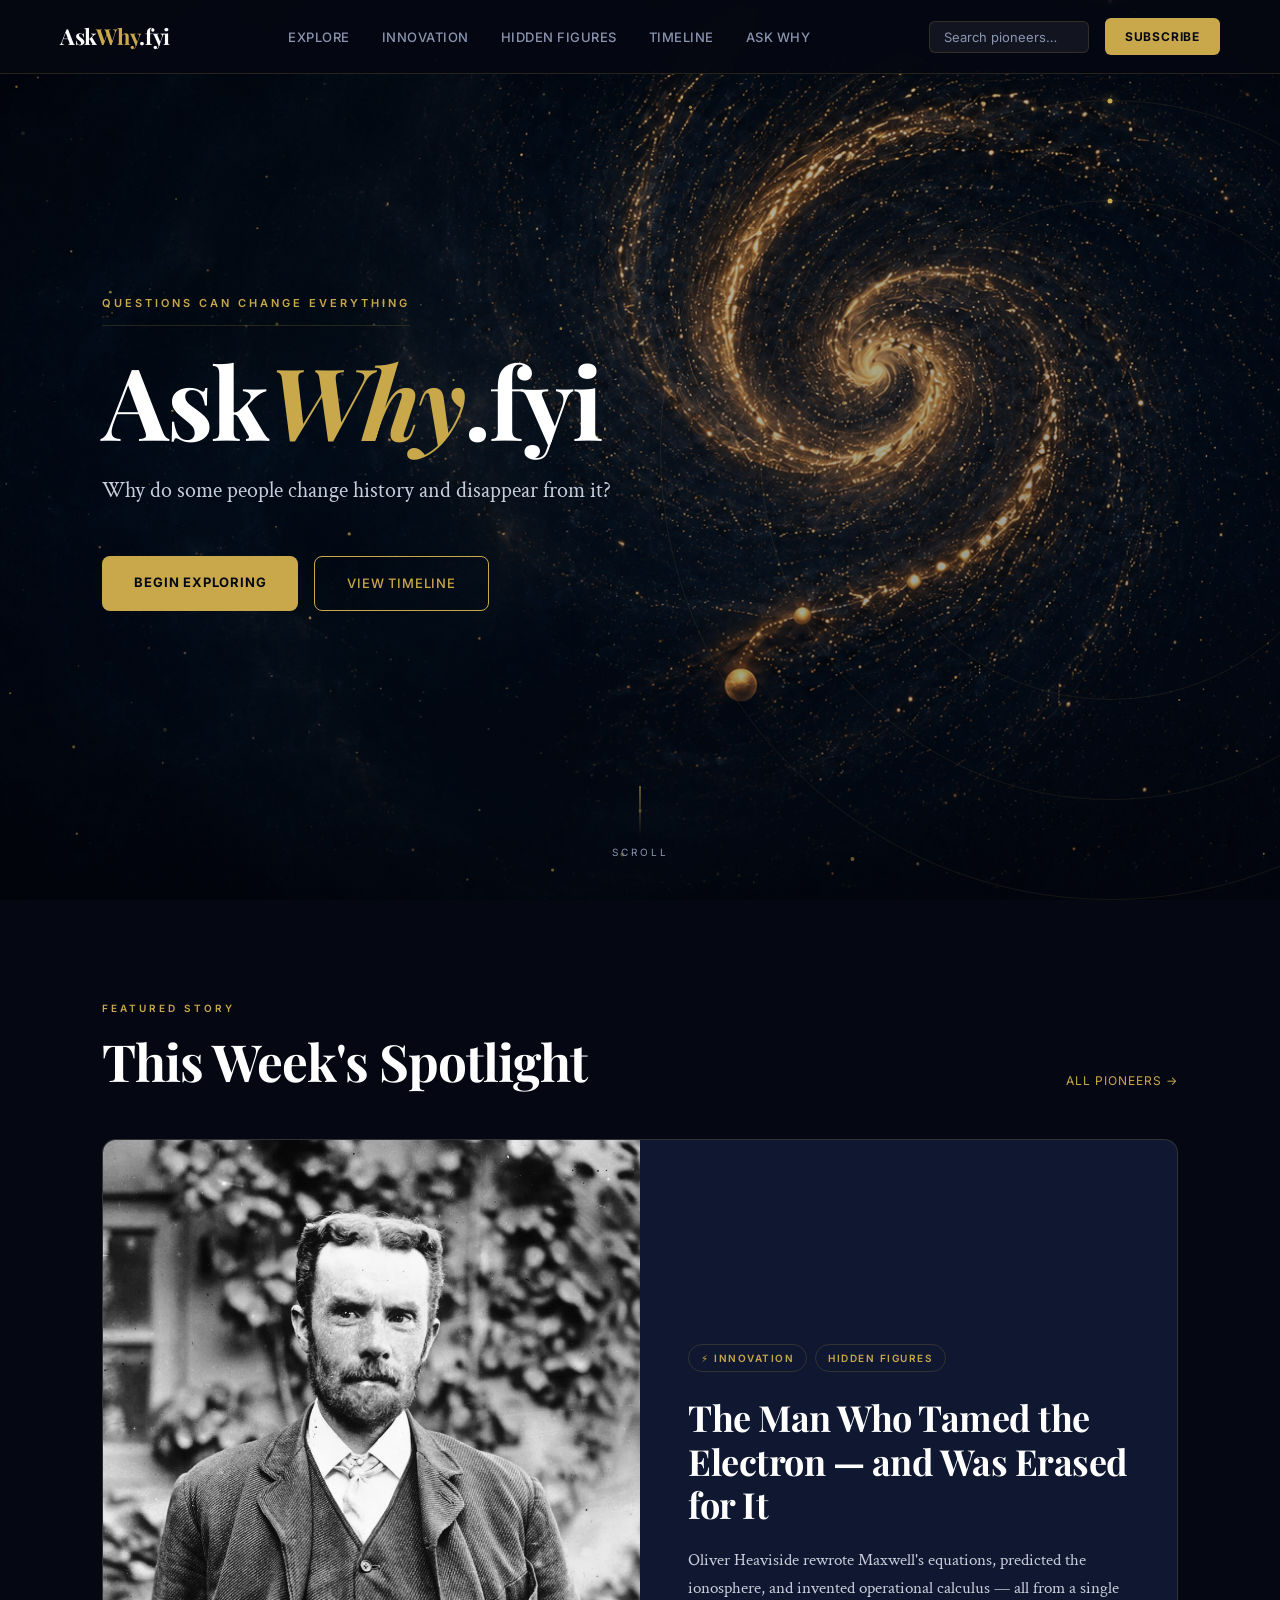
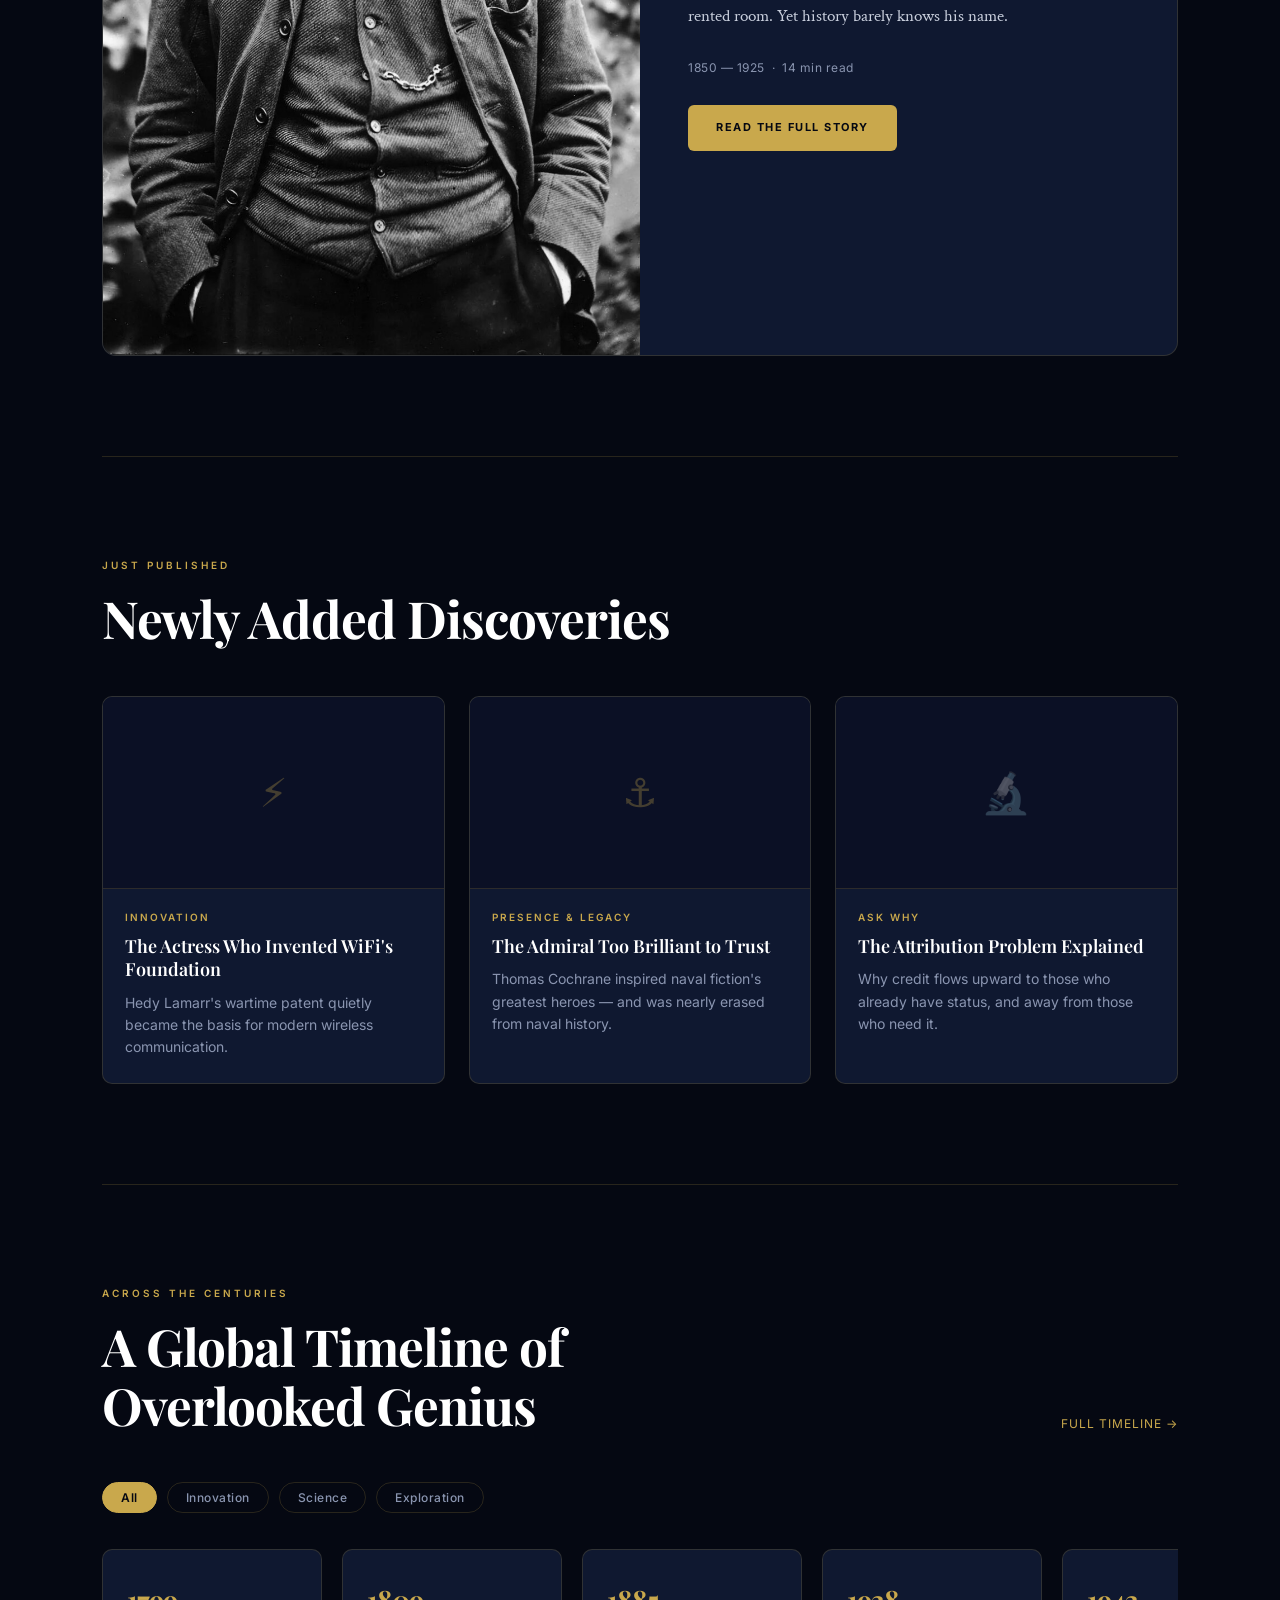
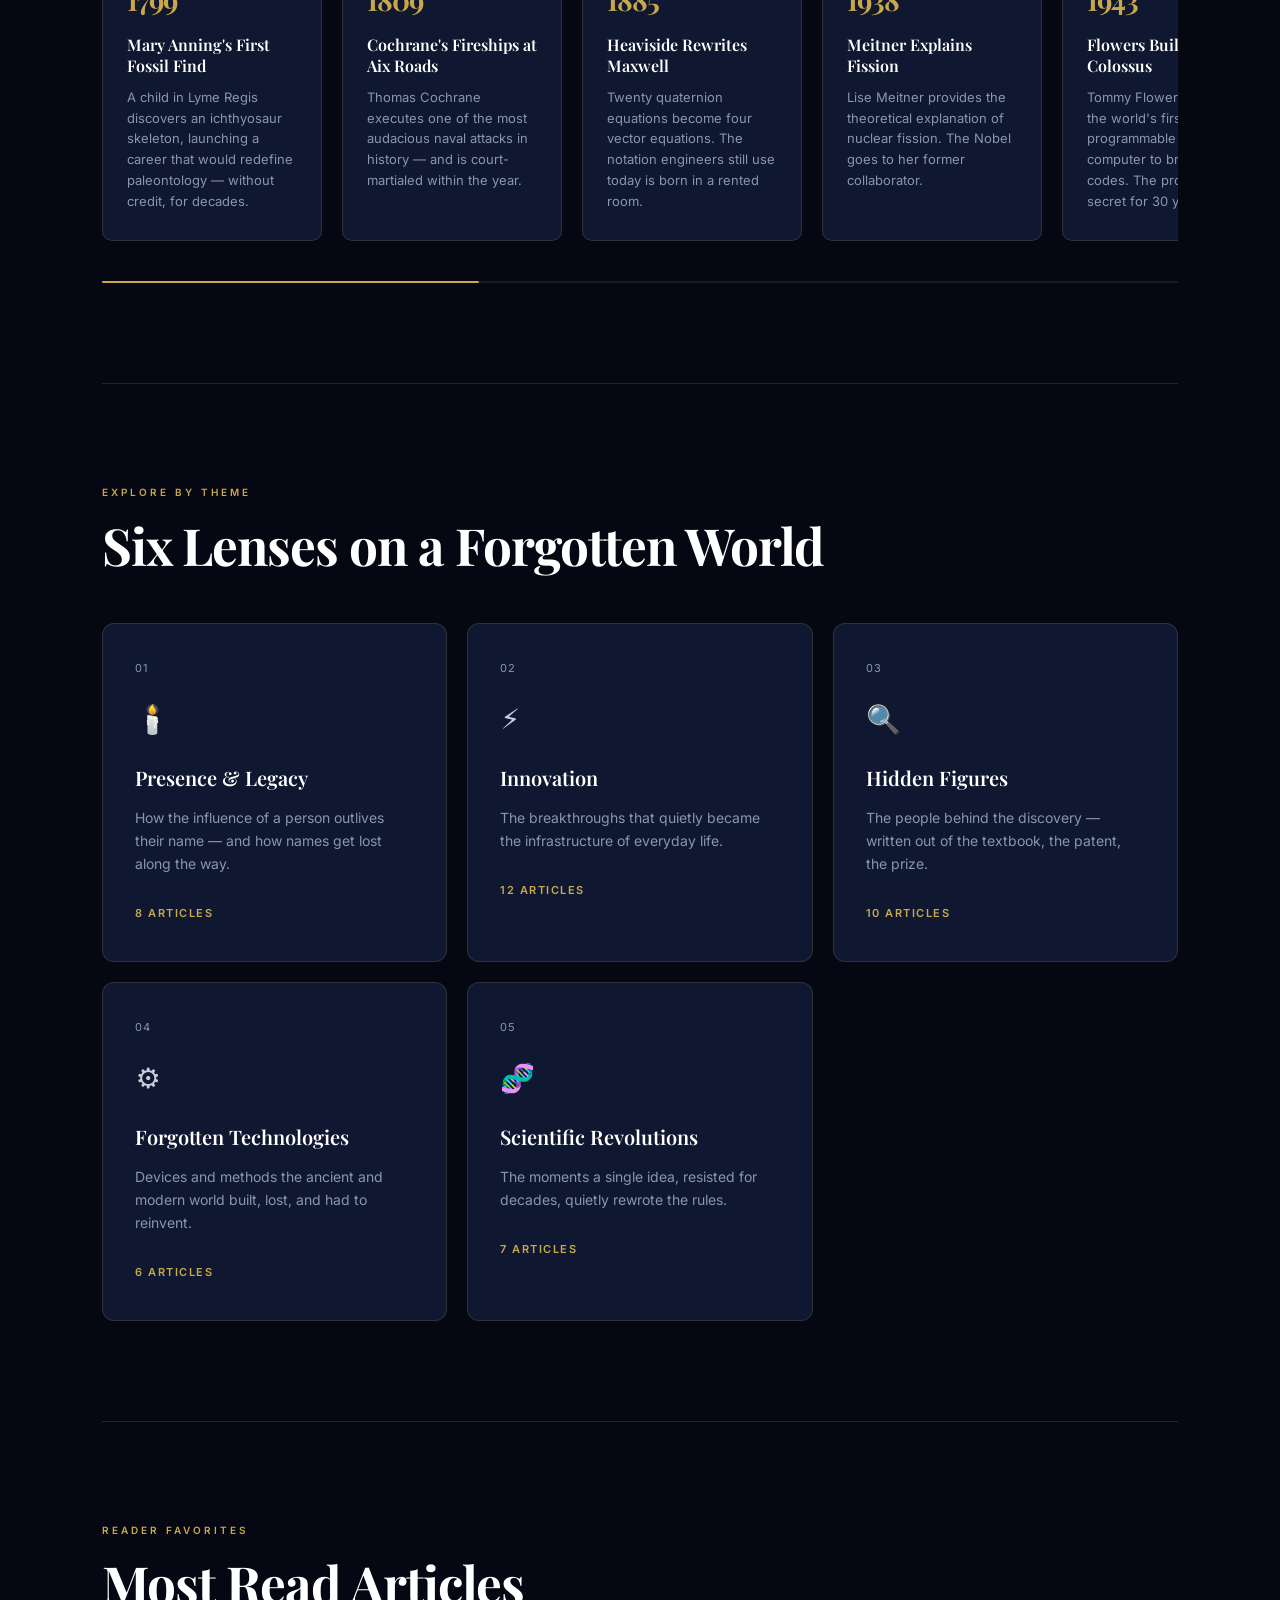
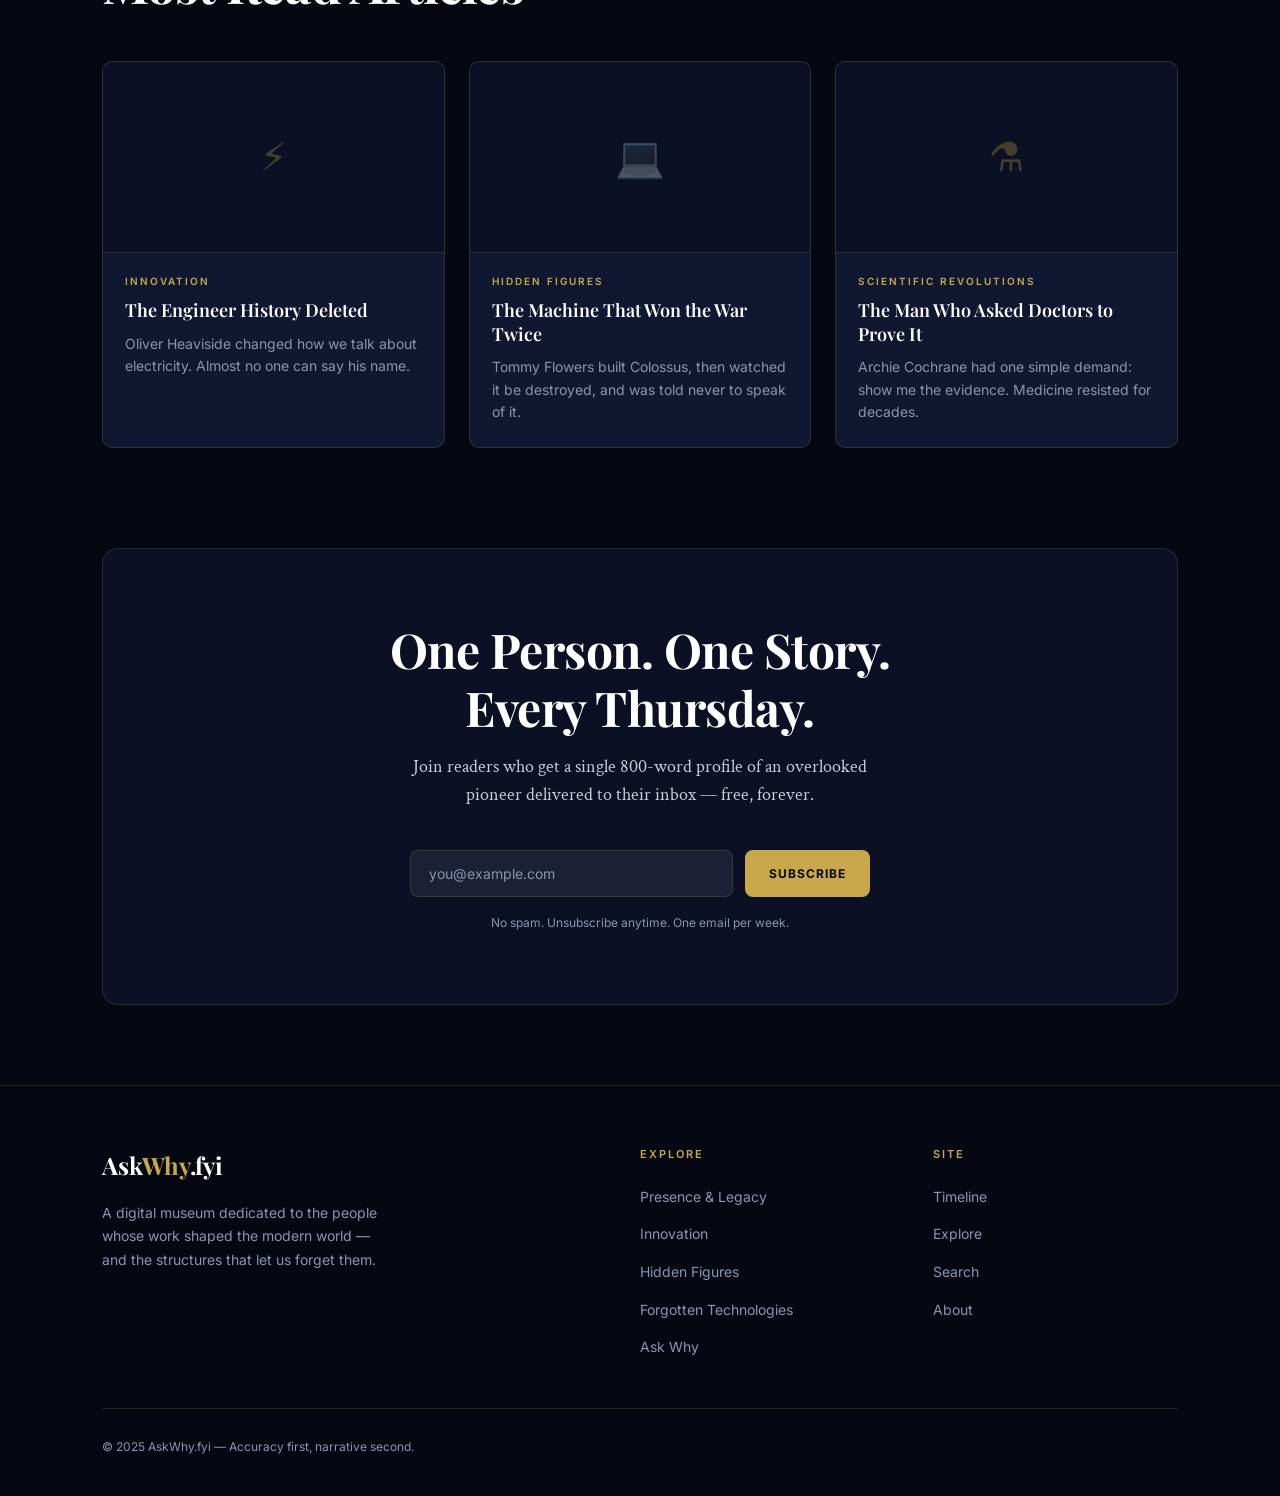
==== index.html @ a191e87a "Website update" ====
<!DOCTYPE html>
<html lang="en">
<head>
  <meta charset="UTF-8" />
  <meta name="viewport" content="width=device-width, initial-scale=1.0" />
  <title>AskWhy.fyi — A Museum of Forgotten Genius</title>
  <link rel="stylesheet" href="style.css" />
</head>
<body>

  <!-- ── Navigation ── -->
  <nav class="navbar">
    <a href="index.html" class="logo">Ask<span>Why</span>.fyi</a>
    <ul class="nav-links">
      <li><a href="hidden-figures.html">Explore</a></li>
      <li><a href="innovation.html">Innovation</a></li>
      <li><a href="hidden-figures.html">Hidden Figures</a></li>
      <li><a href="timeline.html">Timeline</a></li>
      <li><a href="ask-why.html">Ask Why</a></li>
    </ul>
    <div class="nav-right">
      <input class="nav-search" type="text" placeholder="Search pioneers…" />
      <a href="#newsletter" class="subscribe-btn">Subscribe</a>
    </div>
  </nav>

  <!-- ── Hero ── -->
  <section class="hero">
    <canvas id="heroCanvas" class="hero-canvas"></canvas>

    <div class="orbit orbit-1"><div class="orbit-dot"></div></div>
    <div class="orbit orbit-2"><div class="orbit-dot"></div></div>
    <div class="orbit orbit-3"><div class="orbit-dot"></div></div>

    <div class="hero-content">
      <span class="eyebrow">Questions Can Change Everything</span>
      <h1>Ask<em>Why</em>.fyi</h1>
      <p class="hero-sub">Why do some people change history and disappear from it?</p>
      <div class="hero-buttons">
        <a href="hidden-figures.html" class="btn-primary">Begin Exploring</a>
        <a href="timeline.html" class="btn-secondary">View Timeline</a>
      </div>
    </div>

    <div class="hero-scroll">
      <div class="scroll-line"></div>
      <span>Scroll</span>
    </div>
  </section>

  <!-- ── Featured Spotlight ── -->
  <section class="section">
    <div class="section-header">
      <div>
        <p class="section-eyebrow">Featured Story</p>
        <h2 class="section-title">This Week's Spotlight</h2>
      </div>
      <a href="hidden-figures.html" class="see-all">All Pioneers →</a>
    </div>

    <div class="spotlight">
      <div class="spotlight-img">
    <img src="images/heaviside.jpg" alt="Oliver Heaviside">
</div>
      <div class="spotlight-body">
        <div class="spotlight-tags">
          <span class="tag-pill">⚡ Innovation</span>
          <span class="tag-pill">Hidden Figures</span>
        </div>
        <h3 class="spotlight-title">The Man Who Tamed the Electron — and Was Erased for It</h3>
        <p class="spotlight-text">Oliver Heaviside rewrote Maxwell's equations, predicted the ionosphere, and invented operational calculus — all from a single rented room. Yet history barely knows his name.</p>
        <p class="spotlight-meta">1850 — 1925 &nbsp;·&nbsp; 14 min read</p>
        <a href="heaviside.html" class="btn-read">Read the Full Story</a>
      </div>
    </div>
  </section>

  <div class="divider"></div>

  <!-- ── Newly Added ── -->
  <section class="section">
    <div class="section-header">
      <div>
        <p class="section-eyebrow">Just Published</p>
        <h2 class="section-title">Newly Added Discoveries</h2>
      </div>
    </div>

    <div class="cards-grid">
      <a href="heaviside.html" class="card">
        <div class="card-thumb">⚡</div>
        <div class="card-body">
          <p class="card-tag">Innovation</p>
          <h3 class="card-title">The Actress Who Invented WiFi's Foundation</h3>
          <p class="card-excerpt">Hedy Lamarr's wartime patent quietly became the basis for modern wireless communication.</p>
        </div>
      </a>
      <a href="flowers.html" class="card">
        <div class="card-thumb">⚓</div>
        <div class="card-body">
          <p class="card-tag">Presence &amp; Legacy</p>
          <h3 class="card-title">The Admiral Too Brilliant to Trust</h3>
          <p class="card-excerpt">Thomas Cochrane inspired naval fiction's greatest heroes — and was nearly erased from naval history.</p>
        </div>
      </a>
      <a href="ask-why.html" class="card">
        <div class="card-thumb">🔬</div>
        <div class="card-body">
          <p class="card-tag">Ask Why</p>
          <h3 class="card-title">The Attribution Problem Explained</h3>
          <p class="card-excerpt">Why credit flows upward to those who already have status, and away from those who need it.</p>
        </div>
      </a>
    </div>
  </section>

  <div class="divider"></div>

  <!-- ── Timeline Strip ── -->
  <section class="section">
    <div class="section-header">
      <div>
        <p class="section-eyebrow">Across the Centuries</p>
        <h2 class="section-title">A Global Timeline of<br>Overlooked Genius</h2>
      </div>
      <a href="timeline.html" class="see-all">Full Timeline →</a>
    </div>

    <div class="filter-tabs">
      <button class="filter-tab active">All</button>
      <button class="filter-tab">Innovation</button>
      <button class="filter-tab">Science</button>
      <button class="filter-tab">Exploration</button>
    </div>

    <div class="timeline-strip">
      <div class="timeline-card">
        <div class="timeline-year">1799</div>
        <div class="timeline-card-title">Mary Anning's First Fossil Find</div>
        <p class="timeline-card-text">A child in Lyme Regis discovers an ichthyosaur skeleton, launching a career that would redefine paleontology — without credit, for decades.</p>
      </div>
      <div class="timeline-card">
        <div class="timeline-year">1809</div>
        <div class="timeline-card-title">Cochrane's Fireships at Aix Roads</div>
        <p class="timeline-card-text">Thomas Cochrane executes one of the most audacious naval attacks in history — and is court-martialed within the year.</p>
      </div>
      <div class="timeline-card">
        <div class="timeline-year">1885</div>
        <div class="timeline-card-title">Heaviside Rewrites Maxwell</div>
        <p class="timeline-card-text">Twenty quaternion equations become four vector equations. The notation engineers still use today is born in a rented room.</p>
      </div>
      <div class="timeline-card">
        <div class="timeline-year">1938</div>
        <div class="timeline-card-title">Meitner Explains Fission</div>
        <p class="timeline-card-text">Lise Meitner provides the theoretical explanation of nuclear fission. The Nobel goes to her former collaborator.</p>
      </div>
      <div class="timeline-card">
        <div class="timeline-year">1943</div>
        <div class="timeline-card-title">Flowers Builds Colossus</div>
        <p class="timeline-card-text">Tommy Flowers constructs the world's first programmable electronic computer to break Nazi codes. The project stays secret for 30 years.</p>
      </div>
      <div class="timeline-card">
        <div class="timeline-year">1972</div>
        <div class="timeline-card-title">Cochrane Founds EBM</div>
        <p class="timeline-card-text">Archie Cochrane publishes his landmark call for evidence-based medicine. The medical establishment is not pleased.</p>
      </div>
    </div>
    <div class="timeline-scroll-bar">
      <div class="timeline-scroll-progress"></div>
    </div>
  </section>

  <div class="divider"></div>

  <!-- ── Six Lenses ── -->
  <section class="section">
    <div class="section-header">
      <div>
        <p class="section-eyebrow">Explore by Theme</p>
        <h2 class="section-title">Six Lenses on a Forgotten World</h2>
      </div>
    </div>

    <div class="lenses-grid">
      <a href="hidden-figures.html" class="lens-card">
        <div class="lens-num">01</div>
        <div class="lens-icon">🕯️</div>
        <h3 class="lens-title">Presence &amp; Legacy</h3>
        <p class="lens-desc">How the influence of a person outlives their name — and how names get lost along the way.</p>
        <span class="lens-count">8 Articles</span>
      </a>
      <a href="innovation.html" class="lens-card">
        <div class="lens-num">02</div>
        <div class="lens-icon">⚡</div>
        <h3 class="lens-title">Innovation</h3>
        <p class="lens-desc">The breakthroughs that quietly became the infrastructure of everyday life.</p>
        <span class="lens-count">12 Articles</span>
      </a>
      <a href="hidden-figures.html" class="lens-card">
        <div class="lens-num">03</div>
        <div class="lens-icon">🔍</div>
        <h3 class="lens-title">Hidden Figures</h3>
        <p class="lens-desc">The people behind the discovery — written out of the textbook, the patent, the prize.</p>
        <span class="lens-count">10 Articles</span>
      </a>
      <a href="timeline.html" class="lens-card">
        <div class="lens-num">04</div>
        <div class="lens-icon">⚙️</div>
        <h3 class="lens-title">Forgotten Technologies</h3>
        <p class="lens-desc">Devices and methods the ancient and modern world built, lost, and had to reinvent.</p>
        <span class="lens-count">6 Articles</span>
      </a>
      <a href="ask-why.html" class="lens-card">
        <div class="lens-num">05</div>
        <div class="lens-icon">🧬</div>
        <h3 class="lens-title">Scientific Revolutions</h3>
        <p class="lens-desc">The moments a single idea, resisted for decades, quietly rewrote the rules.</p>
        <span class="lens-count">7 Articles</span>
      </a>
    </div>
  </section>

  <div class="divider"></div>

  <!-- ── Most Read ── -->
  <section class="section">
    <div class="section-header">
      <div>
        <p class="section-eyebrow">Reader Favorites</p>
        <h2 class="section-title">Most Read Articles</h2>
      </div>
    </div>
    <div class="cards-grid">
      <a href="heaviside.html" class="card">
        <div class="card-thumb">⚡</div>
        <div class="card-body">
          <p class="card-tag">Innovation</p>
          <h3 class="card-title">The Engineer History Deleted</h3>
          <p class="card-excerpt">Oliver Heaviside changed how we talk about electricity. Almost no one can say his name.</p>
        </div>
      </a>
      <a href="flowers.html" class="card">
        <div class="card-thumb">💻</div>
        <div class="card-body">
          <p class="card-tag">Hidden Figures</p>
          <h3 class="card-title">The Machine That Won the War Twice</h3>
          <p class="card-excerpt">Tommy Flowers built Colossus, then watched it be destroyed, and was told never to speak of it.</p>
        </div>
      </a>
      <a href="cochrane.html" class="card">
        <div class="card-thumb">⚗️</div>
        <div class="card-body">
          <p class="card-tag">Scientific Revolutions</p>
          <h3 class="card-title">The Man Who Asked Doctors to Prove It</h3>
          <p class="card-excerpt">Archie Cochrane had one simple demand: show me the evidence. Medicine resisted for decades.</p>
        </div>
      </a>
    </div>
  </section>

  <!-- ── Newsletter ── -->
  <div id="newsletter">
    <div class="newsletter">
      <h2 class="newsletter-title">One Person. One Story.<br>Every Thursday.</h2>
      <p class="newsletter-sub">Join readers who get a single 800-word profile of an overlooked pioneer delivered to their inbox — free, forever.</p>
      <form class="newsletter-form" onsubmit="return false;">
        <input class="newsletter-input" type="email" placeholder="you@example.com" />
        <button class="newsletter-btn" type="submit">Subscribe</button>
      </form>
      <p class="newsletter-fine">No spam. Unsubscribe anytime. One email per week.</p>
    </div>
  </div>

  <!-- ── Footer ── -->
  <footer>
    <div class="footer-grid">
      <div class="footer-brand">
        <a href="index.html" class="logo">Ask<span style="color:var(--gold)">Why</span>.fyi</a>
        <p class="footer-desc">A digital museum dedicated to the people whose work shaped the modern world — and the structures that let us forget them.</p>
      </div>
      <div>
        <h4 class="footer-col-title">Explore</h4>
        <ul class="footer-links">
          <li><a href="hidden-figures.html">Presence &amp; Legacy</a></li>
          <li><a href="innovation.html">Innovation</a></li>
          <li><a href="hidden-figures.html">Hidden Figures</a></li>
          <li><a href="timeline.html">Forgotten Technologies</a></li>
          <li><a href="ask-why.html">Ask Why</a></li>
        </ul>
      </div>
      <div>
        <h4 class="footer-col-title">Site</h4>
        <ul class="footer-links">
          <li><a href="timeline.html">Timeline</a></li>
          <li><a href="hidden-figures.html">Explore</a></li>
          <li><a href="#">Search</a></li>
          <li><a href="#">About</a></li>
        </ul>
      </div>
    </div>
    <div class="footer-bottom">
      © 2025 AskWhy.fyi — Accuracy first, narrative second.
    </div>
  </footer>

  <script src="script.js"></script>
</body>
</html>
---- style.css ----
/* ============================================
   AskWhy.fyi — Shared Stylesheet
   Dark navy museum aesthetic, gold accents
   ============================================ */

@import url('https://fonts.googleapis.com/css2?family=Playfair+Display:ital,wght@0,400;0,600;0,700;1,400;1,600&family=Inter:wght@300;400;500;600&family=Crimson+Text:ital,wght@0,400;0,600;1,400&display=swap');

/* ── Reset & Base ── */
*, *::before, *::after {
  margin: 0;
  padding: 0;
  box-sizing: border-box;
}

:root {
  --navy:       #050812;
  --navy-mid:   #0b1025;
  --navy-card:  #0f1830;
  --navy-hover: #141e38;
  --gold:       #c9a84c;
  --gold-dim:   #9e7d35;
  --gold-pale:  rgba(201,168,76,.15);
  --white:      #ffffff;
  --text-muted: #8a95b0;
  --text-body:  #c8cedc;
  --border:     rgba(201,168,76,.18);
  --font-display: 'Playfair Display', Georgia, serif;
  --font-body:    'Inter', system-ui, sans-serif;
  --font-serif:   'Crimson Text', Georgia, serif;
}

html { scroll-behavior: smooth; }

body {
  font-family: var(--font-body);
  background: var(--navy);
  color: var(--text-body);
  line-height: 1.6;
  -webkit-font-smoothing: antialiased;
}

a { color: inherit; text-decoration: none; }
img { display: block; max-width: 100%; }

/* ── Navbar ── */
.navbar {
  position: fixed;
  top: 0; left: 0;
  width: 100%;
  z-index: 200;
  display: flex;
  align-items: center;
  justify-content: space-between;
  padding: 18px 60px;
  background: rgba(5,8,18,.85);
  backdrop-filter: blur(16px);
  border-bottom: 1px solid var(--border);
  transition: padding .3s;
}

.navbar.scrolled { padding: 12px 60px; }

.logo {
  font-family: var(--font-display);
  font-size: 22px;
  font-weight: 700;
  color: var(--white);
  letter-spacing: -.3px;
}

.logo span { color: var(--gold); }

.nav-links {
  display: flex;
  gap: 32px;
  list-style: none;
}

.nav-links a {
  font-size: 13px;
  font-weight: 500;
  letter-spacing: .5px;
  text-transform: uppercase;
  color: var(--text-muted);
  transition: color .2s;
}

.nav-links a:hover,
.nav-links a.active { color: var(--gold); }

.nav-right {
  display: flex;
  align-items: center;
  gap: 16px;
}

.nav-search {
  background: rgba(255,255,255,.06);
  border: 1px solid var(--border);
  border-radius: 6px;
  padding: 7px 14px;
  color: var(--white);
  font-size: 13px;
  font-family: var(--font-body);
  width: 160px;
  outline: none;
  transition: border-color .2s, width .3s;
}

.nav-search::placeholder { color: var(--text-muted); }
.nav-search:focus { border-color: var(--gold); width: 200px; }

.subscribe-btn {
  background: var(--gold);
  color: var(--navy);
  font-size: 12px;
  font-weight: 700;
  letter-spacing: .8px;
  text-transform: uppercase;
  padding: 9px 20px;
  border-radius: 6px;
  white-space: nowrap;
  transition: background .2s, transform .15s;
}

.subscribe-btn:hover {
  background: #d9b85c;
  transform: translateY(-1px);
}

/* ── Hero ── */
.hero {
  min-height: 100vh;
  position: relative;
  display: flex;
  align-items: center;
  padding-left: 8%;
  overflow: hidden;
  background:
    linear-gradient(135deg, rgba(5,8,18,.20) 0%, rgba(5,8,18,.45) 100%),
    url('images/Background.png') center/cover no-repeat;
}

.hero-canvas {
  position: absolute;
  inset: 0;
  pointer-events: none;
}

/* Orbit decorations */
.orbit {
  position: absolute;
  border-radius: 50%;
  border: 1px solid rgba(201,168,76,.10);
  animation: spin linear infinite;
}

.orbit-1 { width: 500px; height: 500px; right: -80px; top: 50%; transform: translateY(-50%); animation-duration: 60s; }
.orbit-2 { width: 700px; height: 700px; right: -180px; top: 50%; transform: translateY(-50%); animation-duration: 90s; }
.orbit-3 { width: 900px; height: 900px; right: -280px; top: 50%; transform: translateY(-50%); animation-duration: 120s; }

@keyframes spin {
  from { transform: translateY(-50%) rotate(0deg); }
  to   { transform: translateY(-50%) rotate(360deg); }
}

.orbit-dot {
  position: absolute;
  width: 5px; height: 5px;
  background: var(--gold);
  border-radius: 50%;
  top: 0; left: 50%;
  transform: translate(-50%, -50%);
  box-shadow: 0 0 10px var(--gold);
}

.hero-content {
  position: relative;
  max-width: 680px;
  z-index: 2;
}

.eyebrow {
  display: inline-block;
  font-size: 11px;
  font-weight: 600;
  letter-spacing: 3px;
  text-transform: uppercase;
  color: var(--gold);
  margin-bottom: 24px;
  padding-bottom: 12px;
  border-bottom: 1px solid var(--border);
}

.hero h1 {
  font-family: var(--font-display);
  font-size: clamp(60px, 8vw, 100px);
  font-weight: 700;
  line-height: 1.0;
  color: var(--white);
  margin-bottom: 24px;
  letter-spacing: -2px;
}

.hero h1 em {
  font-style: italic;
  color: var(--gold);
}

.hero-sub {
  font-family: var(--font-serif);
  font-size: 22px;
  color: var(--text-body);
  line-height: 1.55;
  max-width: 520px;
  margin-bottom: 48px;
}

.hero-buttons {
  display: flex;
  gap: 16px;
  flex-wrap: wrap;
}

.btn-primary {
  background: var(--gold);
  color: var(--navy);
  font-size: 13px;
  font-weight: 700;
  letter-spacing: .8px;
  text-transform: uppercase;
  padding: 16px 32px;
  border-radius: 8px;
  transition: background .2s, transform .15s;
}

.btn-primary:hover { background: #d9b85c; transform: translateY(-2px); }

.btn-secondary {
  border: 1px solid var(--gold);
  color: var(--gold);
  font-size: 13px;
  font-weight: 500;
  letter-spacing: .8px;
  text-transform: uppercase;
  padding: 16px 32px;
  border-radius: 8px;
  transition: background .2s, transform .15s;
}

.btn-secondary:hover {
  background: var(--gold-pale);
  transform: translateY(-2px);
}

.hero-scroll {
  position: absolute;
  bottom: 40px;
  left: 50%;
  transform: translateX(-50%);
  display: flex;
  flex-direction: column;
  align-items: center;
  gap: 8px;
  font-size: 10px;
  letter-spacing: 3px;
  text-transform: uppercase;
  color: var(--text-muted);
}

.scroll-line {
  width: 1px;
  height: 50px;
  background: linear-gradient(to bottom, var(--gold), transparent);
  animation: scrollDrop 2s ease-in-out infinite;
}

@keyframes scrollDrop {
  0%, 100% { opacity: .4; transform: scaleY(1); }
  50% { opacity: 1; transform: scaleY(1.2); }
}

/* ── Section Shared ── */
.section {
  padding: 100px 8%;
}

.section-eyebrow {
  font-size: 10px;
  font-weight: 600;
  letter-spacing: 3px;
  text-transform: uppercase;
  color: var(--gold);
  margin-bottom: 16px;
}

.section-title {
  font-family: var(--font-display);
  font-size: clamp(32px, 4vw, 52px);
  font-weight: 700;
  color: var(--white);
  line-height: 1.15;
  letter-spacing: -1px;
}

.section-header {
  display: flex;
  align-items: flex-end;
  justify-content: space-between;
  margin-bottom: 48px;
  gap: 20px;
}

.see-all {
  font-size: 12px;
  letter-spacing: 1px;
  text-transform: uppercase;
  color: var(--gold);
  white-space: nowrap;
  border-bottom: 1px solid transparent;
  transition: border-color .2s;
}

.see-all:hover { border-color: var(--gold); }

/* ── Article Cards ── */
.cards-grid {
  display: grid;
  grid-template-columns: repeat(auto-fill, minmax(280px, 1fr));
  gap: 24px;
}

.card {
  background: var(--navy-card);
  border: 1px solid var(--border);
  border-radius: 10px;
  overflow: hidden;
  transition: transform .25s, border-color .25s, box-shadow .25s;
  cursor: pointer;
}

.card:hover {
  transform: translateY(-4px);
  border-color: rgba(201,168,76,.4);
  box-shadow: 0 20px 50px rgba(0,0,0,.5);
}

.card-thumb {
  aspect-ratio: 16/9;
  background: var(--navy-mid);
  display: flex;
  align-items: center;
  justify-content: center;
  font-size: 40px;
  color: rgba(201,168,76,.3);
  border-bottom: 1px solid var(--border);
}

.card-body { padding: 20px 22px 24px; }

.card-tag {
  font-size: 10px;
  font-weight: 600;
  letter-spacing: 2px;
  text-transform: uppercase;
  color: var(--gold);
  margin-bottom: 10px;
}

.card-title {
  font-family: var(--font-display);
  font-size: 18px;
  font-weight: 600;
  color: var(--white);
  line-height: 1.3;
  margin-bottom: 10px;
}

.card-excerpt {
  font-size: 14px;
  color: var(--text-muted);
  line-height: 1.6;
}

/* ── Featured Spotlight ── */
.spotlight {
  background: var(--navy-card);
  border: 1px solid var(--border);
  border-radius: 14px;
  overflow: hidden;
  display: grid;
  grid-template-columns: 1fr 1fr;
}

.spotlight-img {
  background: var(--navy-mid);
  display: flex;
  align-items: center;
  justify-content: center;
  font-size: 80px;
  color: rgba(201,168,76,.25);
  min-height: 380px;
}

.spotlight-body {
  padding: 48px;
  display: flex;
  flex-direction: column;
  justify-content: center;
}

.spotlight-tags {
  display: flex;
  gap: 8px;
  margin-bottom: 24px;
}

.tag-pill {
  font-size: 10px;
  font-weight: 600;
  letter-spacing: 1.5px;
  text-transform: uppercase;
  color: var(--gold);
  border: 1px solid var(--border);
  border-radius: 20px;
  padding: 5px 12px;
}

.spotlight-title {
  font-family: var(--font-display);
  font-size: clamp(24px, 3vw, 36px);
  font-weight: 700;
  color: var(--white);
  line-height: 1.2;
  margin-bottom: 20px;
  letter-spacing: -.5px;
}

.spotlight-text {
  font-family: var(--font-serif);
  font-size: 17px;
  color: var(--text-body);
  line-height: 1.65;
  margin-bottom: 28px;
}

.spotlight-meta {
  font-size: 12px;
  color: var(--text-muted);
  margin-bottom: 28px;
  letter-spacing: .5px;
}

.btn-read {
  display: inline-block;
  background: var(--gold);
  color: var(--navy);
  font-size: 11px;
  font-weight: 700;
  letter-spacing: 1.5px;
  text-transform: uppercase;
  padding: 14px 28px;
  border-radius: 6px;
  align-self: flex-start;
  transition: background .2s;
}

.btn-read:hover { background: #d9b85c; }

/* ── Timeline Strip ── */
.timeline-strip {
  display: flex;
  gap: 20px;
  overflow-x: auto;
  padding-bottom: 16px;
  scrollbar-width: thin;
  scrollbar-color: var(--gold-dim) transparent;
}

.timeline-strip::-webkit-scrollbar { height: 4px; }
.timeline-strip::-webkit-scrollbar-track { background: transparent; }
.timeline-strip::-webkit-scrollbar-thumb { background: var(--gold-dim); border-radius: 2px; }

.timeline-card {
  flex: 0 0 220px;
  background: var(--navy-card);
  border: 1px solid var(--border);
  border-radius: 10px;
  padding: 28px 24px;
  transition: transform .2s, border-color .2s;
  cursor: pointer;
}

.timeline-card:hover {
  transform: translateY(-3px);
  border-color: rgba(201,168,76,.4);
}

.timeline-year {
  font-family: var(--font-display);
  font-size: 28px;
  font-weight: 700;
  color: var(--gold);
  margin-bottom: 12px;
  letter-spacing: -1px;
}

.timeline-card-title {
  font-family: var(--font-display);
  font-size: 16px;
  font-weight: 600;
  color: var(--white);
  line-height: 1.3;
  margin-bottom: 10px;
}

.timeline-card-text {
  font-size: 13px;
  color: var(--text-muted);
  line-height: 1.6;
}

.timeline-scroll-bar {
  height: 2px;
  background: rgba(255,255,255,.07);
  border-radius: 2px;
  margin-top: 24px;
}

.timeline-scroll-progress {
  height: 100%;
  width: 35%;
  background: var(--gold);
  border-radius: 2px;
}

/* ── Filter Tabs ── */
.filter-tabs {
  display: flex;
  gap: 10px;
  margin-bottom: 36px;
  flex-wrap: wrap;
}

.filter-tab {
  font-size: 12px;
  font-weight: 500;
  letter-spacing: .5px;
  padding: 7px 18px;
  border-radius: 20px;
  border: 1px solid var(--border);
  background: transparent;
  color: var(--text-muted);
  cursor: pointer;
  transition: all .2s;
  font-family: var(--font-body);
}

.filter-tab:hover,
.filter-tab.active {
  background: var(--gold);
  color: var(--navy);
  border-color: var(--gold);
  font-weight: 600;
}

/* ── Lenses Grid ── */
.lenses-grid {
  display: grid;
  grid-template-columns: repeat(3, 1fr);
  gap: 20px;
}

.lens-card {
  background: var(--navy-card);
  border: 1px solid var(--border);
  border-radius: 12px;
  padding: 36px 32px;
  transition: transform .25s, border-color .25s, box-shadow .25s;
  cursor: pointer;
}

.lens-card:hover {
  transform: translateY(-4px);
  border-color: rgba(201,168,76,.35);
  box-shadow: 0 16px 40px rgba(0,0,0,.4);
}

.lens-num {
  font-size: 11px;
  color: var(--text-muted);
  margin-bottom: 20px;
  letter-spacing: 1px;
}

.lens-icon { font-size: 28px; margin-bottom: 20px; }

.lens-title {
  font-family: var(--font-display);
  font-size: 20px;
  font-weight: 600;
  color: var(--white);
  margin-bottom: 12px;
}

.lens-desc {
  font-size: 14px;
  color: var(--text-muted);
  line-height: 1.65;
  margin-bottom: 24px;
}

.lens-count {
  font-size: 11px;
  font-weight: 600;
  letter-spacing: 1.5px;
  text-transform: uppercase;
  color: var(--gold);
}

/* ── Newsletter ── */
.newsletter {
  background: var(--navy-mid);
  border: 1px solid var(--border);
  border-radius: 16px;
  padding: 72px 8%;
  text-align: center;
  margin: 0 8% 80px;
}

.newsletter-title {
  font-family: var(--font-display);
  font-size: clamp(28px, 4vw, 48px);
  font-weight: 700;
  color: var(--white);
  line-height: 1.2;
  margin-bottom: 16px;
  letter-spacing: -.5px;
}

.newsletter-sub {
  font-family: var(--font-serif);
  font-size: 18px;
  color: var(--text-body);
  margin-bottom: 40px;
  max-width: 500px;
  margin-left: auto;
  margin-right: auto;
}

.newsletter-form {
  display: flex;
  gap: 12px;
  max-width: 460px;
  margin: 0 auto 16px;
}

.newsletter-input {
  flex: 1;
  background: rgba(255,255,255,.07);
  border: 1px solid var(--border);
  border-radius: 8px;
  padding: 14px 18px;
  color: var(--white);
  font-size: 14px;
  font-family: var(--font-body);
  outline: none;
  transition: border-color .2s;
}

.newsletter-input::placeholder { color: var(--text-muted); }
.newsletter-input:focus { border-color: var(--gold); }

.newsletter-btn {
  background: var(--gold);
  color: var(--navy);
  border: none;
  cursor: pointer;
  font-size: 12px;
  font-weight: 700;
  letter-spacing: 1px;
  text-transform: uppercase;
  padding: 14px 24px;
  border-radius: 8px;
  white-space: nowrap;
  font-family: var(--font-body);
  transition: background .2s;
}

.newsletter-btn:hover { background: #d9b85c; }
.newsletter-fine { font-size: 12px; color: var(--text-muted); }

/* ── Footer ── */
footer {
  border-top: 1px solid var(--border);
  padding: 60px 8% 40px;
}

.footer-grid {
  display: grid;
  grid-template-columns: 2fr 1fr 1fr;
  gap: 48px;
  margin-bottom: 48px;
}

.footer-brand .logo { font-size: 24px; margin-bottom: 16px; display: block; }

.footer-desc {
  font-size: 14px;
  color: var(--text-muted);
  line-height: 1.7;
  max-width: 280px;
}

.footer-col-title {
  font-size: 11px;
  font-weight: 600;
  letter-spacing: 2px;
  text-transform: uppercase;
  color: var(--gold);
  margin-bottom: 20px;
}

.footer-links { list-style: none; display: flex; flex-direction: column; gap: 12px; }

.footer-links a {
  font-size: 14px;
  color: var(--text-muted);
  transition: color .2s;
}

.footer-links a:hover { color: var(--white); }

.footer-bottom {
  border-top: 1px solid var(--border);
  padding-top: 28px;
  font-size: 12px;
  color: var(--text-muted);
}

/* ── Page Hero (inner pages) ── */
.page-hero {
  padding: 160px 8% 80px;
  border-bottom: 1px solid var(--border);
}

.page-hero .eyebrow { margin-bottom: 20px; }

.page-hero h1 {
  font-family: var(--font-display);
  font-size: clamp(40px, 6vw, 72px);
  font-weight: 700;
  color: var(--white);
  line-height: 1.1;
  letter-spacing: -2px;
  margin-bottom: 24px;
}

.page-hero p {
  font-family: var(--font-serif);
  font-size: 20px;
  color: var(--text-body);
  max-width: 560px;
  line-height: 1.6;
}

/* ── Biography Page ── */
.bio-header {
  display: grid;
  grid-template-columns: 1fr 1.5fr;
  gap: 64px;
  padding: 140px 8% 80px;
  border-bottom: 1px solid var(--border);
}

.bio-portrait {
  background: var(--navy-mid);
  border: 1px solid var(--border);
  border-radius: 12px;
  aspect-ratio: 3/4;
  display: flex;
  align-items: center;
  justify-content: center;
  font-size: 80px;
  color: rgba(201,168,76,.25);
}

.bio-meta { padding-top: 20px; }

.bio-dates {
  font-size: 13px;
  color: var(--text-muted);
  letter-spacing: 1px;
  margin-bottom: 8px;
}

.bio-name {
  font-family: var(--font-display);
  font-size: clamp(36px, 5vw, 64px);
  font-weight: 700;
  color: var(--white);
  line-height: 1.1;
  letter-spacing: -2px;
  margin-bottom: 8px;
}

.bio-tagline {
  font-family: var(--font-display);
  font-size: 20px;
  font-style: italic;
  color: var(--gold);
  margin-bottom: 28px;
}

.bio-intro {
  font-family: var(--font-serif);
  font-size: 18px;
  color: var(--text-body);
  line-height: 1.7;
  margin-bottom: 36px;
}

.bio-tags { display: flex; flex-wrap: wrap; gap: 8px; }

.bio-body {
  padding: 80px 8%;
  max-width: 800px;
}

.bio-body h2 {
  font-family: var(--font-display);
  font-size: 28px;
  font-weight: 600;
  color: var(--white);
  margin-bottom: 20px;
  margin-top: 48px;
  letter-spacing: -.5px;
}

.bio-body h2:first-child { margin-top: 0; }

.bio-body p {
  font-family: var(--font-serif);
  font-size: 18px;
  color: var(--text-body);
  line-height: 1.75;
  margin-bottom: 20px;
}

.bio-pullquote {
  border-left: 3px solid var(--gold);
  padding: 20px 32px;
  margin: 48px 0;
  background: var(--navy-card);
  border-radius: 0 8px 8px 0;
}

.bio-pullquote p {
  font-family: var(--font-display);
  font-size: 22px;
  font-style: italic;
  color: var(--white);
  line-height: 1.4;
  margin: 0;
}

.bio-nav {
  display: flex;
  justify-content: space-between;
  align-items: center;
  padding: 40px 8%;
  border-top: 1px solid var(--border);
  margin-top: 40px;
  gap: 16px;
}

.bio-nav a {
  font-size: 13px;
  font-weight: 500;
  letter-spacing: .5px;
  text-transform: uppercase;
  color: var(--gold);
  border-bottom: 1px solid transparent;
  padding-bottom: 2px;
  transition: border-color .2s;
}

.bio-nav a:hover { border-color: var(--gold); }

.bio-nav-center {
  font-size: 12px;
  color: var(--text-muted);
  letter-spacing: 1px;
  text-transform: uppercase;
}

/* ── Hidden Figures Grid ── */
.figures-grid {
  display: grid;
  grid-template-columns: repeat(auto-fill, minmax(300px, 1fr));
  gap: 24px;
}

.figure-card {
  background: var(--navy-card);
  border: 1px solid var(--border);
  border-radius: 12px;
  overflow: hidden;
  transition: transform .25s, border-color .25s, box-shadow .25s;
  cursor: pointer;
}

.figure-card:hover {
  transform: translateY(-5px);
  border-color: rgba(201,168,76,.35);
  box-shadow: 0 20px 50px rgba(0,0,0,.5);
}

.figure-img {
  aspect-ratio: 4/3;
  background: var(--navy-mid);
  display: flex;
  align-items: center;
  justify-content: center;
  font-size: 52px;
  color: rgba(201,168,76,.2);
  border-bottom: 1px solid var(--border);
}

.figure-body { padding: 24px; }

.figure-dates { font-size: 12px; color: var(--text-muted); letter-spacing: .5px; margin-bottom: 8px; }

.figure-name {
  font-family: var(--font-display);
  font-size: 22px;
  font-weight: 700;
  color: var(--white);
  margin-bottom: 6px;
}

.figure-title {
  font-size: 13px;
  color: var(--gold);
  margin-bottom: 12px;
  font-style: italic;
}

.figure-excerpt {
  font-size: 14px;
  color: var(--text-muted);
  line-height: 1.6;
}

/* ── Timeline Page ── */
.timeline-page { padding: 40px 8% 100px; }

.timeline-item {
  display: grid;
  grid-template-columns: 140px 1fr;
  gap: 48px;
  position: relative;
  padding-bottom: 60px;
}

.timeline-item::before {
  content: '';
  position: absolute;
  left: 140px;
  top: 0; bottom: 0;
  width: 1px;
  background: var(--border);
  transform: translateX(24px);
}

.timeline-item:last-child::before { bottom: 60px; }

.timeline-date {
  font-family: var(--font-display);
  font-size: 32px;
  font-weight: 700;
  color: var(--gold);
  text-align: right;
  padding-top: 4px;
  letter-spacing: -1px;
}

.timeline-dot {
  position: absolute;
  left: 140px;
  top: 8px;
  width: 10px; height: 10px;
  background: var(--gold);
  border-radius: 50%;
  transform: translateX(20px);
  box-shadow: 0 0 12px rgba(201,168,76,.5);
}

.timeline-content {
  padding-left: 48px;
}

.timeline-content h3 {
  font-family: var(--font-display);
  font-size: 22px;
  font-weight: 600;
  color: var(--white);
  margin-bottom: 12px;
}

.timeline-content p {
  font-size: 15px;
  color: var(--text-muted);
  line-height: 1.7;
}

/* ── Ask Why page ── */
.questions-list { display: flex; flex-direction: column; gap: 24px; }

.question-item {
  background: var(--navy-card);
  border: 1px solid var(--border);
  border-radius: 10px;
  padding: 32px 36px;
  transition: border-color .2s, transform .2s;
  cursor: pointer;
}

.question-item:hover {
  border-color: rgba(201,168,76,.35);
  transform: translateX(4px);
}

.question-tag {
  font-size: 10px;
  font-weight: 600;
  letter-spacing: 2px;
  text-transform: uppercase;
  color: var(--gold);
  margin-bottom: 12px;
}

.question-text {
  font-family: var(--font-display);
  font-size: 22px;
  font-weight: 600;
  color: var(--white);
  margin-bottom: 12px;
  line-height: 1.3;
}

.question-excerpt {
  font-size: 15px;
  color: var(--text-muted);
  line-height: 1.65;
}

/* ── Divider ── */
.divider {
  height: 1px;
  background: var(--border);
  margin: 0 8%;
}

/* ── Utility ── */
.text-gold { color: var(--gold); }
.text-muted { color: var(--text-muted); }

/* ── Responsive ── */
@media (max-width: 1024px) {
  .lenses-grid { grid-template-columns: repeat(2, 1fr); }
  .spotlight { grid-template-columns: 1fr; }
  .spotlight-img { min-height: 240px; }
  .bio-header { grid-template-columns: 1fr; }
  .bio-portrait { aspect-ratio: 16/9; }
  .footer-grid { grid-template-columns: 1fr 1fr; }
}

@media (max-width: 768px) {
  .navbar { padding: 14px 24px; }
  .nav-links { display: none; }
  .nav-search { display: none; }
  .hero { padding-left: 6%; padding-right: 6%; }
  .section { padding: 72px 6%; }
  .page-hero { padding: 120px 6% 60px; }
  .bio-header { padding: 120px 6% 60px; }
  .bio-body { padding: 60px 6%; }
  .bio-nav { padding: 32px 6%; }
  .newsletter { margin: 0 4% 60px; padding: 48px 6%; }
  .newsletter-form { flex-direction: column; }
  .footer-grid { grid-template-columns: 1fr; gap: 32px; }
  footer { padding: 48px 6% 32px; }
  .lenses-grid { grid-template-columns: 1fr; }
  .timeline-item { grid-template-columns: 80px 1fr; gap: 24px; }
  .timeline-item::before { left: 80px; }
  .timeline-dot { left: 80px; }
  .timeline-content { padding-left: 32px; }
}

@media (prefers-reduced-motion: reduce) {
  *, *::before, *::after { animation-duration: .01ms !important; transition-duration: .01ms !important; }
}
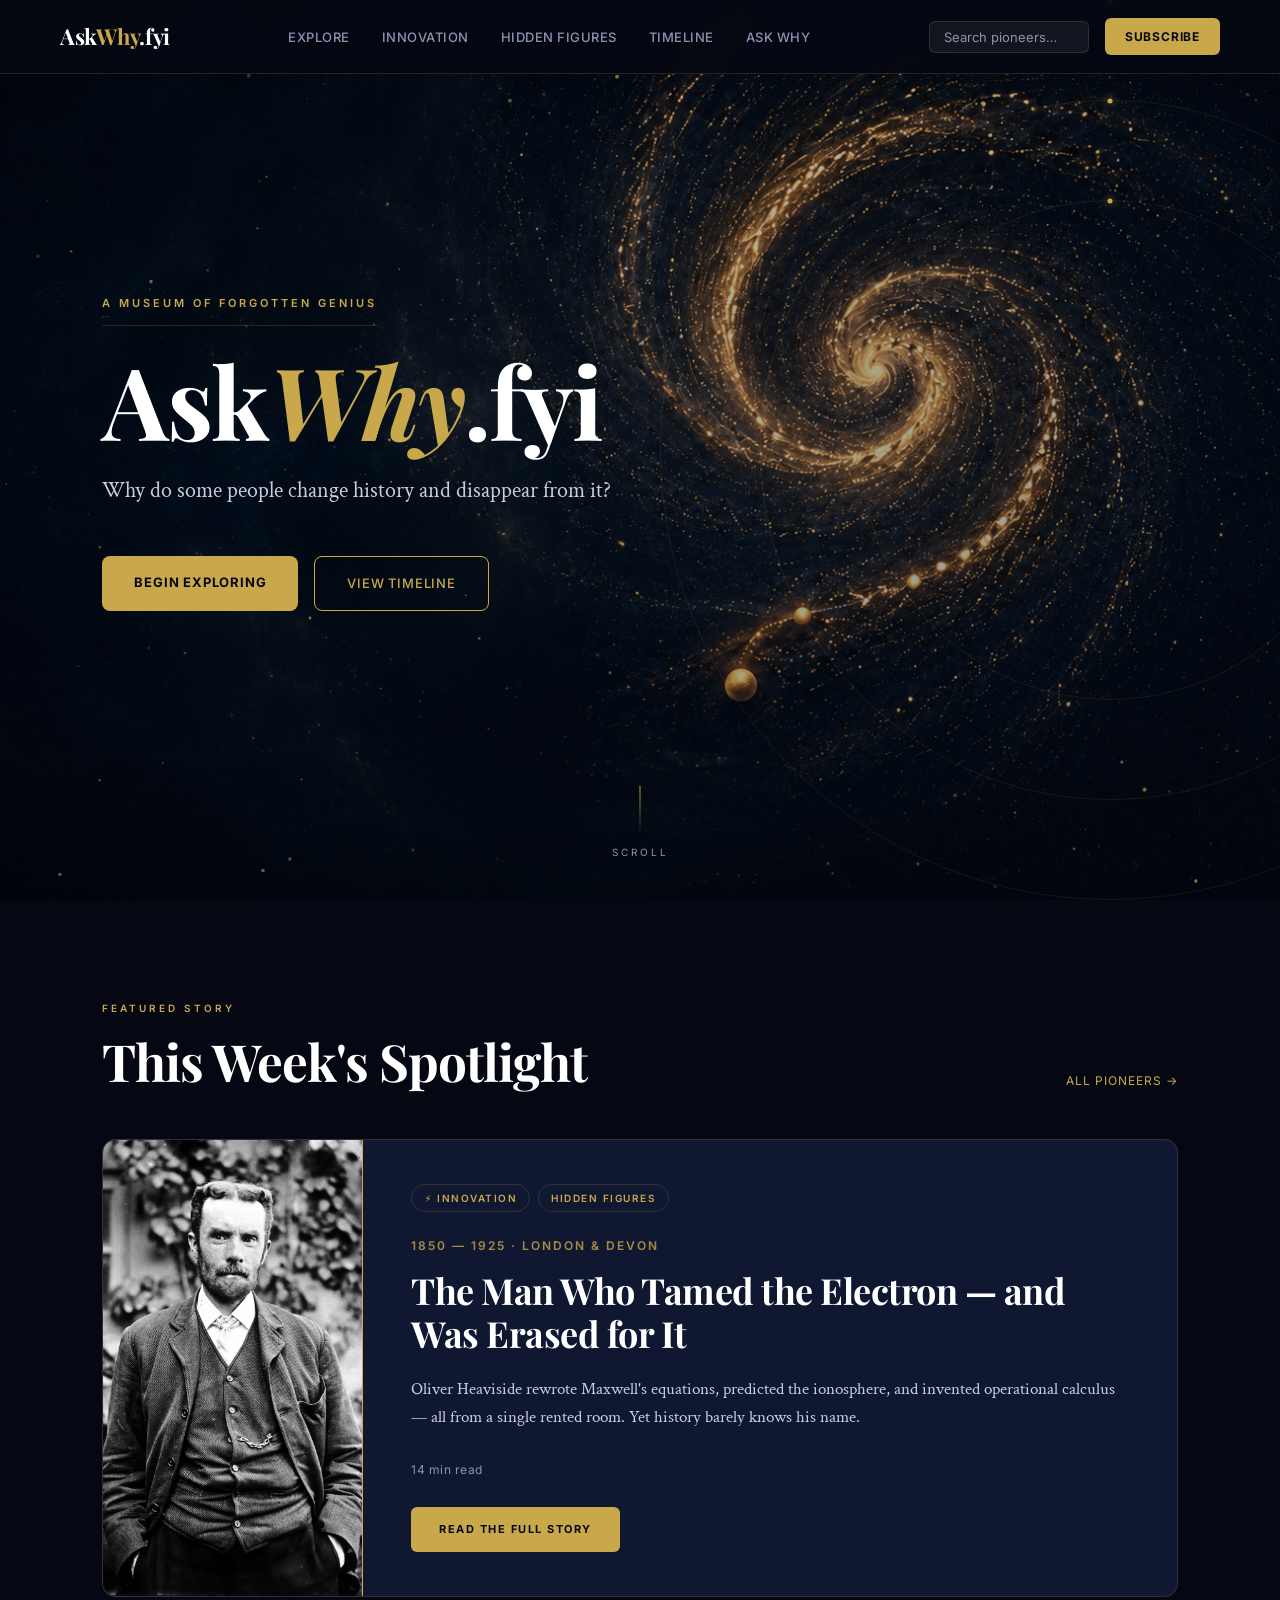
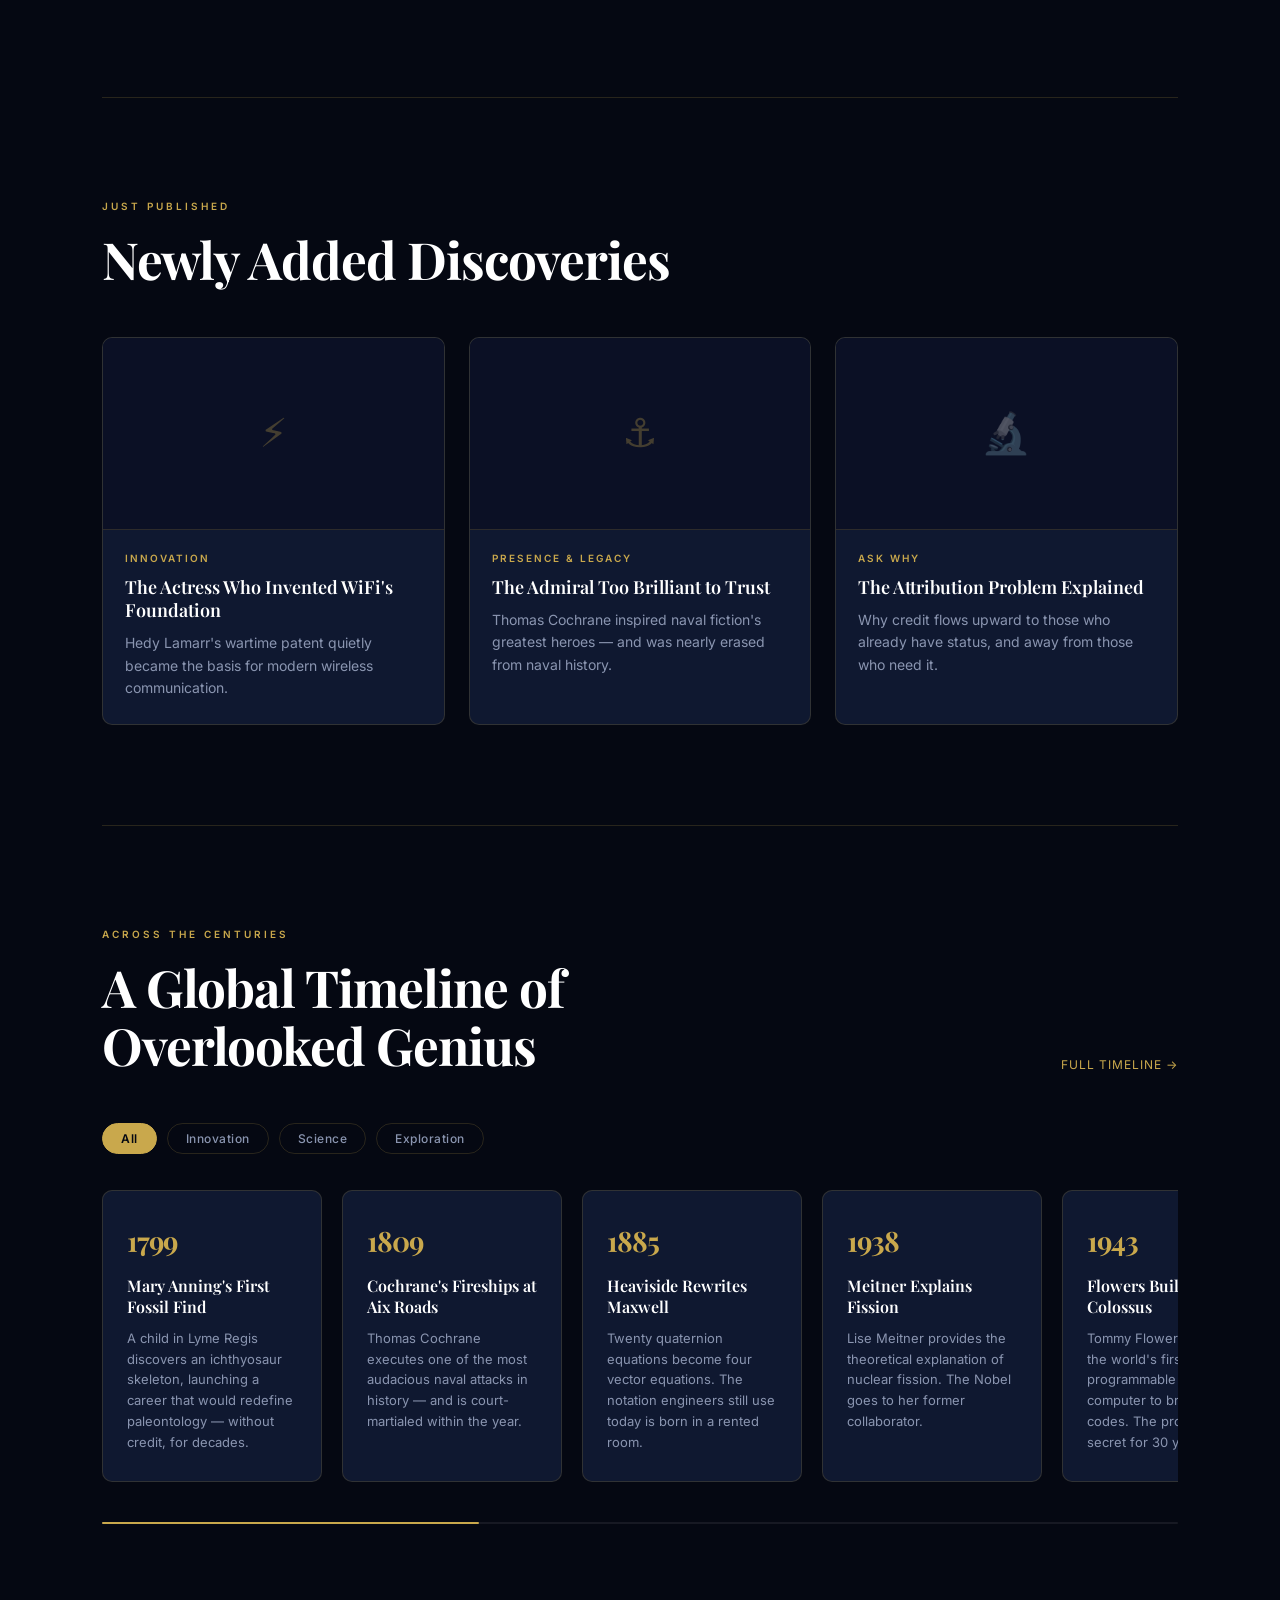
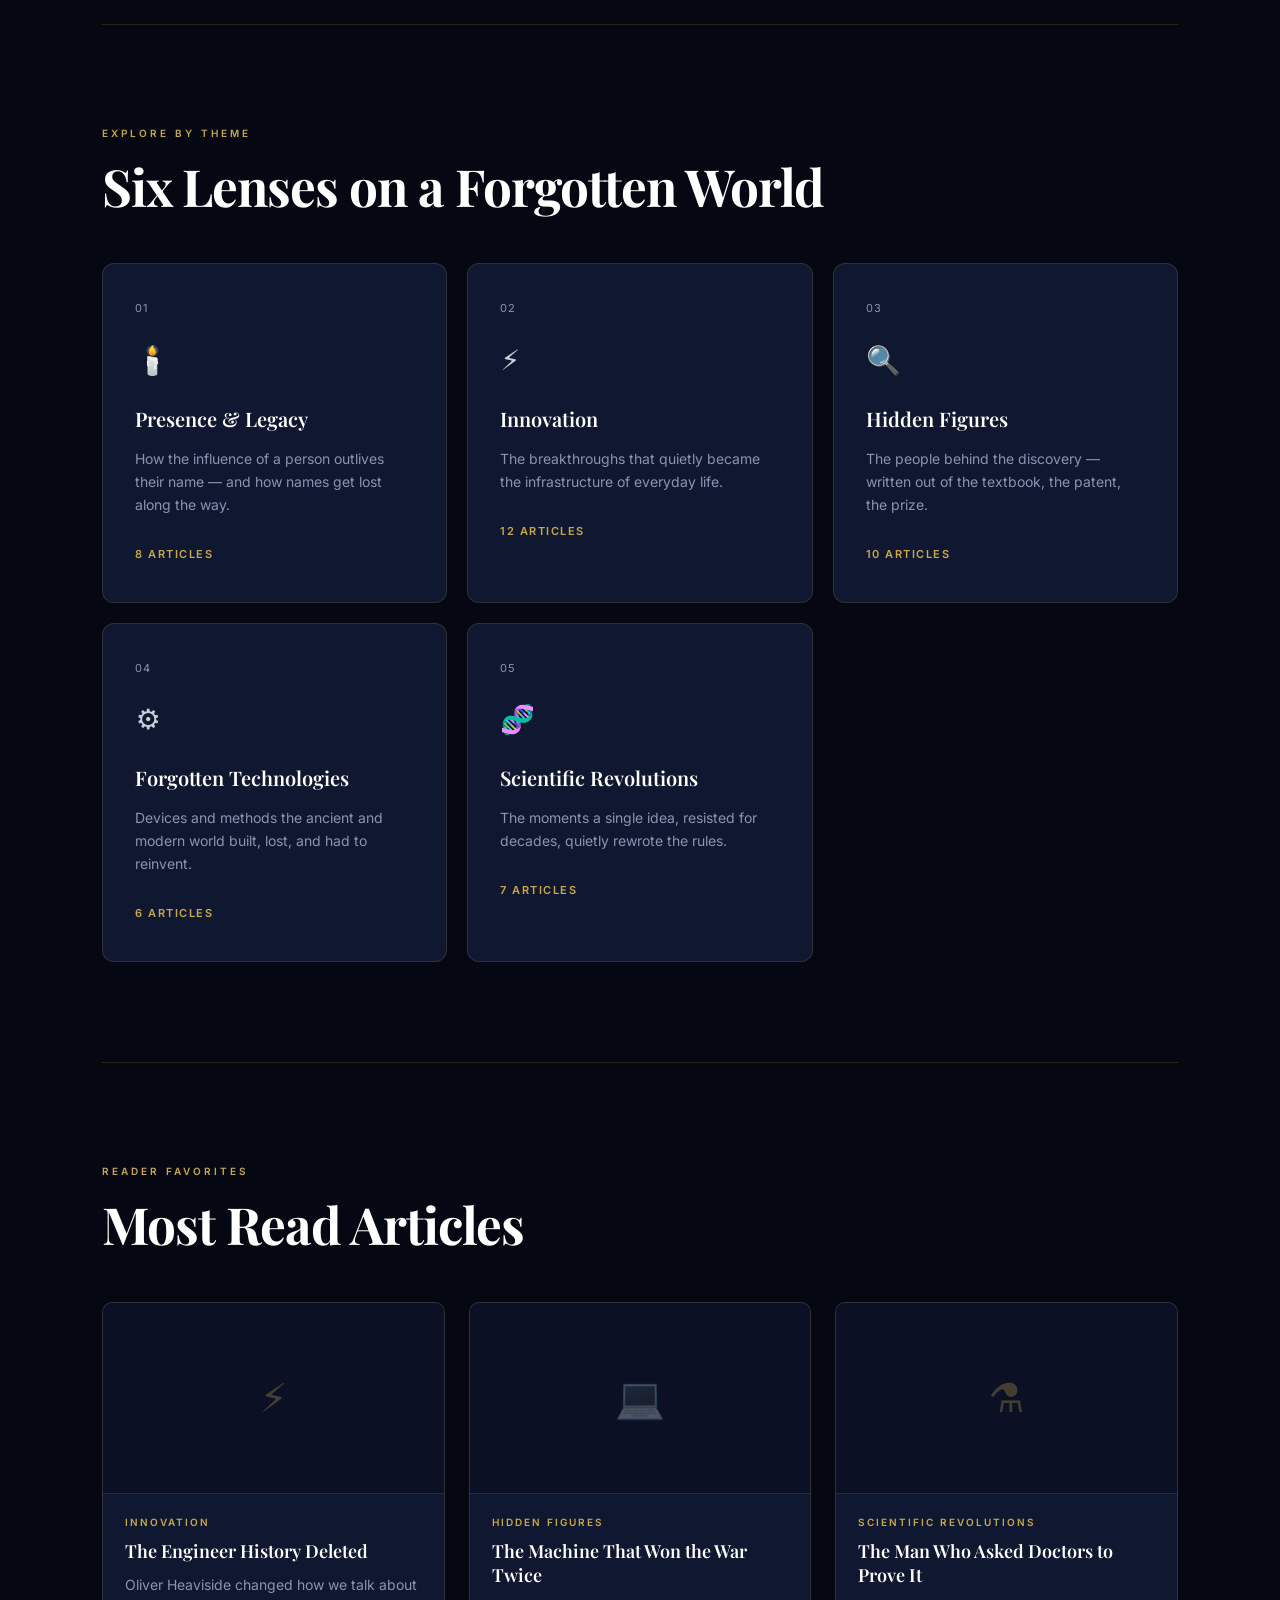
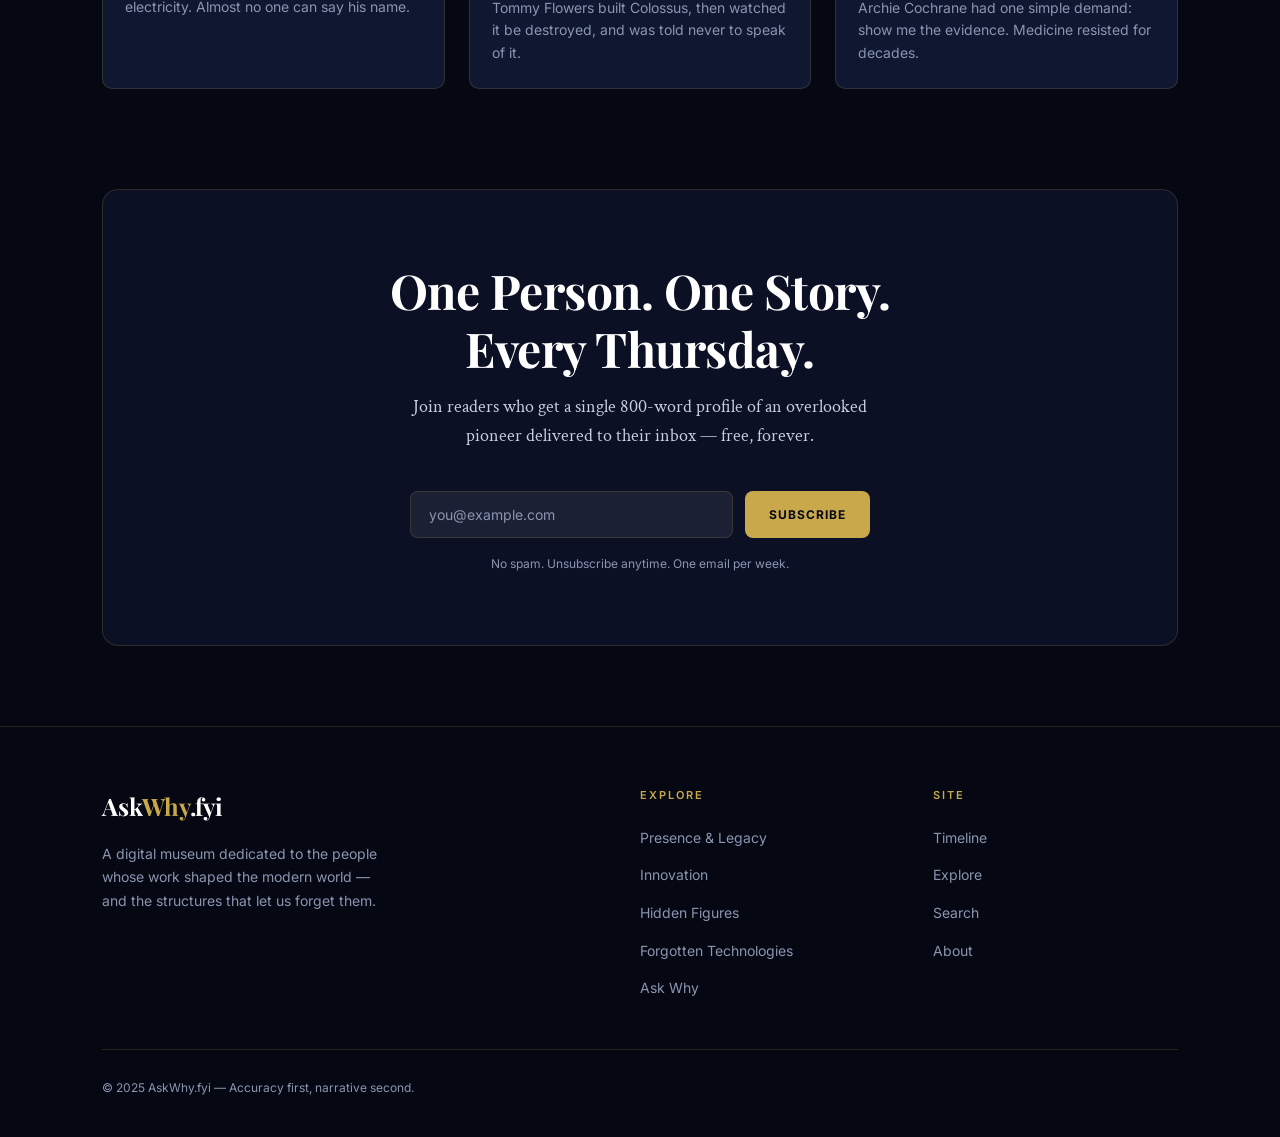
==== commit f816d349: "Updated homepage design" ====
--- a/index.html
+++ b/index.html
@@ -33,7 +33,7 @@
     <div class="orbit orbit-3"><div class="orbit-dot"></div></div>
 
     <div class="hero-content">
-      <span class="eyebrow">Questions Can Change Everything</span>
+      <span class="eyebrow">A Museum of Forgotten Genius</span>
       <h1>Ask<em>Why</em>.fyi</h1>
       <p class="hero-sub">Why do some people change history and disappear from it?</p>
       <div class="hero-buttons">
@@ -59,17 +59,18 @@
     </div>
 
     <div class="spotlight">
-      <div class="spotlight-img">
-    <img src="images/heaviside.jpg" alt="Oliver Heaviside">
-</div>
+      <div class="spotlight-portrait">
+        <img src="images/heaviside.jpg" alt="Oliver Heaviside" />
+      </div>
       <div class="spotlight-body">
         <div class="spotlight-tags">
           <span class="tag-pill">⚡ Innovation</span>
           <span class="tag-pill">Hidden Figures</span>
         </div>
+        <p class="spotlight-dates">1850 — 1925 · London &amp; Devon</p>
         <h3 class="spotlight-title">The Man Who Tamed the Electron — and Was Erased for It</h3>
         <p class="spotlight-text">Oliver Heaviside rewrote Maxwell's equations, predicted the ionosphere, and invented operational calculus — all from a single rented room. Yet history barely knows his name.</p>
-        <p class="spotlight-meta">1850 — 1925 &nbsp;·&nbsp; 14 min read</p>
+        <p class="spotlight-meta">14 min read</p>
         <a href="heaviside.html" class="btn-read">Read the Full Story</a>
       </div>
     </div>
--- a/style.css
+++ b/style.css
@@ -1099,4 +1099,58 @@
 
 @media (prefers-reduced-motion: reduce) {
   *, *::before, *::after { animation-duration: .01ms !important; transition-duration: .01ms !important; }
+}
+
+/* ── Spotlight redesign: portrait-left text-right ── */
+.spotlight {
+  background: var(--navy-card);
+  border: 1px solid var(--border);
+  border-radius: 14px;
+  overflow: hidden;
+  display: flex;
+  align-items: flex-start;
+  gap: 0;
+}
+
+.spotlight-portrait {
+  flex-shrink: 0;
+  width: 260px;
+  align-self: stretch;
+  position: relative;
+  overflow: hidden;
+}
+
+.spotlight-portrait img {
+  width: 100%;
+  height: 100%;
+  object-fit: cover;
+  object-position: center top;
+  display: block;
+  filter: grayscale(15%) contrast(1.05);
+  border-right: 1px solid var(--gold);
+}
+
+.spotlight-body {
+  flex: 1;
+  padding: 44px 48px;
+  display: flex;
+  flex-direction: column;
+  justify-content: center;
+}
+
+.spotlight-dates {
+  font-size: 12px;
+  font-weight: 600;
+  letter-spacing: 2px;
+  text-transform: uppercase;
+  color: var(--gold);
+  margin-bottom: 14px;
+  opacity: .8;
+}
+
+@media (max-width: 860px) {
+  .spotlight { flex-direction: column; }
+  .spotlight-portrait { width: 100%; height: 260px; }
+  .spotlight-portrait img { border-right: none; border-bottom: 1px solid var(--gold); }
+  .spotlight-body { padding: 32px; }
 }
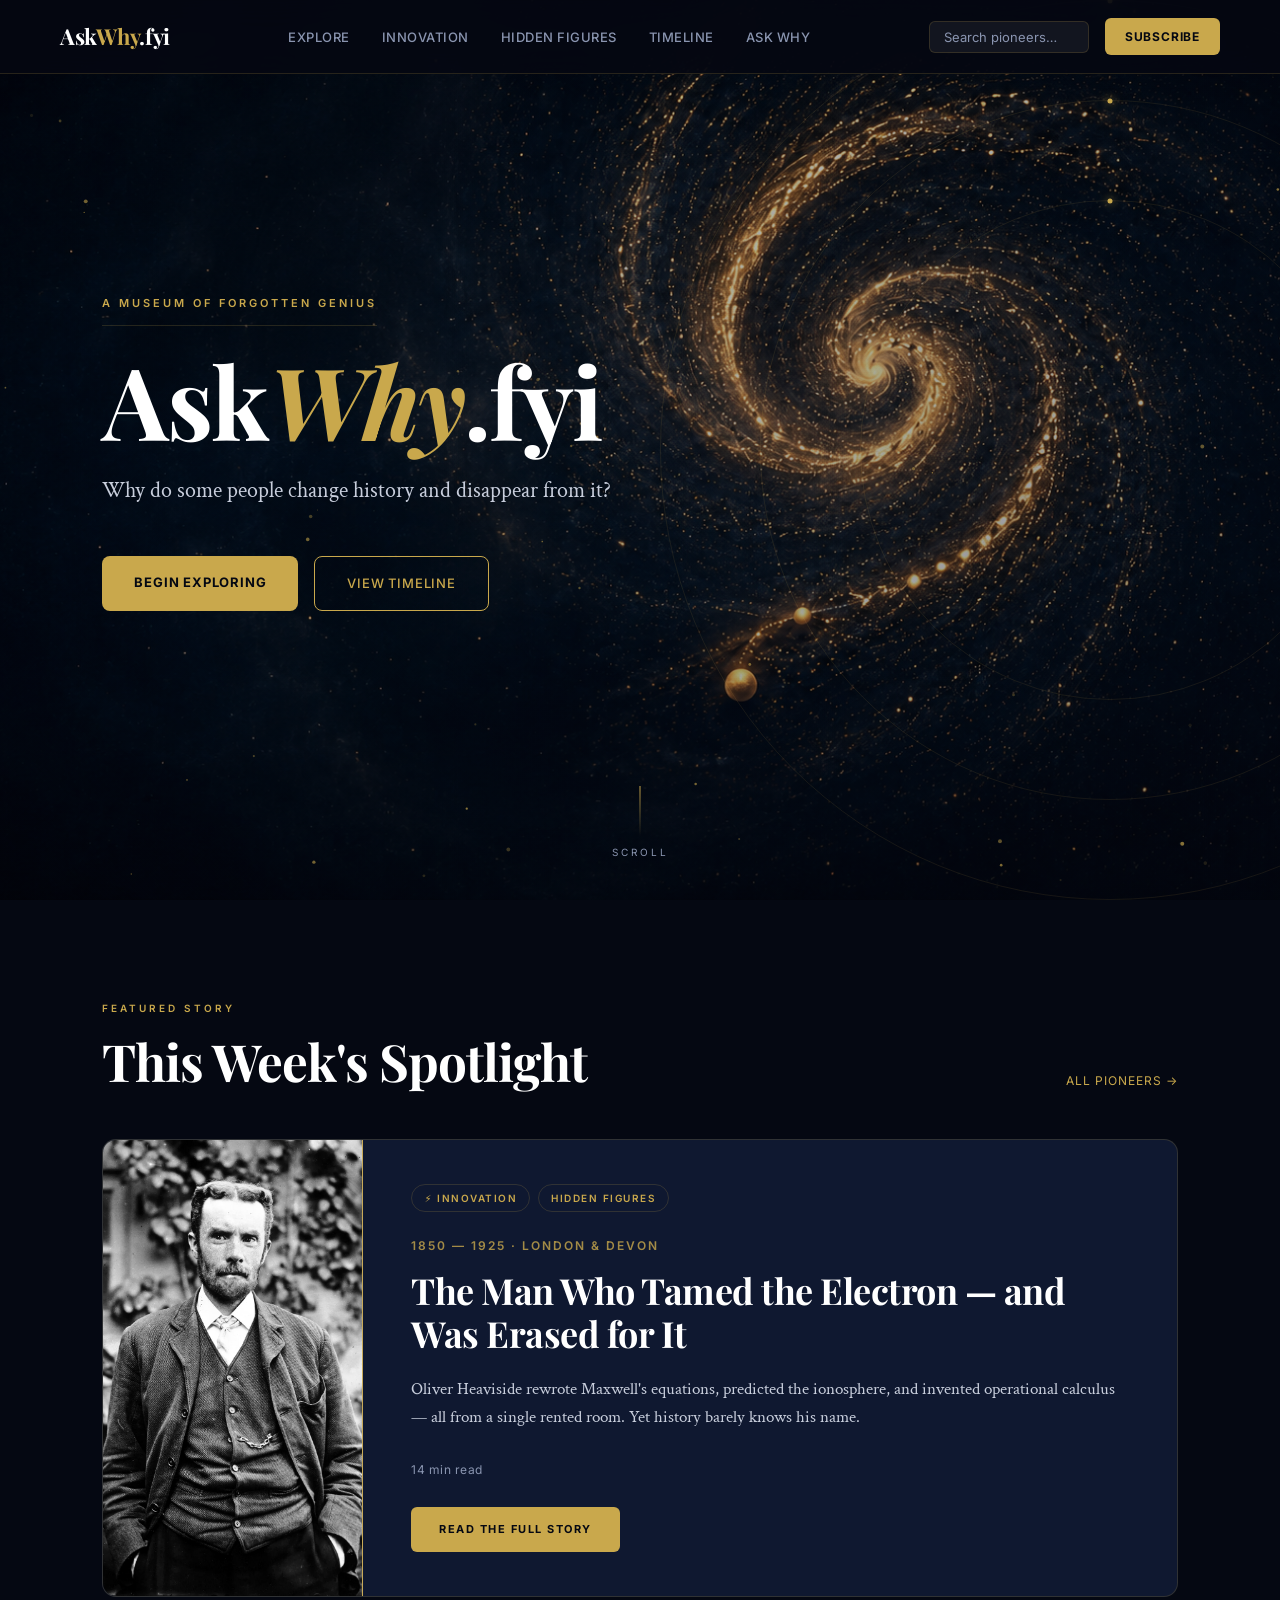
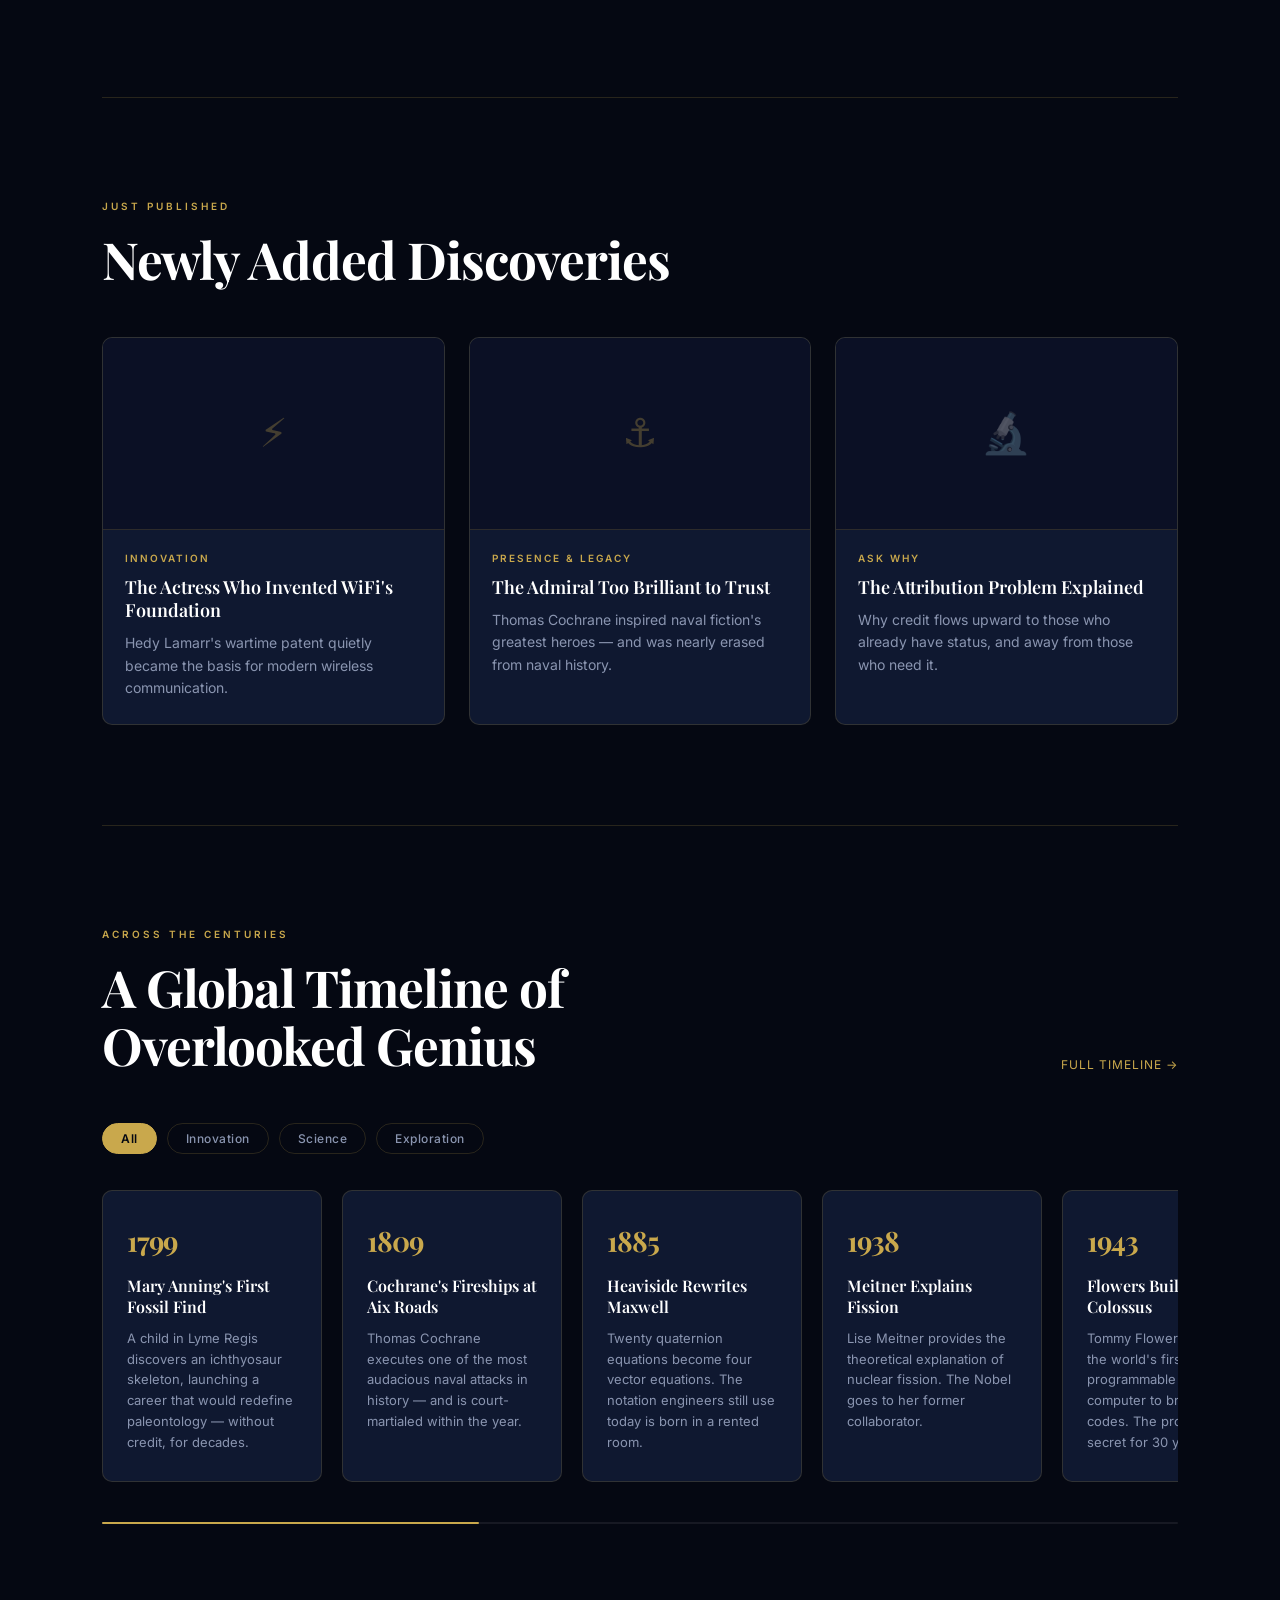
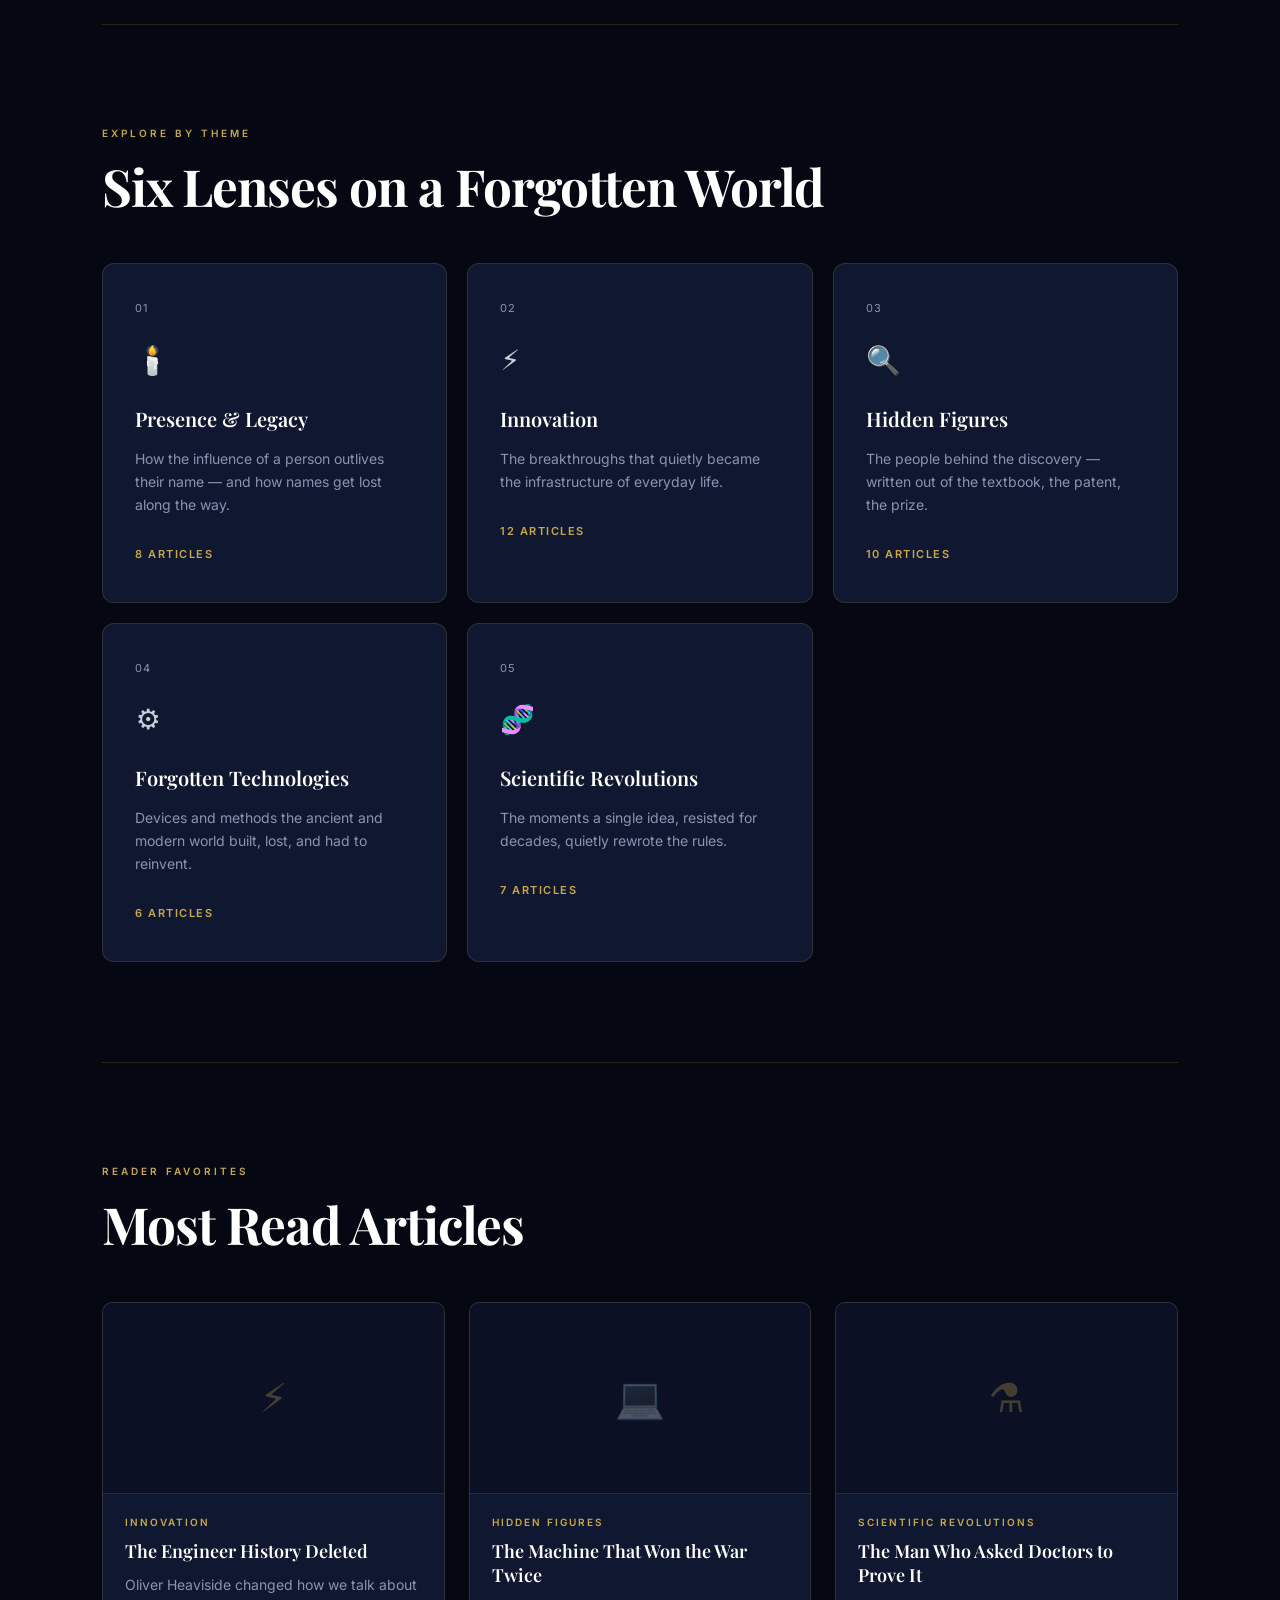
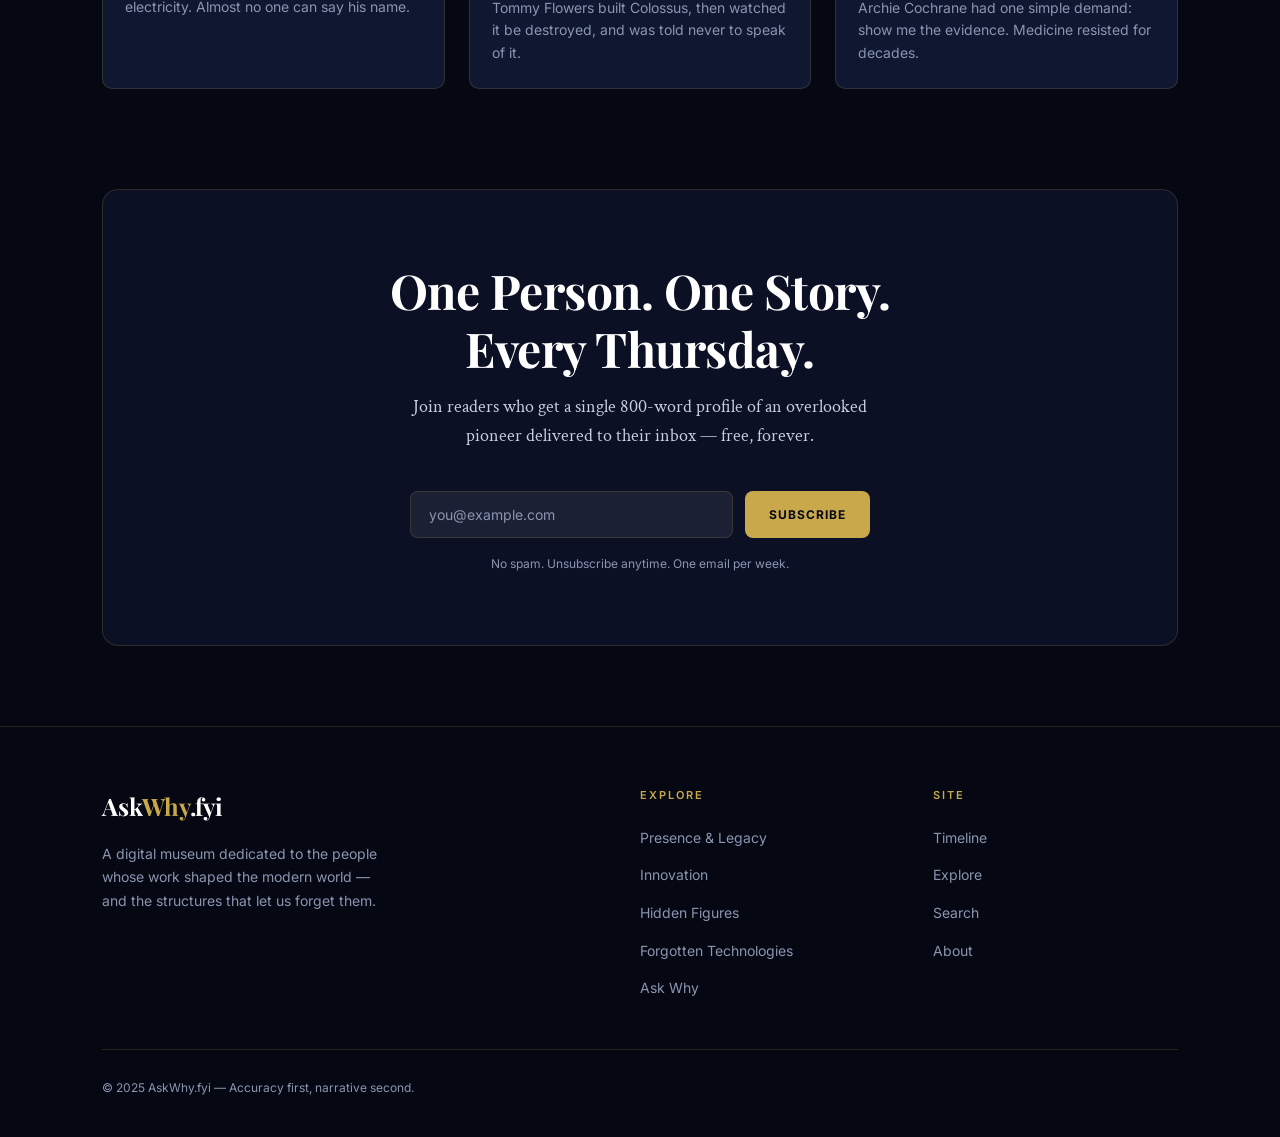
==== commit 8d31701c: "Added new hidden figures and updated pages" ====
--- a/index.html
+++ b/index.html
@@ -88,7 +88,7 @@
     </div>
 
     <div class="cards-grid">
-      <a href="heaviside.html" class="card">
+      <a href="hedy-lamarr.html" class="card">
         <div class="card-thumb">⚡</div>
         <div class="card-body">
           <p class="card-tag">Innovation</p>
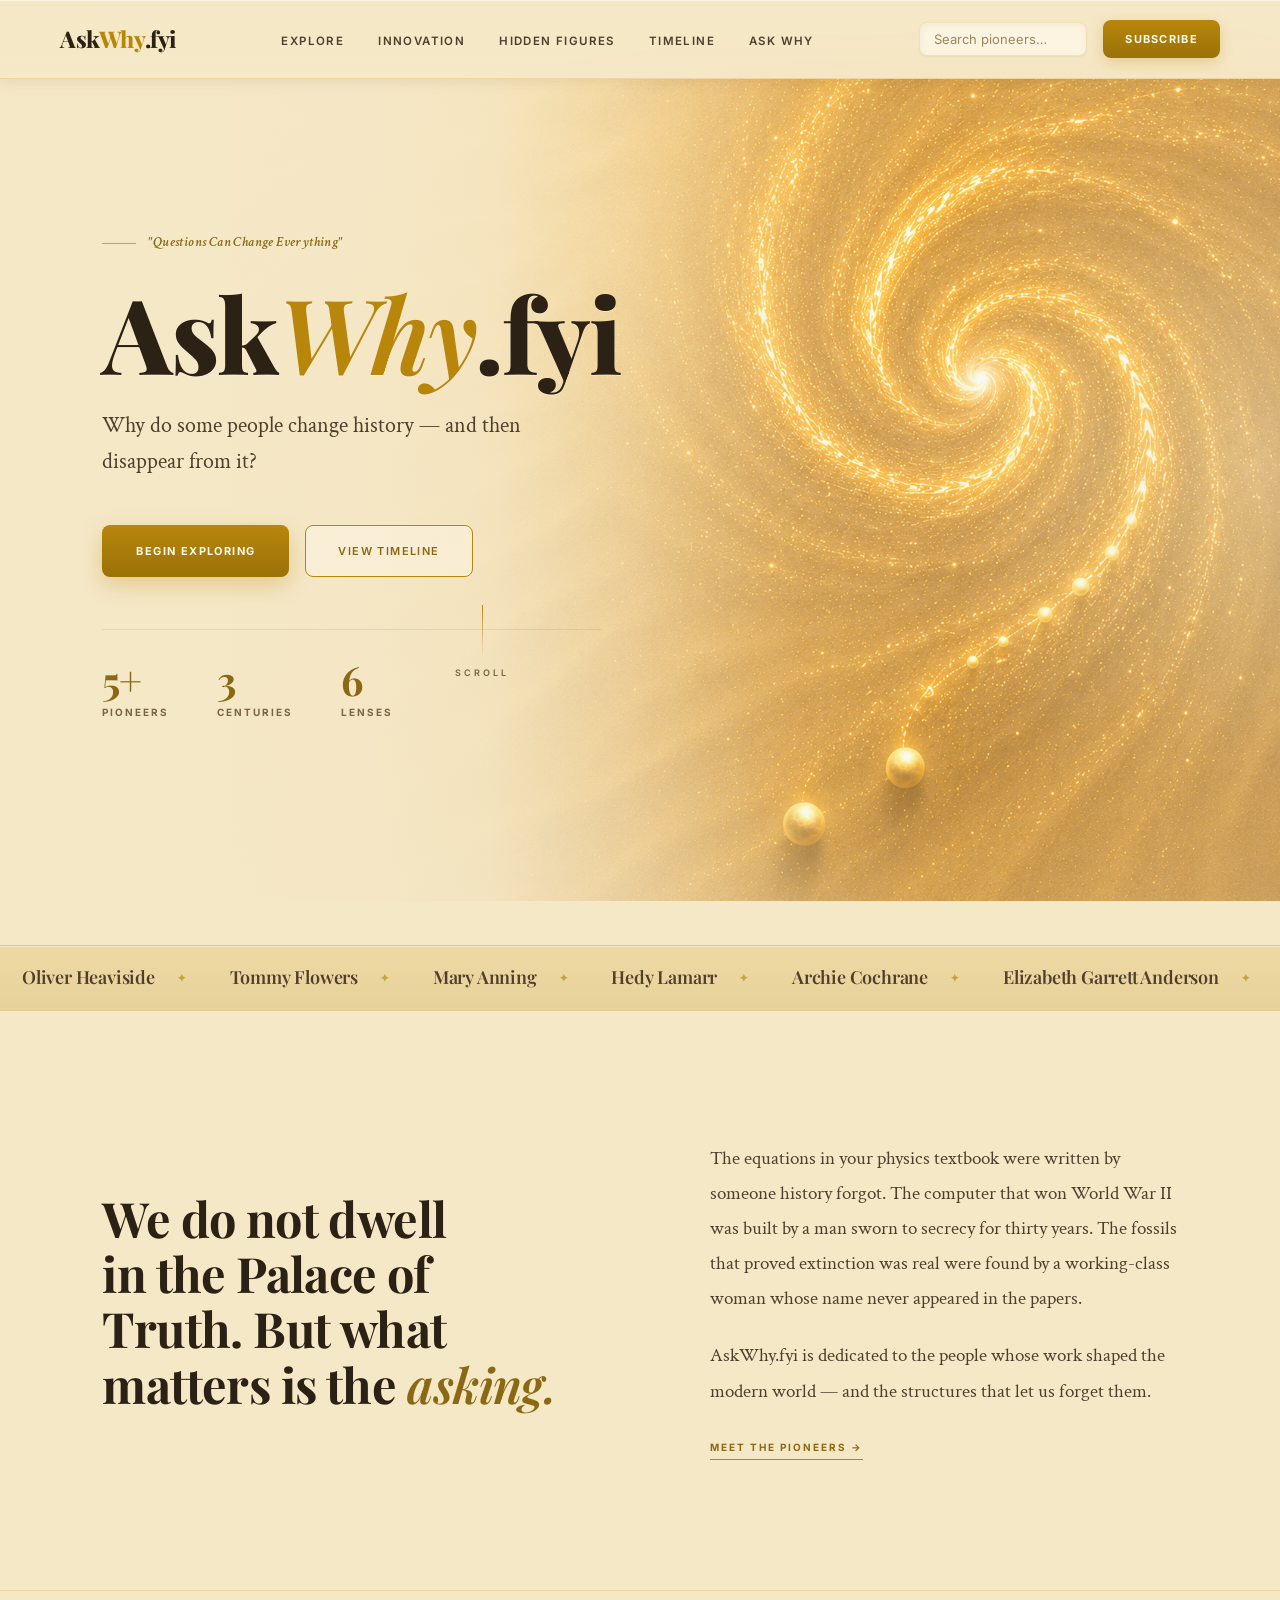
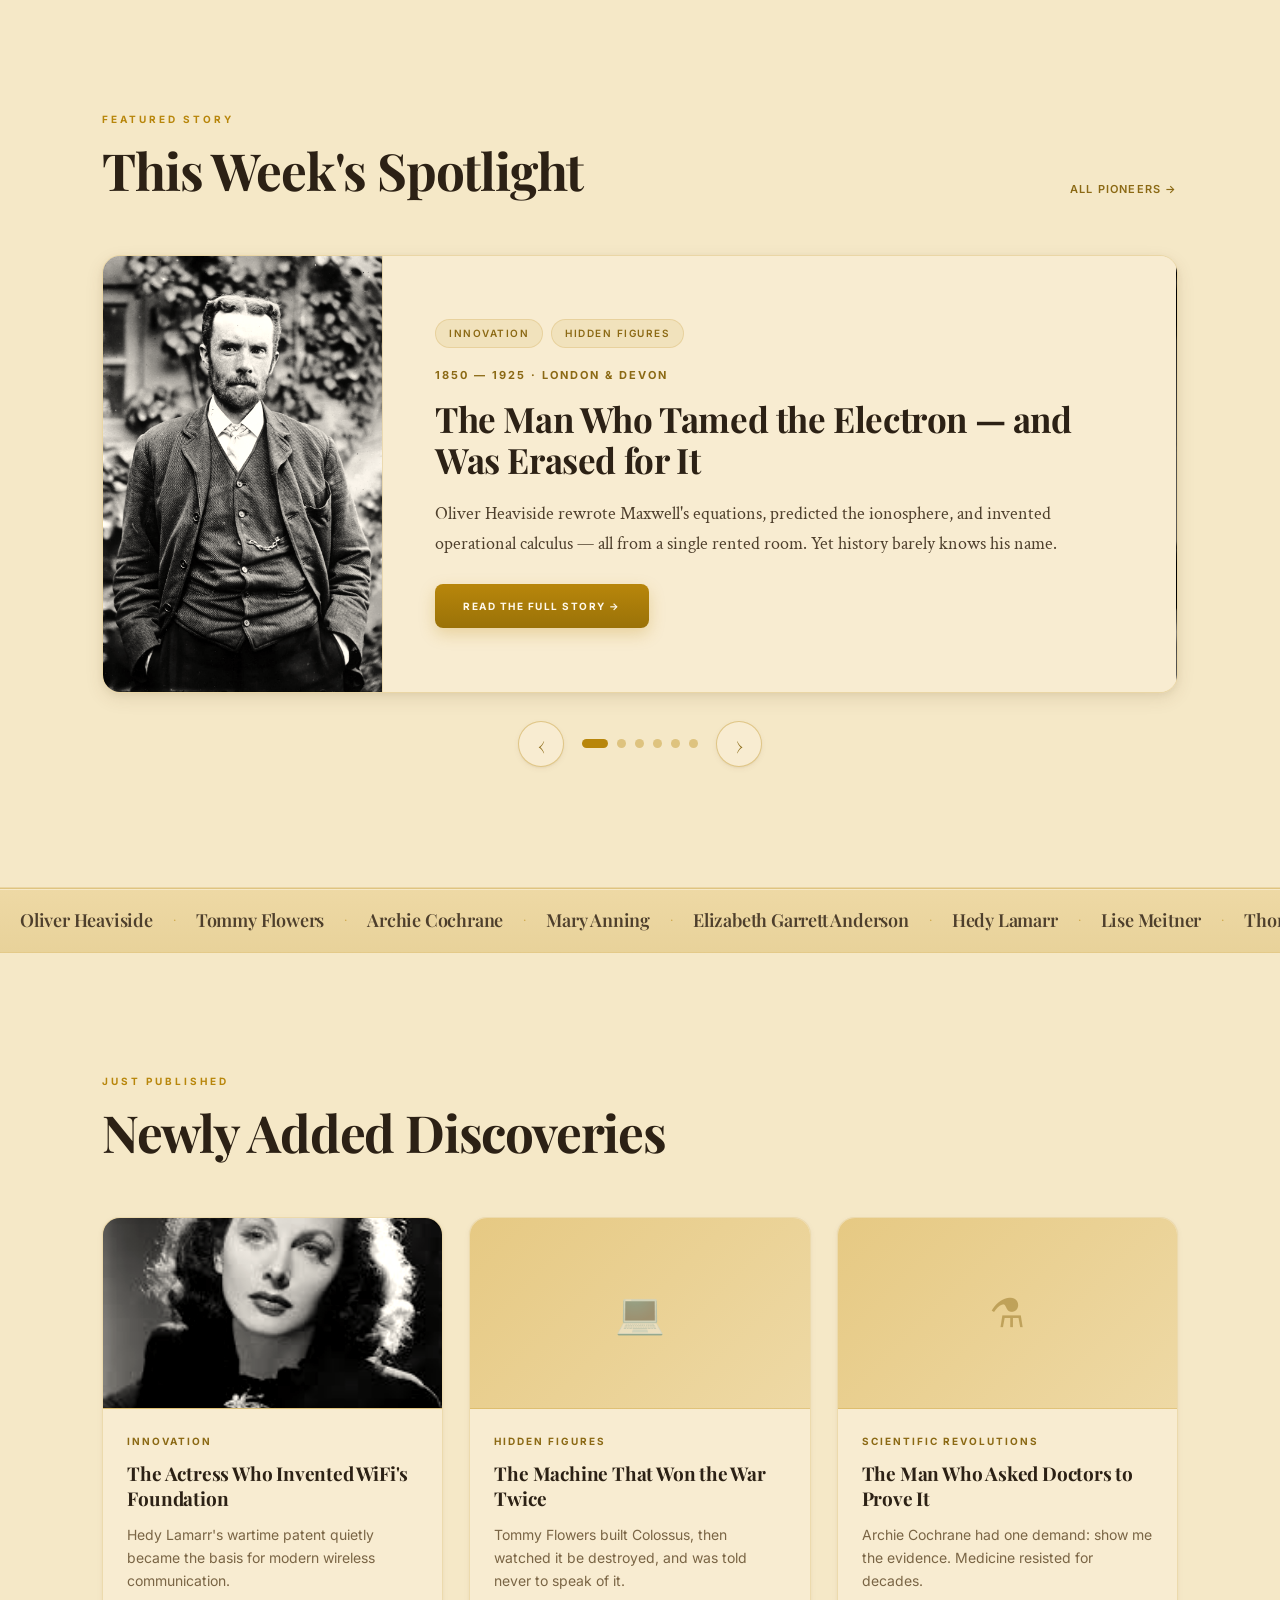
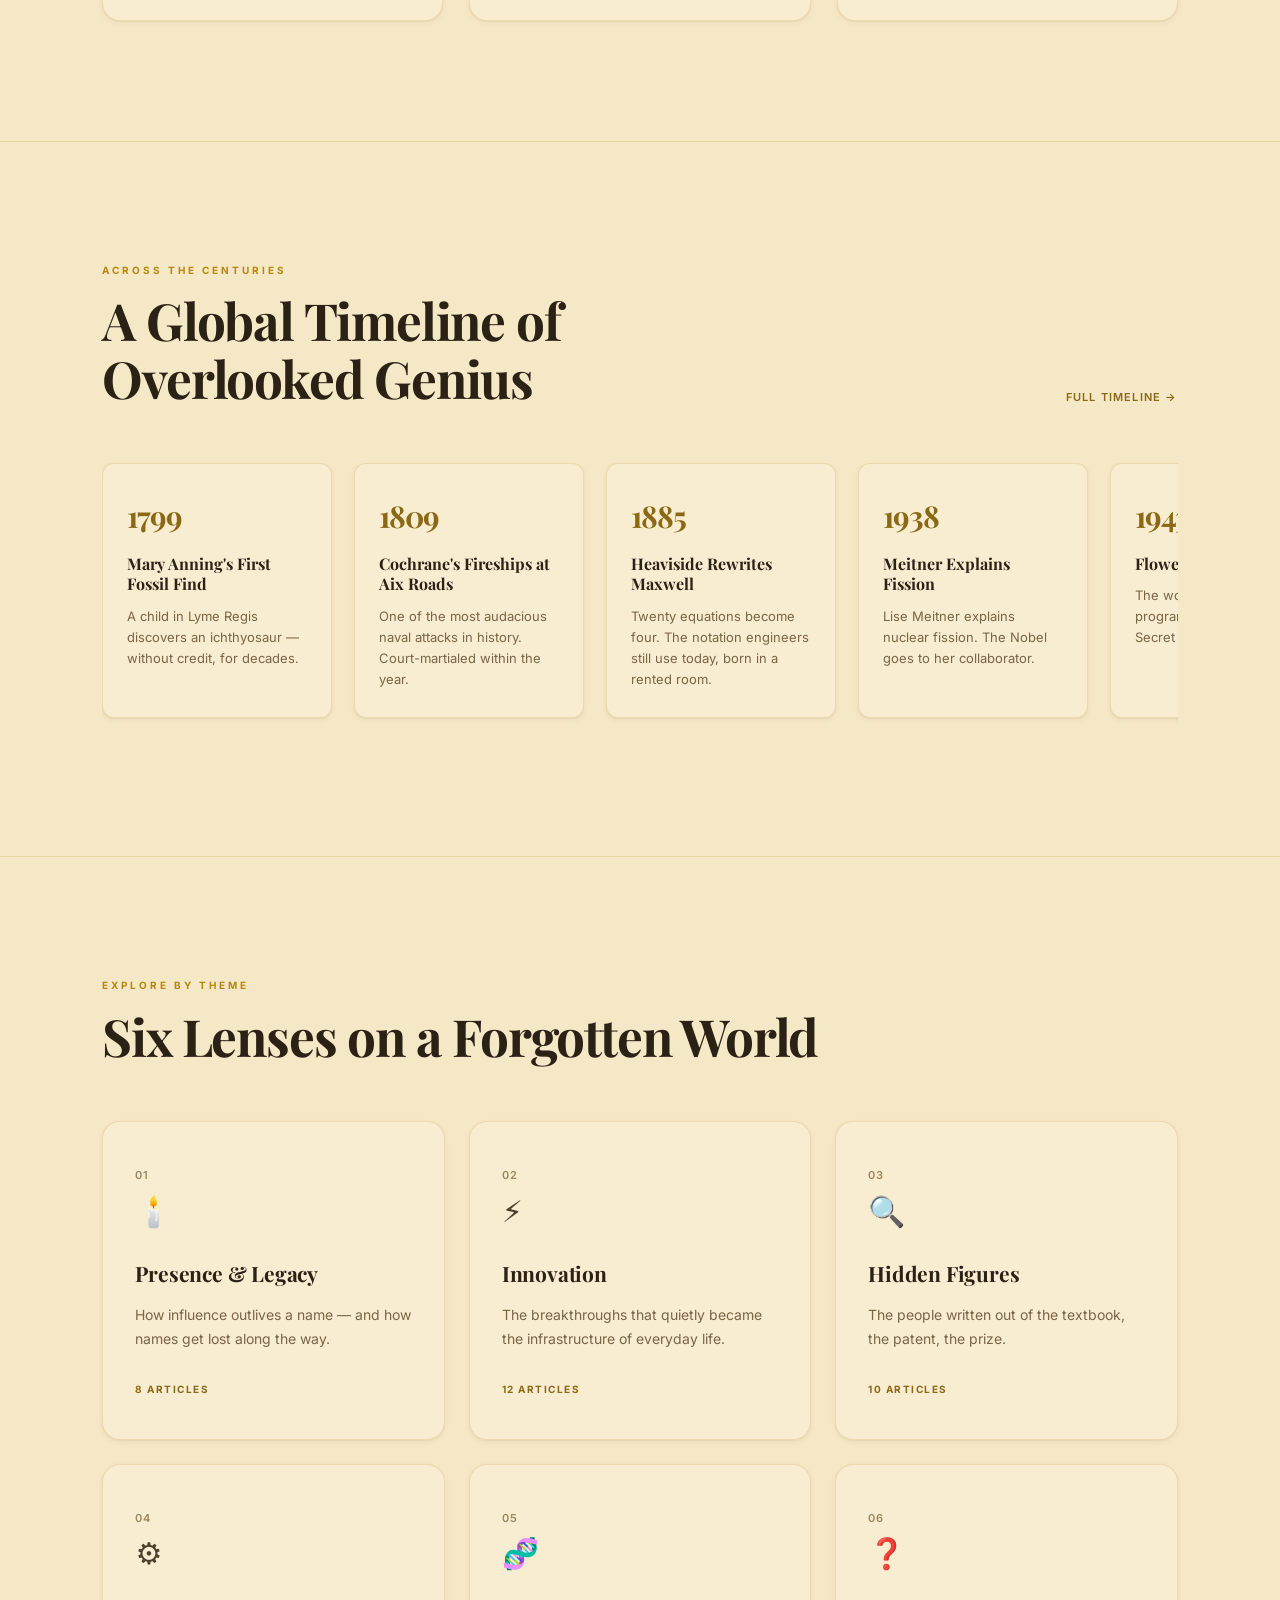
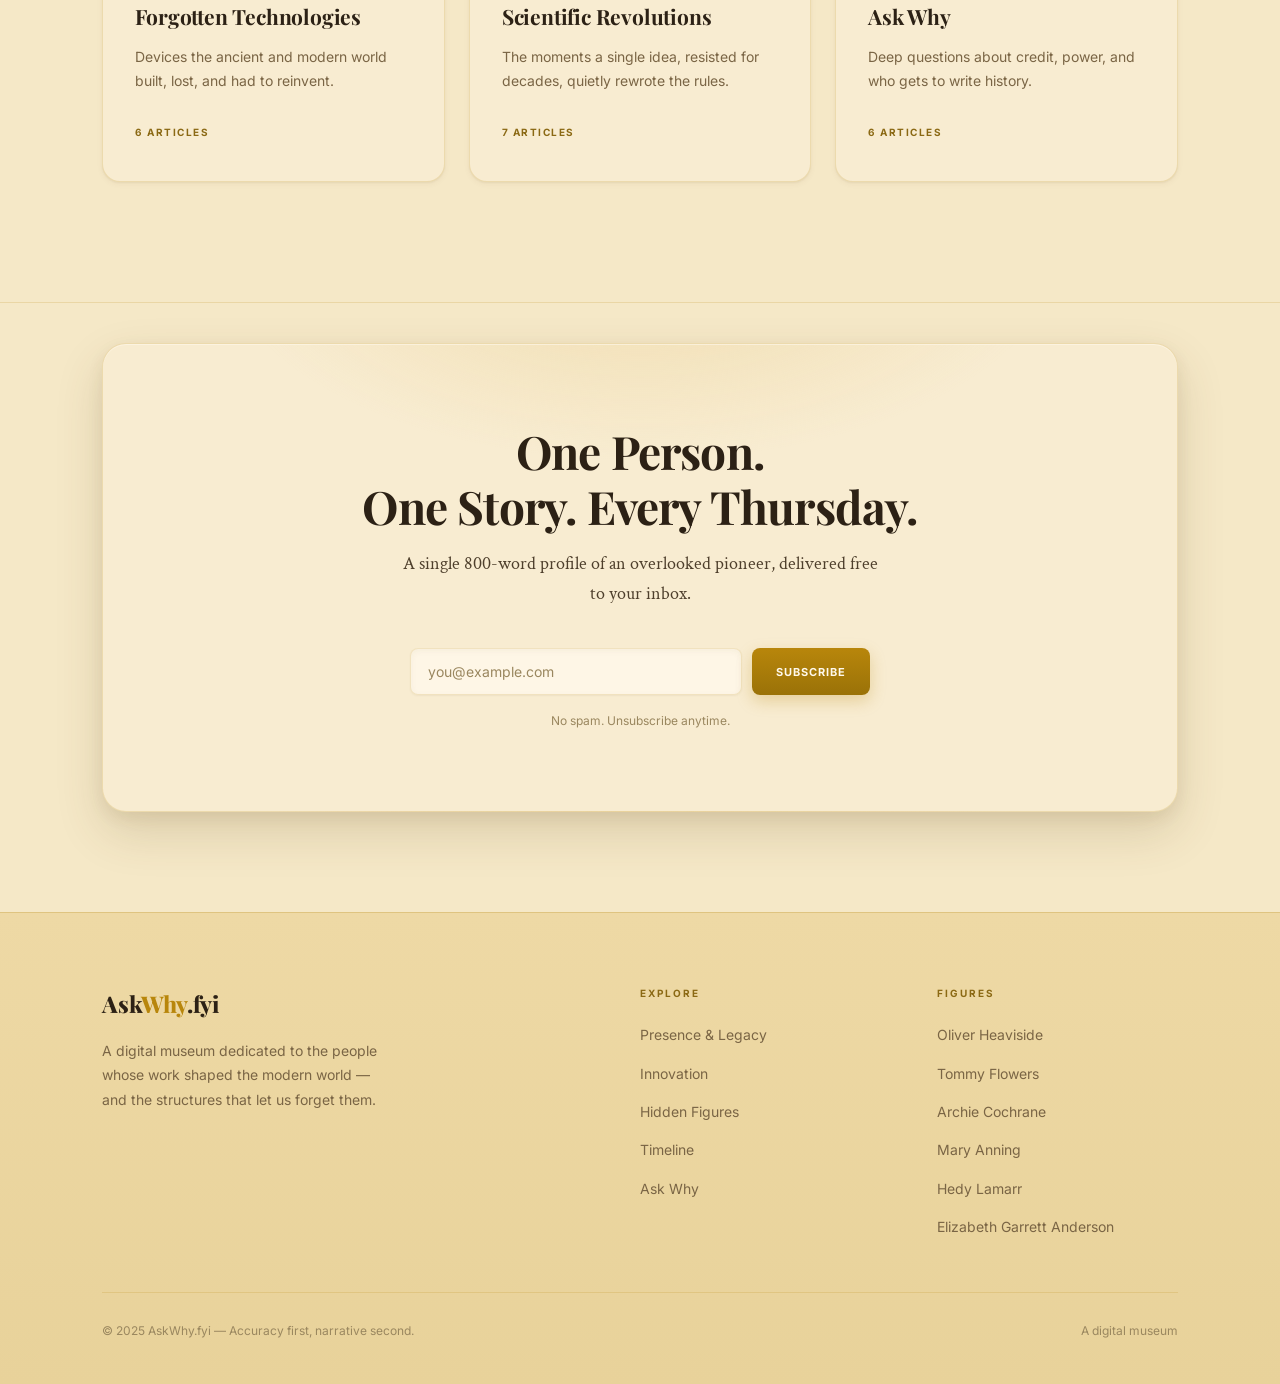
==== commit 0b37cc13: "Update AskWhy website" ====
--- a/index.html
+++ b/index.html
@@ -3,10 +3,92 @@
 <head>
   <meta charset="UTF-8" />
   <meta name="viewport" content="width=device-width, initial-scale=1.0" />
-  <title>AskWhy.fyi — A Museum of Forgotten Genius</title>
+  <title>AskWhy.fyi</title>
   <link rel="stylesheet" href="style.css" />
+  <style>
+    /* ───────────────────────────────────────────
+       index-page structural overrides + polish
+       NOTE: no background-colour changes anywhere —
+       only layout, focus, motion and accent tweaks.
+    ─────────────────────────────────────────── */
+
+    #heroCanvas {
+      position: absolute;
+      inset: 0;
+      pointer-events: none;
+      z-index: 0;
+    }
+    .hero-left {
+      position: relative;
+      flex: 1;
+      max-width: 760px;
+    }
+    .hero-content { position: relative; z-index: 2; max-width: 720px; }
+
+    /* Anchor jumps (e.g. #newsletter) clear the fixed navbar */
+    html { scroll-padding-top: 92px; }
+    #newsletter { scroll-margin-top: 92px; }
+
+    /* Accessibility: visible keyboard focus */
+    a:focus-visible,
+    button:focus-visible,
+    input:focus-visible {
+      outline: 2px solid var(--gold);
+      outline-offset: 3px;
+      border-radius: 6px;
+    }
+
+    /* Gentle hero entrance (respects reduced-motion) */
+    @media (prefers-reduced-motion: no-preference) {
+      .hero-eyebrow { animation: heroRise .7s ease both; }
+      .hero h1      { animation: heroRise .7s ease .06s both; }
+      .hero-sub     { animation: heroRise .7s ease .14s both; }
+      .hero-buttons { animation: heroRise .7s ease .22s both; }
+      .hero-stats   { animation: heroRise .7s ease .30s both; }
+      @keyframes heroRise {
+        from { opacity: 0; transform: translateY(16px); }
+        to   { opacity: 1; transform: none; }
+      }
+    }
+
+    /* Balanced hero stats */
+    .hero-stats { gap: 48px; }
+
+    /* Lens cards: gold accent line that draws in on hover/focus */
+    .lens-card { position: relative; }
+    .lens-card::after {
+      content: '';
+      position: absolute;
+      left: 32px; right: 32px; bottom: 0;
+      height: 2px;
+      background: linear-gradient(90deg, var(--gold), transparent);
+      transform: scaleX(0);
+      transform-origin: left;
+      transition: transform .35s ease;
+    }
+    .lens-card:hover::after,
+    .lens-card:focus-visible::after { transform: scaleX(1); }
+
+    /* Spotlight responds to keyboard focus the same as hover */
+    .spotlight:focus-visible {
+      transform: translateY(-4px);
+      box-shadow: var(--shadow-xl);
+      border-color: var(--gold-border-strong);
+    }
+
+    /* Optical balance for headlines */
+    .section-title,
+    .intro-statement { text-wrap: balance; }
+  </style>
 </head>
 <body>
+
+  <div class="landscape-nudge" id="landscapeNudge">
+    <div class="landscape-nudge-icon">📱</div>
+    <h2 class="landscape-nudge-title">Better in Landscape</h2>
+    <p class="landscape-nudge-sub">Rotate your device for the full museum experience.</p>
+    <button class="landscape-nudge-skip" id="nudgeSkip">Continue anyway</button>
+  </div>
 
   <!-- ── Navigation ── -->
   <nav class="navbar">
@@ -19,37 +101,87 @@
       <li><a href="ask-why.html">Ask Why</a></li>
     </ul>
     <div class="nav-right">
-      <input class="nav-search" type="text" placeholder="Search pioneers…" />
+      <input class="nav-search" type="text" placeholder="Search pioneers…" aria-label="Search pioneers" />
       <a href="#newsletter" class="subscribe-btn">Subscribe</a>
     </div>
   </nav>
 
-  <!-- ── Hero ── -->
+  <!-- ── Hero — split: text left / image right ── -->
   <section class="hero">
-    <canvas id="heroCanvas" class="hero-canvas"></canvas>
-
-    <div class="orbit orbit-1"><div class="orbit-dot"></div></div>
-    <div class="orbit orbit-2"><div class="orbit-dot"></div></div>
-    <div class="orbit orbit-3"><div class="orbit-dot"></div></div>
-
-    <div class="hero-content">
-      <span class="eyebrow">A Museum of Forgotten Genius</span>
-      <h1>Ask<em>Why</em>.fyi</h1>
-      <p class="hero-sub">Why do some people change history and disappear from it?</p>
-      <div class="hero-buttons">
-        <a href="hidden-figures.html" class="btn-primary">Begin Exploring</a>
-        <a href="timeline.html" class="btn-secondary">View Timeline</a>
-      </div>
-    </div>
-
-    <div class="hero-scroll">
-      <div class="scroll-line"></div>
-      <span>Scroll</span>
-    </div>
+
+    <!-- Left: content -->
+    <div class="hero-left">
+      <canvas id="heroCanvas" aria-hidden="true"></canvas>
+
+      <div class="hero-content">
+        <div class="hero-eyebrow">"Questions Can Change Everything"</div>
+        <h1>Ask<em>Why</em>.fyi</h1>
+        <p class="hero-sub">Why do some people change history — and then disappear from it?</p>
+        <div class="hero-buttons">
+          <a href="hidden-figures.html" class="btn-primary">Begin Exploring</a>
+          <a href="timeline.html" class="btn-secondary">View Timeline</a>
+        </div>
+      </div>
+
+      <div class="hero-scroll" aria-hidden="true">
+        <div class="scroll-line"></div>
+        <span class="scroll-label">Scroll</span>
+      </div>
+
+      <div class="hero-stats">
+        <div class="hero-stat">
+          <span class="hero-stat-num">5+</span>
+          <span class="hero-stat-label">Pioneers</span>
+        </div>
+        <div class="hero-stat">
+          <span class="hero-stat-num">3</span>
+          <span class="hero-stat-label">Centuries</span>
+        </div>
+        <div class="hero-stat">
+          <span class="hero-stat-num">6</span>
+          <span class="hero-stat-label">Lenses</span>
+        </div>
+      </div>
+    </div>
+
+    <!-- Right: background galaxy is painted by the .hero CSS background -->
+
   </section>
 
-  <!-- ── Featured Spotlight ── -->
-  <section class="section">
+  <!-- ── Ticker ── -->
+  <div class="ticker" aria-hidden="true">
+    <div class="ticker-inner">
+      <span class="ticker-item">Oliver Heaviside <span class="ticker-sep">✦</span></span>
+      <span class="ticker-item">Tommy Flowers <span class="ticker-sep">✦</span></span>
+      <span class="ticker-item">Mary Anning <span class="ticker-sep">✦</span></span>
+      <span class="ticker-item">Hedy Lamarr <span class="ticker-sep">✦</span></span>
+      <span class="ticker-item">Archie Cochrane <span class="ticker-sep">✦</span></span>
+      <span class="ticker-item">Elizabeth Garrett Anderson <span class="ticker-sep">✦</span></span>
+      <span class="ticker-item">Lise Meitner <span class="ticker-sep">✦</span></span>
+      <span class="ticker-item">Forgotten Genius <span class="ticker-sep">✦</span></span>
+      <span class="ticker-item">Oliver Heaviside <span class="ticker-sep">✦</span></span>
+      <span class="ticker-item">Tommy Flowers <span class="ticker-sep">✦</span></span>
+      <span class="ticker-item">Mary Anning <span class="ticker-sep">✦</span></span>
+      <span class="ticker-item">Hedy Lamarr <span class="ticker-sep">✦</span></span>
+      <span class="ticker-item">Archie Cochrane <span class="ticker-sep">✦</span></span>
+      <span class="ticker-item">Elizabeth Garrett Anderson <span class="ticker-sep">✦</span></span>
+      <span class="ticker-item">Lise Meitner <span class="ticker-sep">✦</span></span>
+      <span class="ticker-item">Forgotten Genius <span class="ticker-sep">✦</span></span>
+    </div>
+  </div>
+
+  <!-- ── Intro Statement ── -->
+  <section class="intro-section">
+    <h2 class="intro-statement">We do not dwell in the Palace of Truth. But what matters is the<em> asking.</em></h2>
+    <div class="intro-body">
+      <p>The equations in your physics textbook were written by someone history forgot. The computer that won World War II was built by a man sworn to secrecy for thirty years. The fossils that proved extinction was real were found by a working-class woman whose name never appeared in the papers.</p>
+      <p>AskWhy.fyi is dedicated to the people whose work shaped the modern world — and the structures that let us forget them.</p>
+      <a href="hidden-figures.html">Meet the pioneers →</a>
+    </div>
+  </section>
+
+  <!-- ── Spotlight ── -->
+  <section class="spotlight-section">
     <div class="section-header">
       <div>
         <p class="section-eyebrow">Featured Story</p>
@@ -58,38 +190,176 @@
       <a href="hidden-figures.html" class="see-all">All Pioneers →</a>
     </div>
 
-    <div class="spotlight">
-      <div class="spotlight-portrait">
-        <img src="images/heaviside.jpg" alt="Oliver Heaviside" />
-      </div>
-      <div class="spotlight-body">
-        <div class="spotlight-tags">
-          <span class="tag-pill">⚡ Innovation</span>
-          <span class="tag-pill">Hidden Figures</span>
-        </div>
-        <p class="spotlight-dates">1850 — 1925 · London &amp; Devon</p>
-        <h3 class="spotlight-title">The Man Who Tamed the Electron — and Was Erased for It</h3>
-        <p class="spotlight-text">Oliver Heaviside rewrote Maxwell's equations, predicted the ionosphere, and invented operational calculus — all from a single rented room. Yet history barely knows his name.</p>
-        <p class="spotlight-meta">14 min read</p>
-        <a href="heaviside.html" class="btn-read">Read the Full Story</a>
+    <div class="spotlight-carousel" aria-roledescription="carousel" aria-label="Featured pioneers">
+      <div class="spotlight-viewport">
+        <div class="spotlight-track">
+
+          <!-- 1 · Heaviside -->
+          <div class="spotlight" data-href="heaviside.html" aria-label="Oliver Heaviside">
+            <div class="spotlight-portrait">
+              <img src="images/heaviside.jpg" alt="Portrait of Oliver Heaviside" loading="lazy" />
+            </div>
+            <div class="spotlight-body">
+              <div class="spotlight-tags">
+                <span class="tag-pill">Innovation</span>
+                <span class="tag-pill">Hidden Figures</span>
+              </div>
+              <p class="spotlight-dates">1850 — 1925 · London &amp; Devon</p>
+              <h3 class="spotlight-title">The Man Who Tamed the Electron — and Was Erased for It</h3>
+              <p class="spotlight-text">Oliver Heaviside rewrote Maxwell's equations, predicted the ionosphere, and invented operational calculus — all from a single rented room. Yet history barely knows his name.</p>
+              <a href="heaviside.html" class="btn-read">Read the Full Story →</a>
+            </div>
+          </div>
+
+          <!-- 2 · Hedy Lamarr -->
+          <div class="spotlight" data-href="hedy-lamarr.html" aria-label="Hedy Lamarr">
+            <div class="spotlight-portrait">
+              <img src="images/hedy.jpg" alt="Portrait of Hedy Lamarr" loading="lazy" />
+            </div>
+            <div class="spotlight-body">
+              <div class="spotlight-tags">
+                <span class="tag-pill">Innovation</span>
+                <span class="tag-pill">Hidden Figures</span>
+              </div>
+              <p class="spotlight-dates">1914 — 2000 · Vienna &amp; Hollywood</p>
+              <h3 class="spotlight-title">The Movie Star Who Drafted the Blueprint for Wireless</h3>
+              <p class="spotlight-text">A Hollywood icon by night and an inventor by instinct, Hedy Lamarr co-patented frequency hopping in 1942 — the seed of Wi-Fi, Bluetooth and GPS. The world credited her only decades later.</p>
+              <a href="hedy-lamarr.html" class="btn-read">Read the Full Story →</a>
+            </div>
+          </div>
+
+          <!-- 3 · Tommy Flowers -->
+          <div class="spotlight" data-href="flowers.html" aria-label="Tommy Flowers">
+            <div class="spotlight-portrait">
+              <img src="images/Tommy_Flowers.jpg" alt="Portrait of Tommy Flowers" loading="lazy" />
+            </div>
+            <div class="spotlight-body">
+              <div class="spotlight-tags">
+                <span class="tag-pill">Innovation</span>
+                <span class="tag-pill">Hidden Figures</span>
+              </div>
+              <p class="spotlight-dates">1905 — 1998 · London</p>
+              <h3 class="spotlight-title">The Engineer Who Built the First Computer — in Secret</h3>
+              <p class="spotlight-text">Tommy Flowers built Colossus, the world's first programmable electronic computer, to break German ciphers. The machines were dismantled and the work sealed for thirty years, so others were called "first."</p>
+              <a href="flowers.html" class="btn-read">Read the Full Story →</a>
+            </div>
+          </div>
+
+          <!-- 4 · Archie Cochrane -->
+          <div class="spotlight" data-href="cochrane.html" aria-label="Archie Cochrane">
+            <div class="spotlight-portrait">
+              <img src="images/Cochrane.jpg" alt="Portrait of Archie Cochrane" loading="lazy" />
+            </div>
+            <div class="spotlight-body">
+              <div class="spotlight-tags">
+                <span class="tag-pill">Scientific Revolutions</span>
+                <span class="tag-pill">Ask Why</span>
+              </div>
+              <p class="spotlight-dates">1909 — 1988 · Scotland &amp; Wales</p>
+              <h3 class="spotlight-title">The Doctor Who Asked Medicine to Prove It</h3>
+              <p class="spotlight-text">Archie Cochrane put one radical question to medicine: where is your evidence? His insistence on randomised trials reshaped how the world decides what actually works — after decades of resistance.</p>
+              <a href="cochrane.html" class="btn-read">Read the Full Story →</a>
+            </div>
+          </div>
+
+          <!-- 5 · Mary Anning -->
+          <div class="spotlight" data-href="mary-anning.html" aria-label="Mary Anning">
+            <div class="spotlight-portrait">
+              <img src="images/Marry.jpg" alt="Portrait of Mary Anning" loading="lazy" />
+            </div>
+            <div class="spotlight-body">
+              <div class="spotlight-tags">
+                <span class="tag-pill">Hidden Figures</span>
+                <span class="tag-pill">Scientific Revolutions</span>
+              </div>
+              <p class="spotlight-dates">1799 — 1847 · Lyme Regis</p>
+              <h3 class="spotlight-title">The Fossil Hunter Who Proved Extinction Was Real</h3>
+              <p class="spotlight-text">Mary Anning unearthed the creatures that rewrote the history of life from the cliffs of Lyme Regis. Barred from the scientific societies of her day, she watched men publish her finds under their own names.</p>
+              <a href="mary-anning.html" class="btn-read">Read the Full Story →</a>
+            </div>
+          </div>
+
+          <!-- 6 · Elizabeth Garrett Anderson -->
+          <div class="spotlight" data-href="elizabeth-garrett-anderson.html" aria-label="Elizabeth Garrett Anderson">
+            <div class="spotlight-portrait">
+              <img src="images/elizabeth.jpg" alt="Portrait of Elizabeth Garrett Anderson" loading="lazy" />
+            </div>
+            <div class="spotlight-body">
+              <div class="spotlight-tags">
+                <span class="tag-pill">Presence &amp; Legacy</span>
+                <span class="tag-pill">Hidden Figures</span>
+              </div>
+              <p class="spotlight-dates">1836 — 1917 · London &amp; Aldeburgh</p>
+              <h3 class="spotlight-title">The Woman Who Forced Medicine to Admit Her</h3>
+              <p class="spotlight-text">Elizabeth Garrett Anderson fought her way into a profession that refused women, becoming Britain's first qualified female physician — then opened the door for everyone who followed.</p>
+              <a href="elizabeth-garrett-anderson.html" class="btn-read">Read the Full Story →</a>
+            </div>
+          </div>
+
+        </div>
+      </div>
+
+      <div class="spotlight-nav">
+        <button class="spot-btn spot-prev" type="button" aria-label="Previous highlight">‹</button>
+        <div class="spot-dots" role="tablist" aria-label="Choose a highlight"></div>
+        <button class="spot-btn spot-next" type="button" aria-label="Next highlight">›</button>
       </div>
     </div>
   </section>
 
-  <div class="divider"></div>
+  <!-- ── Marquee ── -->
+  <div class="marquee-section">
+    <div class="marquee-track" id="marqueeTrack">
+      <div class="marquee-inner" id="marqueeInner">
+        <span class="marquee-item"><a href="heaviside.html">Oliver Heaviside</a></span>
+        <span class="marquee-sep">·</span>
+        <span class="marquee-item"><a href="flowers.html">Tommy Flowers</a></span>
+        <span class="marquee-sep">·</span>
+        <span class="marquee-item"><a href="cochrane.html">Archie Cochrane</a></span>
+        <span class="marquee-sep">·</span>
+        <span class="marquee-item"><a href="mary-anning.html">Mary Anning</a></span>
+        <span class="marquee-sep">·</span>
+        <span class="marquee-item"><a href="elizabeth-garrett-anderson.html">Elizabeth Garrett Anderson</a></span>
+        <span class="marquee-sep">·</span>
+        <span class="marquee-item"><a href="hedy-lamarr.html">Hedy Lamarr</a></span>
+        <span class="marquee-sep">·</span>
+        <span class="marquee-item"><a href="timeline.html">Lise Meitner</a></span>
+        <span class="marquee-sep">·</span>
+        <span class="marquee-item"><a href="timeline.html">Thomas Cochrane</a></span>
+        <span class="marquee-sep">·</span>
+        <span class="marquee-item"><a href="heaviside.html">Oliver Heaviside</a></span>
+        <span class="marquee-sep">·</span>
+        <span class="marquee-item"><a href="flowers.html">Tommy Flowers</a></span>
+        <span class="marquee-sep">·</span>
+        <span class="marquee-item"><a href="cochrane.html">Archie Cochrane</a></span>
+        <span class="marquee-sep">·</span>
+        <span class="marquee-item"><a href="mary-anning.html">Mary Anning</a></span>
+        <span class="marquee-sep">·</span>
+        <span class="marquee-item"><a href="elizabeth-garrett-anderson.html">Elizabeth Garrett Anderson</a></span>
+        <span class="marquee-sep">·</span>
+        <span class="marquee-item"><a href="hedy-lamarr.html">Hedy Lamarr</a></span>
+        <span class="marquee-sep">·</span>
+        <span class="marquee-item"><a href="timeline.html">Lise Meitner</a></span>
+        <span class="marquee-sep">·</span>
+        <span class="marquee-item"><a href="timeline.html">Thomas Cochrane</a></span>
+        <span class="marquee-sep">·</span>
+      </div>
+    </div>
+  </div>
 
   <!-- ── Newly Added ── -->
-  <section class="section">
+  <section class="cards-section">
     <div class="section-header">
       <div>
         <p class="section-eyebrow">Just Published</p>
         <h2 class="section-title">Newly Added Discoveries</h2>
       </div>
     </div>
-
     <div class="cards-grid">
       <a href="hedy-lamarr.html" class="card">
-        <div class="card-thumb">⚡</div>
+        <div class="card-thumb">
+          <img src="images/hedy.jpg" alt="Portrait of Hedy Lamarr" loading="lazy">
+        </div>
         <div class="card-body">
           <p class="card-tag">Innovation</p>
           <h3 class="card-title">The Actress Who Invented WiFi's Foundation</h3>
@@ -97,28 +367,26 @@
         </div>
       </a>
       <a href="flowers.html" class="card">
-        <div class="card-thumb">⚓</div>
+        <div class="card-thumb" aria-hidden="true">💻</div>
         <div class="card-body">
-          <p class="card-tag">Presence &amp; Legacy</p>
-          <h3 class="card-title">The Admiral Too Brilliant to Trust</h3>
-          <p class="card-excerpt">Thomas Cochrane inspired naval fiction's greatest heroes — and was nearly erased from naval history.</p>
-        </div>
-      </a>
-      <a href="ask-why.html" class="card">
-        <div class="card-thumb">🔬</div>
+          <p class="card-tag">Hidden Figures</p>
+          <h3 class="card-title">The Machine That Won the War Twice</h3>
+          <p class="card-excerpt">Tommy Flowers built Colossus, then watched it be destroyed, and was told never to speak of it.</p>
+        </div>
+      </a>
+      <a href="cochrane.html" class="card">
+        <div class="card-thumb" aria-hidden="true">⚗️</div>
         <div class="card-body">
-          <p class="card-tag">Ask Why</p>
-          <h3 class="card-title">The Attribution Problem Explained</h3>
-          <p class="card-excerpt">Why credit flows upward to those who already have status, and away from those who need it.</p>
+          <p class="card-tag">Scientific Revolutions</p>
+          <h3 class="card-title">The Man Who Asked Doctors to Prove It</h3>
+          <p class="card-excerpt">Archie Cochrane had one demand: show me the evidence. Medicine resisted for decades.</p>
         </div>
       </a>
     </div>
   </section>
 
-  <div class="divider"></div>
-
   <!-- ── Timeline Strip ── -->
-  <section class="section">
+  <section class="timeline-section">
     <div class="section-header">
       <div>
         <p class="section-eyebrow">Across the Centuries</p>
@@ -126,157 +394,112 @@
       </div>
       <a href="timeline.html" class="see-all">Full Timeline →</a>
     </div>
-
-    <div class="filter-tabs">
-      <button class="filter-tab active">All</button>
-      <button class="filter-tab">Innovation</button>
-      <button class="filter-tab">Science</button>
-      <button class="filter-tab">Exploration</button>
-    </div>
-
     <div class="timeline-strip">
-      <div class="timeline-card">
+      <a href="mary-anning.html" class="timeline-card">
         <div class="timeline-year">1799</div>
         <div class="timeline-card-title">Mary Anning's First Fossil Find</div>
-        <p class="timeline-card-text">A child in Lyme Regis discovers an ichthyosaur skeleton, launching a career that would redefine paleontology — without credit, for decades.</p>
-      </div>
+        <p class="timeline-card-text">A child in Lyme Regis discovers an ichthyosaur — without credit, for decades.</p>
+      </a>
       <div class="timeline-card">
         <div class="timeline-year">1809</div>
         <div class="timeline-card-title">Cochrane's Fireships at Aix Roads</div>
-        <p class="timeline-card-text">Thomas Cochrane executes one of the most audacious naval attacks in history — and is court-martialed within the year.</p>
-      </div>
-      <div class="timeline-card">
+        <p class="timeline-card-text">One of the most audacious naval attacks in history. Court-martialed within the year.</p>
+      </div>
+      <a href="heaviside.html" class="timeline-card">
         <div class="timeline-year">1885</div>
         <div class="timeline-card-title">Heaviside Rewrites Maxwell</div>
-        <p class="timeline-card-text">Twenty quaternion equations become four vector equations. The notation engineers still use today is born in a rented room.</p>
-      </div>
+        <p class="timeline-card-text">Twenty equations become four. The notation engineers still use today, born in a rented room.</p>
+      </a>
       <div class="timeline-card">
         <div class="timeline-year">1938</div>
         <div class="timeline-card-title">Meitner Explains Fission</div>
-        <p class="timeline-card-text">Lise Meitner provides the theoretical explanation of nuclear fission. The Nobel goes to her former collaborator.</p>
-      </div>
-      <div class="timeline-card">
+        <p class="timeline-card-text">Lise Meitner explains nuclear fission. The Nobel goes to her collaborator.</p>
+      </div>
+      <a href="flowers.html" class="timeline-card">
         <div class="timeline-year">1943</div>
         <div class="timeline-card-title">Flowers Builds Colossus</div>
-        <p class="timeline-card-text">Tommy Flowers constructs the world's first programmable electronic computer to break Nazi codes. The project stays secret for 30 years.</p>
-      </div>
-      <div class="timeline-card">
+        <p class="timeline-card-text">The world's first programmable computer. Secret for 30 years.</p>
+      </a>
+      <a href="cochrane.html" class="timeline-card">
         <div class="timeline-year">1972</div>
         <div class="timeline-card-title">Cochrane Founds EBM</div>
-        <p class="timeline-card-text">Archie Cochrane publishes his landmark call for evidence-based medicine. The medical establishment is not pleased.</p>
-      </div>
-    </div>
-    <div class="timeline-scroll-bar">
-      <div class="timeline-scroll-progress"></div>
+        <p class="timeline-card-text">Archie Cochrane demands proof. The medical establishment is not pleased.</p>
+      </a>
     </div>
   </section>
 
-  <div class="divider"></div>
-
   <!-- ── Six Lenses ── -->
-  <section class="section">
+  <section class="lenses-section">
     <div class="section-header">
       <div>
         <p class="section-eyebrow">Explore by Theme</p>
         <h2 class="section-title">Six Lenses on a Forgotten World</h2>
       </div>
     </div>
-
     <div class="lenses-grid">
-      <a href="hidden-figures.html" class="lens-card">
-        <div class="lens-num">01</div>
-        <div class="lens-icon">🕯️</div>
+      <a href="hidden-figures.html" class="lens-card" data-num="01">
+        <span class="lens-num">01</span>
+        <span class="lens-icon" aria-hidden="true">🕯️</span>
         <h3 class="lens-title">Presence &amp; Legacy</h3>
-        <p class="lens-desc">How the influence of a person outlives their name — and how names get lost along the way.</p>
+        <p class="lens-desc">How influence outlives a name — and how names get lost along the way.</p>
         <span class="lens-count">8 Articles</span>
       </a>
-      <a href="innovation.html" class="lens-card">
-        <div class="lens-num">02</div>
-        <div class="lens-icon">⚡</div>
+      <a href="innovation.html" class="lens-card" data-num="02">
+        <span class="lens-num">02</span>
+        <span class="lens-icon" aria-hidden="true">⚡</span>
         <h3 class="lens-title">Innovation</h3>
         <p class="lens-desc">The breakthroughs that quietly became the infrastructure of everyday life.</p>
         <span class="lens-count">12 Articles</span>
       </a>
-      <a href="hidden-figures.html" class="lens-card">
-        <div class="lens-num">03</div>
-        <div class="lens-icon">🔍</div>
+      <a href="hidden-figures.html" class="lens-card" data-num="03">
+        <span class="lens-num">03</span>
+        <span class="lens-icon" aria-hidden="true">🔍</span>
         <h3 class="lens-title">Hidden Figures</h3>
-        <p class="lens-desc">The people behind the discovery — written out of the textbook, the patent, the prize.</p>
+        <p class="lens-desc">The people written out of the textbook, the patent, the prize.</p>
         <span class="lens-count">10 Articles</span>
       </a>
-      <a href="timeline.html" class="lens-card">
-        <div class="lens-num">04</div>
-        <div class="lens-icon">⚙️</div>
+      <a href="timeline.html" class="lens-card" data-num="04">
+        <span class="lens-num">04</span>
+        <span class="lens-icon" aria-hidden="true">⚙️</span>
         <h3 class="lens-title">Forgotten Technologies</h3>
-        <p class="lens-desc">Devices and methods the ancient and modern world built, lost, and had to reinvent.</p>
+        <p class="lens-desc">Devices the ancient and modern world built, lost, and had to reinvent.</p>
         <span class="lens-count">6 Articles</span>
       </a>
-      <a href="ask-why.html" class="lens-card">
-        <div class="lens-num">05</div>
-        <div class="lens-icon">🧬</div>
+      <a href="ask-why.html" class="lens-card" data-num="05">
+        <span class="lens-num">05</span>
+        <span class="lens-icon" aria-hidden="true">🧬</span>
         <h3 class="lens-title">Scientific Revolutions</h3>
         <p class="lens-desc">The moments a single idea, resisted for decades, quietly rewrote the rules.</p>
         <span class="lens-count">7 Articles</span>
       </a>
+      <a href="ask-why.html" class="lens-card" data-num="06">
+        <span class="lens-num">06</span>
+        <span class="lens-icon" aria-hidden="true">❓</span>
+        <h3 class="lens-title">Ask Why</h3>
+        <p class="lens-desc">Deep questions about credit, power, and who gets to write history.</p>
+        <span class="lens-count">6 Articles</span>
+      </a>
     </div>
   </section>
 
-  <div class="divider"></div>
-
-  <!-- ── Most Read ── -->
-  <section class="section">
-    <div class="section-header">
-      <div>
-        <p class="section-eyebrow">Reader Favorites</p>
-        <h2 class="section-title">Most Read Articles</h2>
-      </div>
-    </div>
-    <div class="cards-grid">
-      <a href="heaviside.html" class="card">
-        <div class="card-thumb">⚡</div>
-        <div class="card-body">
-          <p class="card-tag">Innovation</p>
-          <h3 class="card-title">The Engineer History Deleted</h3>
-          <p class="card-excerpt">Oliver Heaviside changed how we talk about electricity. Almost no one can say his name.</p>
-        </div>
-      </a>
-      <a href="flowers.html" class="card">
-        <div class="card-thumb">💻</div>
-        <div class="card-body">
-          <p class="card-tag">Hidden Figures</p>
-          <h3 class="card-title">The Machine That Won the War Twice</h3>
-          <p class="card-excerpt">Tommy Flowers built Colossus, then watched it be destroyed, and was told never to speak of it.</p>
-        </div>
-      </a>
-      <a href="cochrane.html" class="card">
-        <div class="card-thumb">⚗️</div>
-        <div class="card-body">
-          <p class="card-tag">Scientific Revolutions</p>
-          <h3 class="card-title">The Man Who Asked Doctors to Prove It</h3>
-          <p class="card-excerpt">Archie Cochrane had one simple demand: show me the evidence. Medicine resisted for decades.</p>
-        </div>
-      </a>
-    </div>
-  </section>
-
   <!-- ── Newsletter ── -->
-  <div id="newsletter">
+  <section class="newsletter-section" id="newsletter">
     <div class="newsletter">
-      <h2 class="newsletter-title">One Person. One Story.<br>Every Thursday.</h2>
-      <p class="newsletter-sub">Join readers who get a single 800-word profile of an overlooked pioneer delivered to their inbox — free, forever.</p>
+      <h2 class="newsletter-title">One Person.<br>One Story. Every Thursday.</h2>
+      <p class="newsletter-sub">A single 800-word profile of an overlooked pioneer, delivered free to your inbox.</p>
       <form class="newsletter-form" onsubmit="return false;">
-        <input class="newsletter-input" type="email" placeholder="you@example.com" />
+        <input class="newsletter-input" type="email" placeholder="you@example.com" aria-label="Email address" />
         <button class="newsletter-btn" type="submit">Subscribe</button>
       </form>
-      <p class="newsletter-fine">No spam. Unsubscribe anytime. One email per week.</p>
-    </div>
-  </div>
+      <p class="newsletter-fine">No spam. Unsubscribe anytime.</p>
+    </div>
+  </section>
 
   <!-- ── Footer ── -->
   <footer>
     <div class="footer-grid">
       <div class="footer-brand">
-        <a href="index.html" class="logo">Ask<span style="color:var(--gold)">Why</span>.fyi</a>
+        <a href="index.html" class="logo">Ask<span>Why</span>.fyi</a>
         <p class="footer-desc">A digital museum dedicated to the people whose work shaped the modern world — and the structures that let us forget them.</p>
       </div>
       <div>
@@ -285,25 +508,123 @@
           <li><a href="hidden-figures.html">Presence &amp; Legacy</a></li>
           <li><a href="innovation.html">Innovation</a></li>
           <li><a href="hidden-figures.html">Hidden Figures</a></li>
-          <li><a href="timeline.html">Forgotten Technologies</a></li>
+          <li><a href="timeline.html">Timeline</a></li>
           <li><a href="ask-why.html">Ask Why</a></li>
         </ul>
       </div>
       <div>
-        <h4 class="footer-col-title">Site</h4>
+        <h4 class="footer-col-title">Figures</h4>
         <ul class="footer-links">
-          <li><a href="timeline.html">Timeline</a></li>
-          <li><a href="hidden-figures.html">Explore</a></li>
-          <li><a href="#">Search</a></li>
-          <li><a href="#">About</a></li>
+          <li><a href="heaviside.html">Oliver Heaviside</a></li>
+          <li><a href="flowers.html">Tommy Flowers</a></li>
+          <li><a href="cochrane.html">Archie Cochrane</a></li>
+          <li><a href="mary-anning.html">Mary Anning</a></li>
+          <li><a href="hedy-lamarr.html">Hedy Lamarr</a></li>
+          <li><a href="elizabeth-garrett-anderson.html">Elizabeth Garrett Anderson</a></li>
         </ul>
       </div>
     </div>
     <div class="footer-bottom">
-      © 2025 AskWhy.fyi — Accuracy first, narrative second.
+      <span>© 2025 AskWhy.fyi — Accuracy first, narrative second.</span>
+      <span>A digital museum</span>
     </div>
   </footer>
 
   <script src="script.js"></script>
+  <script>
+    /* ── Hero gold-particle field (sized to the hero's left column) ── */
+    const canvas = document.getElementById('heroCanvas');
+    const ctx = canvas.getContext('2d');
+    let particles = [];
+
+    function resize() {
+      const left = canvas.parentElement;
+      canvas.width  = left.offsetWidth;
+      canvas.height = left.offsetHeight;
+    }
+
+    function init() {
+      particles = [];
+      const count = Math.floor((canvas.width * canvas.height) / 20000);
+      for (let i = 0; i < count; i++) {
+        particles.push({
+          x: Math.random() * canvas.width,
+          y: Math.random() * canvas.height,
+          r: Math.random() * 1.4 + 0.3,
+          alpha: Math.random() * 0.28 + 0.06,
+          vx: (Math.random() - 0.5) * 0.2,
+          vy: (Math.random() - 0.5) * 0.2,
+        });
+      }
+    }
+
+    function draw() {
+      ctx.clearRect(0, 0, canvas.width, canvas.height);
+      particles.forEach(p => {
+        ctx.beginPath();
+        ctx.arc(p.x, p.y, p.r, 0, Math.PI * 2);
+        ctx.fillStyle = `rgba(140,100,30,${p.alpha})`;
+        ctx.fill();
+        p.x += p.vx; p.y += p.vy;
+        if (p.x < 0) p.x = canvas.width;
+        if (p.x > canvas.width) p.x = 0;
+        if (p.y < 0) p.y = canvas.height;
+        if (p.y > canvas.height) p.y = 0;
+      });
+      requestAnimationFrame(draw);
+    }
+
+    resize(); init(); draw();
+    window.addEventListener('resize', () => { resize(); init(); });
+
+    /* ── Fade-in for the intro block only ──
+       (cards, lenses, timeline and spotlight are handled in script.js,
+       so they are intentionally NOT observed again here.) */
+    const fadeEls = document.querySelectorAll('.intro-statement, .intro-body');
+    const io = new IntersectionObserver(entries => {
+      entries.forEach((e, i) => {
+        if (e.isIntersecting) {
+          setTimeout(() => {
+            e.target.style.opacity = '1';
+            e.target.style.transform = 'translateY(0)';
+          }, i * 55);
+          io.unobserve(e.target);
+        }
+      });
+    }, { threshold: 0.08 });
+
+    fadeEls.forEach(el => {
+      el.style.opacity = '0';
+      el.style.transform = 'translateY(20px)';
+      el.style.transition = 'opacity .55s ease, transform .55s ease';
+      io.observe(el);
+    });
+
+    /* ── Navbar scroll state ── */
+    window.addEventListener('scroll', () => {
+      document.querySelector('.navbar').classList.toggle('scrolled', window.scrollY > 40);
+    });
+
+    /* ── Landscape nudge ── */
+    const nudge = document.getElementById('landscapeNudge');
+    const skip  = document.getElementById('nudgeSkip');
+    let dismissed = sessionStorage.getItem('nudgeDismissed');
+
+    function checkOrientation() {
+      if (!dismissed && window.innerWidth < 768 && window.innerHeight > window.innerWidth) {
+        nudge.classList.add('active');
+      } else {
+        nudge.classList.remove('active');
+      }
+    }
+    skip.addEventListener('click', () => {
+      dismissed = true;
+      sessionStorage.setItem('nudgeDismissed', '1');
+      nudge.classList.remove('active');
+    });
+    window.addEventListener('resize', checkOrientation);
+    window.addEventListener('orientationchange', () => setTimeout(checkOrientation, 300));
+    setTimeout(checkOrientation, 1000);
+  </script>
 </body>
 </html>
--- a/style.css
+++ b/style.css
@@ -1,29 +1,55 @@
 /* ============================================
-   AskWhy.fyi — Shared Stylesheet
-   Dark navy museum aesthetic, gold accents
+   AskWhy.fyi — Complete Stylesheet
+   Golden Sand & Antique Gold — warm, editorial, museum-grade
    ============================================ */
 
-@import url('https://fonts.googleapis.com/css2?family=Playfair+Display:ital,wght@0,400;0,600;0,700;1,400;1,600&family=Inter:wght@300;400;500;600&family=Crimson+Text:ital,wght@0,400;0,600;1,400&display=swap');
-
-/* ── Reset & Base ── */
-*, *::before, *::after {
-  margin: 0;
-  padding: 0;
-  box-sizing: border-box;
-}
+@import url('https://fonts.googleapis.com/css2?family=Playfair+Display:ital,wght@0,400;0,500;0,600;0,700;0,800;1,400;1,500;1,600&family=Inter:wght@300;400;500;600;700&family=Crimson+Text:ital,wght@0,400;0,600;1,400;1,600&display=swap');
+
+/* ── Reset ── */
+*, *::before, *::after { margin: 0; padding: 0; box-sizing: border-box; }
 
 :root {
-  --navy:       #050812;
-  --navy-mid:   #0b1025;
-  --navy-card:  #0f1830;
-  --navy-hover: #141e38;
-  --gold:       #c9a84c;
-  --gold-dim:   #9e7d35;
-  --gold-pale:  rgba(201,168,76,.15);
-  --white:      #ffffff;
-  --text-muted: #8a95b0;
-  --text-body:  #c8cedc;
-  --border:     rgba(201,168,76,.18);
+  /* Golden Sand palette */
+  --sand-0:   #FFF9EC;   /* button text / lightest highlight */
+  --sand-1:   #F5E8C7;   /* primary page background */
+  --sand-2:   #F8ECD1;   /* card surface */
+  --sand-3:   #E6C983;   /* hover / placeholder fill */
+  --sand-4:   #D8C088;   /* deeper accents */
+  --surface:  #EED9A5;   /* secondary surface (footer, marquee, navbar tint) */
+
+  /* Gold palette */
+  --gold:        #B8860B;   /* accent gold */
+  --gold-mid:    #9A7208;   /* button hover */
+  --gold-dark:   #8B6914;   /* dark gold (deep text / lines) */
+  --gold-pale:   rgba(184,134,11,.10);
+  --gold-border: rgba(184,134,11,.18);
+  --gold-border-strong: rgba(184,134,11,.38);
+
+  /* Text */
+  --ink-1:    #2C2115;   /* headings */
+  --ink-2:    #4E3F2C;   /* body text */
+  --ink-3:    #7A6545;   /* muted text */
+  --ink-4:    #9A875F;   /* very muted */
+
+  /* Button */
+  --btn-text: #FFF9EC;
+
+  /* legacy alias used in inline overrides */
+  --border:   rgba(184,134,11,.18);
+
+  /* Shadows — warm, layered */
+  --shadow-sm: 0 1px 2px rgba(90,62,18,.06), 0 2px 6px rgba(90,62,18,.05);
+  --shadow-md: 0 6px 18px rgba(90,62,18,.10), 0 2px 6px rgba(90,62,18,.06);
+  --shadow-lg: 0 20px 48px rgba(90,62,18,.16), 0 6px 16px rgba(90,62,18,.08);
+  --shadow-xl: 0 32px 72px rgba(90,62,18,.20), 0 10px 24px rgba(90,62,18,.10);
+
+  /* Radius scale */
+  --r-sm: 8px;
+  --r-md: 12px;
+  --r-lg: 18px;
+  --r-xl: 24px;
+
+  /* Typography */
   --font-display: 'Playfair Display', Georgia, serif;
   --font-body:    'Inter', system-ui, sans-serif;
   --font-serif:   'Crimson Text', Georgia, serif;
@@ -33,16 +59,24 @@
 
 body {
   font-family: var(--font-body);
-  background: var(--navy);
-  color: var(--text-body);
-  line-height: 1.6;
+  background:
+    radial-gradient(1200px 700px at 88% -8%, rgba(230,201,131,.40) 0%, transparent 60%),
+    radial-gradient(900px 600px at -6% 4%, rgba(255,249,236,.55) 0%, transparent 55%),
+    var(--sand-1);
+  background-attachment: fixed;
+  color: var(--ink-2);
+  line-height: 1.65;
   -webkit-font-smoothing: antialiased;
+  text-rendering: optimizeLegibility;
 }
 
 a { color: inherit; text-decoration: none; }
 img { display: block; max-width: 100%; }
-
-/* ── Navbar ── */
+::selection { background: rgba(184,134,11,.22); color: var(--ink-1); }
+
+/* ══════════════════════════════════════════
+   NAVBAR
+══════════════════════════════════════════ */
 .navbar {
   position: fixed;
   top: 0; left: 0;
@@ -51,1106 +85,1302 @@
   display: flex;
   align-items: center;
   justify-content: space-between;
-  padding: 18px 60px;
-  background: rgba(5,8,18,.85);
-  backdrop-filter: blur(16px);
-  border-bottom: 1px solid var(--border);
-  transition: padding .3s;
-}
-
-.navbar.scrolled { padding: 12px 60px; }
+  padding: 20px 60px;
+  background: linear-gradient(180deg, rgba(245,232,199,.99) 0%, rgba(245,232,199,.97) 100%);
+  backdrop-filter: blur(22px) saturate(140%);
+  -webkit-backdrop-filter: blur(22px) saturate(140%);
+  border-bottom: 1px solid var(--gold-border);
+  box-shadow: 0 2px 14px rgba(90,62,18,.10), 0 1px 0 rgba(255,249,236,.6) inset;
+  transition: padding .35s ease, box-shadow .35s ease, background .35s ease;
+}
+
+.navbar.scrolled {
+  padding: 13px 60px;
+  background: linear-gradient(180deg, rgba(245,232,199,.96) 0%, rgba(245,232,199,.88) 100%);
+  box-shadow: 0 8px 30px rgba(90,62,18,.10), 0 1px 0 rgba(255,249,236,.6) inset;
+}
 
 .logo {
   font-family: var(--font-display);
-  font-size: 22px;
-  font-weight: 700;
-  color: var(--white);
-  letter-spacing: -.3px;
-}
-
+  font-size: 23px;
+  font-weight: 800;
+  color: var(--ink-1);
+  letter-spacing: -.4px;
+}
 .logo span { color: var(--gold); }
 
-.nav-links {
-  display: flex;
-  gap: 32px;
-  list-style: none;
-}
-
+.nav-links { display: flex; gap: 34px; list-style: none; }
 .nav-links a {
-  font-size: 13px;
-  font-weight: 500;
-  letter-spacing: .5px;
-  text-transform: uppercase;
-  color: var(--text-muted);
-  transition: color .2s;
-}
-
+  position: relative;
+  font-size: 11.5px;
+  font-weight: 600;
+  letter-spacing: 1.4px;
+  text-transform: uppercase;
+  color: var(--ink-2);
+  transition: color .25s ease;
+}
+.nav-links a::after {
+  content: '';
+  position: absolute;
+  left: 0; bottom: -6px;
+  width: 0; height: 1.5px;
+  background: var(--gold);
+  transition: width .25s ease;
+}
 .nav-links a:hover,
-.nav-links a.active { color: var(--gold); }
-
-.nav-right {
-  display: flex;
-  align-items: center;
-  gap: 16px;
-}
+.nav-links a.active { color: var(--gold-dark); }
+.nav-links a:hover::after,
+.nav-links a.active::after { width: 100%; }
+
+.nav-right { display: flex; align-items: center; gap: 16px; }
 
 .nav-search {
-  background: rgba(255,255,255,.06);
-  border: 1px solid var(--border);
-  border-radius: 6px;
-  padding: 7px 14px;
-  color: var(--white);
+  background: rgba(255,249,236,.7);
+  border: 1px solid var(--gold-border);
+  border-radius: var(--r-sm);
+  padding: 8px 14px;
+  color: var(--ink-1);
   font-size: 13px;
   font-family: var(--font-body);
-  width: 160px;
+  width: 168px;
   outline: none;
-  transition: border-color .2s, width .3s;
-}
-
-.nav-search::placeholder { color: var(--text-muted); }
-.nav-search:focus { border-color: var(--gold); width: 200px; }
+  box-shadow: var(--shadow-sm) inset;
+  transition: border-color .25s ease, width .35s ease, box-shadow .25s ease;
+}
+.nav-search::placeholder { color: var(--ink-4); }
+.nav-search:focus {
+  border-color: var(--gold);
+  width: 210px;
+  box-shadow: 0 0 0 3px rgba(184,134,11,.12);
+}
 
 .subscribe-btn {
+  background: linear-gradient(180deg, var(--gold) 0%, var(--gold-mid) 100%);
+  color: var(--btn-text);
+  font-size: 11px;
+  font-weight: 700;
+  letter-spacing: 1.3px;
+  text-transform: uppercase;
+  padding: 10px 22px;
+  border-radius: var(--r-sm);
+  white-space: nowrap;
+  box-shadow: 0 4px 14px rgba(184,134,11,.28);
+  transition: transform .2s ease, box-shadow .2s ease, filter .2s ease;
+}
+.subscribe-btn:hover {
+  filter: brightness(1.05);
+  transform: translateY(-1px);
+  box-shadow: 0 8px 22px rgba(184,134,11,.36);
+}
+
+/* ══════════════════════════════════════════
+   HERO
+══════════════════════════════════════════ */
+
+.hero{
+    position:relative;
+    min-height:105vh;
+    display:flex;
+    align-items:center;
+    padding-left:8%;
+    overflow:hidden;
+    isolation:isolate;
+
+    background:
+        /* Left side for readable text */
+        linear-gradient(
+            90deg,
+            rgba(245,232,199,1) 0%,
+            rgba(245,232,199,.98) 28%,
+            rgba(245,232,199,.92) 38%,
+            rgba(245,232,199,.60) 50%,
+            rgba(245,232,199,.20) 63%,
+            transparent 75%
+        ),
+
+        /* Soft top/bottom blend */
+        linear-gradient(
+            to bottom,
+            rgba(245,232,199,.10),
+            transparent 18%,
+            transparent 82%,
+            rgba(245,232,199,.18)
+        ),
+
+        /* Galaxy */
+        url("images/Background.png")
+        right -1px center / 82% auto no-repeat,
+
+        var(--sand-1);
+}
+
+.hero::before{
+    content:"";
+    position:absolute;
+    inset:0;
+    z-index:1;
+    pointer-events:none;
+
+    background:
+        radial-gradient(
+            circle at 78% 50%,
+            rgba(255,255,255,0) 15%,
+            rgba(245,232,199,.15) 55%,
+            rgba(245,232,199,.55) 82%,
+            var(--sand-1) 100%
+        );
+}
+
+.hero::after{
+    content:"";
+    position:absolute;
+    inset:0;
+    z-index:1;
+    pointer-events:none;
+
+    background:
+        radial-gradient(
+            circle at 98% 50%,
+            rgba(245,232,199,.55),
+            transparent 42%
+        );
+}
+
+.hero-canvas{
+    position:absolute;
+    inset:0;
+    pointer-events:none;
+    z-index:2;
+}
+
+.hero-content{
+    position:relative;
+    z-index:5;
+    max-width:700px;
+}
+
+/* Disable orbit circles */
+.orbit,
+.orbit-1,
+.orbit-2,
+.orbit-3,
+.orbit-dot{
+    display:none;
+}
+
+/* Keep hero text above background */
+
+.eyebrow,
+.hero-eyebrow{
+    position:relative;
+    z-index:5;
+}
+
+.hero h1{
+    position:relative;
+    z-index:5;
+}
+
+.hero-sub{
+    position:relative;
+    z-index:5;
+}
+
+.hero-buttons{
+    position:relative;
+    z-index:5;
+}
+
+.hero-scroll{
+    position:absolute;
+    bottom:40px;
+    left:50%;
+    transform:translateX(-50%);
+    z-index:5;
+}
+
+/* index uses .hero-eyebrow; keep .eyebrow for inner pages */
+.eyebrow,
+.hero-eyebrow {
+  display: inline-flex;
+  align-items: center;
+  gap: 12px;
+  font-family: var(--font-serif);
+  font-size: 14px;
+  font-style: italic;
+  font-weight: 600;
+  letter-spacing: .4px;
+  color: var(--gold-dark);
+  margin-bottom: 26px;
+}
+.eyebrow {
+  font-family: var(--font-body);
+  font-style: normal;
+  font-size: 10px;
+  font-weight: 700;
+  letter-spacing: 3px;
+  text-transform: uppercase;
+  color: var(--gold);
+}
+.eyebrow::before,
+.hero-eyebrow::before {
+  content: '';
+  width: 34px; height: 1px;
   background: var(--gold);
-  color: var(--navy);
-  font-size: 12px;
-  font-weight: 700;
-  letter-spacing: .8px;
-  text-transform: uppercase;
-  padding: 9px 20px;
-  border-radius: 6px;
-  white-space: nowrap;
-  transition: background .2s, transform .15s;
-}
-
-.subscribe-btn:hover {
-  background: #d9b85c;
-  transform: translateY(-1px);
-}
-
-/* ── Hero ── */
-.hero {
-  min-height: 100vh;
-  position: relative;
-  display: flex;
-  align-items: center;
-  padding-left: 8%;
-  overflow: hidden;
-  background:
-    linear-gradient(135deg, rgba(5,8,18,.20) 0%, rgba(5,8,18,.45) 100%),
-    url('images/Background.png') center/cover no-repeat;
-}
-
-.hero-canvas {
-  position: absolute;
-  inset: 0;
-  pointer-events: none;
-}
-
-/* Orbit decorations */
-.orbit {
-  position: absolute;
-  border-radius: 50%;
-  border: 1px solid rgba(201,168,76,.10);
-  animation: spin linear infinite;
-}
-
-.orbit-1 { width: 500px; height: 500px; right: -80px; top: 50%; transform: translateY(-50%); animation-duration: 60s; }
-.orbit-2 { width: 700px; height: 700px; right: -180px; top: 50%; transform: translateY(-50%); animation-duration: 90s; }
-.orbit-3 { width: 900px; height: 900px; right: -280px; top: 50%; transform: translateY(-50%); animation-duration: 120s; }
-
-@keyframes spin {
-  from { transform: translateY(-50%) rotate(0deg); }
-  to   { transform: translateY(-50%) rotate(360deg); }
-}
-
-.orbit-dot {
-  position: absolute;
-  width: 5px; height: 5px;
-  background: var(--gold);
-  border-radius: 50%;
-  top: 0; left: 50%;
-  transform: translate(-50%, -50%);
-  box-shadow: 0 0 10px var(--gold);
-}
-
-.hero-content {
-  position: relative;
-  max-width: 680px;
-  z-index: 2;
-}
-
-.eyebrow {
-  display: inline-block;
-  font-size: 11px;
-  font-weight: 600;
-  letter-spacing: 3px;
-  text-transform: uppercase;
-  color: var(--gold);
-  margin-bottom: 24px;
-  padding-bottom: 12px;
-  border-bottom: 1px solid var(--border);
+  opacity: .7;
 }
 
 .hero h1 {
   font-family: var(--font-display);
-  font-size: clamp(60px, 8vw, 100px);
-  font-weight: 700;
-  line-height: 1.0;
-  color: var(--white);
-  margin-bottom: 24px;
-  letter-spacing: -2px;
-}
-
-.hero h1 em {
-  font-style: italic;
-  color: var(--gold);
-}
+  font-size: clamp(62px, 8.2vw, 104px);
+  font-weight: 800;
+  line-height: .98;
+  color: var(--ink-1);
+  margin-bottom: 26px;
+  letter-spacing: -2.5px;
+  text-shadow: 0 1px 0 rgba(255,249,236,.5);
+}
+.hero h1 em { font-style: italic; font-weight: 600; color: var(--gold); }
 
 .hero-sub {
   font-family: var(--font-serif);
   font-size: 22px;
-  color: var(--text-body);
-  line-height: 1.55;
-  max-width: 520px;
-  margin-bottom: 48px;
-}
-
-.hero-buttons {
-  display: flex;
-  gap: 16px;
-  flex-wrap: wrap;
-}
+  color: var(--ink-2);
+  line-height: 1.6;
+  max-width: 500px;
+  margin-bottom: 46px;
+}
+
+.hero-buttons { display: flex; gap: 16px; flex-wrap: wrap; align-items: center; }
 
 .btn-primary {
-  background: var(--gold);
-  color: var(--navy);
-  font-size: 13px;
-  font-weight: 700;
-  letter-spacing: .8px;
+  background: linear-gradient(180deg, var(--gold) 0%, var(--gold-mid) 100%);
+  color: var(--btn-text);
+  font-size: 11px;
+  font-weight: 700;
+  letter-spacing: 1.4px;
+  text-transform: uppercase;
+  padding: 17px 34px;
+  border-radius: var(--r-sm);
+  box-shadow: 0 8px 22px rgba(184,134,11,.30);
+  transition: transform .2s ease, box-shadow .2s ease, filter .2s ease;
+}
+.btn-primary:hover {
+  filter: brightness(1.06);
+  transform: translateY(-2px);
+  box-shadow: 0 14px 32px rgba(184,134,11,.4);
+}
+
+.btn-secondary {
+  border: 1.5px solid var(--gold);
+  color: var(--gold-dark);
+  font-size: 11px;
+  font-weight: 600;
+  letter-spacing: 1.4px;
   text-transform: uppercase;
   padding: 16px 32px;
-  border-radius: 8px;
-  transition: background .2s, transform .15s;
-}
-
-.btn-primary:hover { background: #d9b85c; transform: translateY(-2px); }
-
-.btn-secondary {
-  border: 1px solid var(--gold);
-  color: var(--gold);
-  font-size: 13px;
-  font-weight: 500;
-  letter-spacing: .8px;
-  text-transform: uppercase;
-  padding: 16px 32px;
-  border-radius: 8px;
-  transition: background .2s, transform .15s;
-}
-
+  border-radius: var(--r-sm);
+  background: rgba(255,249,236,.45);
+  backdrop-filter: blur(6px);
+  transition: background .2s ease, transform .2s ease, border-color .2s ease;
+}
 .btn-secondary:hover {
-  background: var(--gold-pale);
+  background: rgba(184,134,11,.12);
+  border-color: var(--gold-dark);
   transform: translateY(-2px);
 }
 
 .hero-scroll {
   position: absolute;
-  bottom: 40px;
-  left: 50%;
+  bottom: 40px; left: 50%;
   transform: translateX(-50%);
   display: flex;
   flex-direction: column;
   align-items: center;
-  gap: 8px;
-  font-size: 10px;
+  gap: 9px;
+  font-size: 9px;
   letter-spacing: 3px;
   text-transform: uppercase;
-  color: var(--text-muted);
-}
-
+  color: var(--ink-3);
+  z-index: 2;
+}
+.scroll-label { font-weight: 600; }
 .scroll-line {
-  width: 1px;
-  height: 50px;
+  width: 1px; height: 52px;
   background: linear-gradient(to bottom, var(--gold), transparent);
   animation: scrollDrop 2s ease-in-out infinite;
 }
-
 @keyframes scrollDrop {
   0%, 100% { opacity: .4; transform: scaleY(1); }
-  50% { opacity: 1; transform: scaleY(1.2); }
-}
-
-/* ── Section Shared ── */
-.section {
-  padding: 100px 8%;
-}
+  50%       { opacity: 1;  transform: scaleY(1.2); }
+}
+
+/* Hero stats */
+.hero-stats {
+  position: relative;
+  z-index: 2;
+  display: flex;
+  gap: 40px;
+  margin-top: 52px;
+  padding-top: 30px;
+  border-top: 1px solid var(--gold-border);
+  max-width: 500px;
+}
+.hero-stat { display: flex; flex-direction: column; gap: 4px; }
+.hero-stat-num {
+  font-family: var(--font-display);
+  font-size: 40px;
+  font-weight: 700;
+  color: var(--gold-dark);
+  line-height: 1;
+  letter-spacing: -1px;
+}
+.hero-stat-label {
+  font-size: 10px;
+  font-weight: 700;
+  letter-spacing: 2px;
+  text-transform: uppercase;
+  color: var(--ink-3);
+}
+
+/* ══════════════════════════════════════════
+   TICKER  (index)
+══════════════════════════════════════════ */
+.ticker {
+  border-top: 1px solid var(--gold-border);
+  border-bottom: 1px solid var(--gold-border);
+  padding: 17px 0;
+  overflow: hidden;
+  background: linear-gradient(180deg, var(--surface) 0%, #E8D29A 100%);
+  box-shadow: inset 0 1px 0 rgba(255,249,236,.5);
+}
+.ticker-inner {
+  display: flex;
+  align-items: center;
+  width: max-content;
+  animation: tickerScroll 42s linear infinite;
+}
+.ticker:hover .ticker-inner { animation-play-state: paused; }
+@keyframes tickerScroll {
+  from { transform: translateX(0); }
+  to   { transform: translateX(-50%); }
+}
+.ticker-item {
+  white-space: nowrap;
+  padding: 0 22px;
+  display: inline-flex;
+  align-items: center;
+  gap: 22px;
+  font-family: var(--font-display);
+  font-size: 18px;
+  font-weight: 600;
+  color: var(--ink-2);
+  letter-spacing: -.2px;
+}
+.ticker-sep { color: var(--gold); font-size: 11px; opacity: .65; }
+
+/* ══════════════════════════════════════════
+   MARQUEE  (shared)
+══════════════════════════════════════════ */
+.marquee-section {
+  border-top: 1px solid var(--gold-border);
+  border-bottom: 1px solid var(--gold-border);
+  padding: 17px 0;
+  overflow: hidden;
+  background: linear-gradient(180deg, var(--surface) 0%, #E8D29A 100%);
+  box-shadow: inset 0 1px 0 rgba(255,249,236,.5);
+}
+.marquee-track { overflow: hidden; cursor: default; }
+.marquee-inner {
+  display: flex;
+  align-items: center;
+  width: max-content;
+  animation: marqueeScroll 38s linear infinite;
+}
+.marquee-track:hover .marquee-inner { animation-play-state: paused; }
+@keyframes marqueeScroll {
+  from { transform: translateX(0); }
+  to   { transform: translateX(-50%); }
+}
+.marquee-item { white-space: nowrap; padding: 0 20px; }
+.marquee-item a {
+  font-family: var(--font-display);
+  font-size: 18px;
+  font-weight: 600;
+  color: var(--ink-2);
+  letter-spacing: -.2px;
+  transition: color .2s ease;
+}
+.marquee-item a:hover { color: var(--gold); }
+.marquee-sep { color: var(--gold); font-size: 12px; opacity: .55; }
+
+/* ══════════════════════════════════════════
+   INTRO STATEMENT  (index)  +  EDITORIAL (shared)
+══════════════════════════════════════════ */
+.intro-section {
+  padding: 130px 8%;
+  border-bottom: 1px solid var(--gold-border);
+  display: grid;
+  grid-template-columns: 1.05fr .95fr;
+  gap: 90px;
+  align-items: center;
+  max-width: 1280px;
+  margin: 0 auto;
+}
+.intro-statement {
+  font-family: var(--font-display);
+  font-size: clamp(30px, 3.8vw, 50px);
+  font-weight: 700;
+  color: var(--ink-1);
+  line-height: 1.14;
+  letter-spacing: -.6px;
+  margin: 0;
+  text-wrap: balance;
+}
+.intro-statement em { font-style: italic; font-weight: 600; color: var(--gold-dark); }
+.intro-body p {
+  font-family: var(--font-serif);
+  font-size: 19px;
+  color: var(--ink-2);
+  line-height: 1.85;
+  margin-bottom: 22px;
+}
+.intro-body a {
+  display: inline-block;
+  font-family: var(--font-body);
+  font-size: 10px;
+  font-weight: 700;
+  letter-spacing: 2px;
+  text-transform: uppercase;
+  color: var(--gold-dark);
+  border-bottom: 1px solid var(--gold);
+  padding-bottom: 4px;
+  margin-top: 8px;
+  transition: opacity .2s ease, letter-spacing .2s ease;
+}
+.intro-body a:hover { opacity: .75; letter-spacing: 2.4px; }
+
+.editorial-section {
+  padding: 120px 8%;
+  border-bottom: 1px solid var(--gold-border);
+}
+.editorial-inner {
+  display: grid;
+  grid-template-columns: 1fr 1fr;
+  gap: 90px;
+  align-items: center;
+  max-width: 1280px;
+  margin: 0 auto;
+}
+.editorial-quote blockquote {
+  font-family: var(--font-display);
+  font-size: clamp(26px, 3.5vw, 46px);
+  font-weight: 700;
+  color: var(--ink-1);
+  line-height: 1.15;
+  letter-spacing: -.5px;
+  margin: 0;
+  quotes: none;
+}
+.editorial-body p {
+  font-family: var(--font-serif);
+  font-size: 18px;
+  color: var(--ink-2);
+  line-height: 1.85;
+  margin-bottom: 20px;
+}
+.editorial-link {
+  display: inline-block;
+  font-size: 10px;
+  font-weight: 700;
+  letter-spacing: 2px;
+  text-transform: uppercase;
+  color: var(--gold-dark);
+  border-bottom: 1px solid var(--gold);
+  padding-bottom: 3px;
+  margin-top: 8px;
+  transition: opacity .2s ease;
+}
+.editorial-link:hover { opacity: .7; }
+
+/* ══════════════════════════════════════════
+   SHARED SECTION STYLES
+══════════════════════════════════════════ */
+.section { padding: 120px 8%; }
+
+/* index section wrappers (replaces broken inline overrides) */
+.spotlight-section,
+.cards-section,
+.timeline-section,
+.lenses-section { padding: 120px 8%; border-bottom: 1px solid var(--gold-border); }
+.newsletter-section { padding: 40px 0 0; }
 
 .section-eyebrow {
   font-size: 10px;
-  font-weight: 600;
+  font-weight: 700;
   letter-spacing: 3px;
   text-transform: uppercase;
   color: var(--gold);
-  margin-bottom: 16px;
-}
-
+  margin-bottom: 14px;
+}
 .section-title {
   font-family: var(--font-display);
   font-size: clamp(32px, 4vw, 52px);
   font-weight: 700;
-  color: var(--white);
-  line-height: 1.15;
-  letter-spacing: -1px;
-}
-
+  color: var(--ink-1);
+  line-height: 1.12;
+  letter-spacing: -1.2px;
+}
 .section-header {
   display: flex;
   align-items: flex-end;
   justify-content: space-between;
-  margin-bottom: 48px;
+  margin-bottom: 56px;
   gap: 20px;
 }
-
 .see-all {
-  font-size: 12px;
-  letter-spacing: 1px;
-  text-transform: uppercase;
-  color: var(--gold);
+  font-size: 11px;
+  font-weight: 600;
+  letter-spacing: 1.2px;
+  text-transform: uppercase;
+  color: var(--gold-dark);
+  border-bottom: 1px solid transparent;
+  transition: border-color .2s ease;
   white-space: nowrap;
-  border-bottom: 1px solid transparent;
-  transition: border-color .2s;
-}
-
+}
 .see-all:hover { border-color: var(--gold); }
 
-/* ── Article Cards ── */
-.cards-grid {
-  display: grid;
-  grid-template-columns: repeat(auto-fill, minmax(280px, 1fr));
-  gap: 24px;
-}
-
-.card {
-  background: var(--navy-card);
-  border: 1px solid var(--border);
-  border-radius: 10px;
+.divider { height: 1px; background: var(--gold-border); margin: 0 8%; }
+
+/* ══════════════════════════════════════════
+   SPOTLIGHT
+══════════════════════════════════════════ */
+.spotlight {
+  display: flex;
+  align-items: stretch;
+  background: var(--sand-2);
+  border: 1px solid var(--gold-border);
+  border-radius: var(--r-lg);
   overflow: hidden;
-  transition: transform .25s, border-color .25s, box-shadow .25s;
-  cursor: pointer;
-}
-
-.card:hover {
+  box-shadow: var(--shadow-md);
+  transition: transform .3s ease, box-shadow .3s ease, border-color .3s ease;
+}
+.spotlight:hover {
   transform: translateY(-4px);
-  border-color: rgba(201,168,76,.4);
-  box-shadow: 0 20px 50px rgba(0,0,0,.5);
-}
-
-.card-thumb {
-  aspect-ratio: 16/9;
-  background: var(--navy-mid);
-  display: flex;
-  align-items: center;
-  justify-content: center;
-  font-size: 40px;
-  color: rgba(201,168,76,.3);
-  border-bottom: 1px solid var(--border);
-}
-
-.card-body { padding: 20px 22px 24px; }
-
-.card-tag {
-  font-size: 10px;
-  font-weight: 600;
-  letter-spacing: 2px;
-  text-transform: uppercase;
-  color: var(--gold);
-  margin-bottom: 10px;
-}
-
-.card-title {
-  font-family: var(--font-display);
-  font-size: 18px;
-  font-weight: 600;
-  color: var(--white);
-  line-height: 1.3;
-  margin-bottom: 10px;
-}
-
-.card-excerpt {
-  font-size: 14px;
-  color: var(--text-muted);
-  line-height: 1.6;
-}
-
-/* ── Featured Spotlight ── */
-.spotlight {
-  background: var(--navy-card);
-  border: 1px solid var(--border);
-  border-radius: 14px;
+  box-shadow: var(--shadow-xl);
+  border-color: var(--gold-border-strong);
+}
+.spotlight-portrait {
+  flex-shrink: 0;
+  width: 280px;
+  position: relative;
   overflow: hidden;
-  display: grid;
-  grid-template-columns: 1fr 1fr;
-}
-
-.spotlight-img {
-  background: var(--navy-mid);
-  display: flex;
-  align-items: center;
-  justify-content: center;
-  font-size: 80px;
-  color: rgba(201,168,76,.25);
-  min-height: 380px;
-}
-
+}
+.spotlight-portrait img {
+  width: 100%; height: 100%;
+  object-fit: cover;
+  object-position: center top;
+  display: block;
+  filter: sepia(16%) contrast(1.04);
+  border-right: 1px solid var(--gold-border);
+  transition: transform .5s ease;
+}
+.spotlight:hover .spotlight-portrait img { transform: scale(1.04); }
 .spotlight-body {
-  padding: 48px;
+  flex: 1;
+  padding: 48px 52px;
   display: flex;
   flex-direction: column;
   justify-content: center;
 }
-
-.spotlight-tags {
-  display: flex;
-  gap: 8px;
-  margin-bottom: 24px;
-}
-
+.spotlight-tags { display: flex; gap: 8px; margin-bottom: 18px; }
 .tag-pill {
   font-size: 10px;
   font-weight: 600;
   letter-spacing: 1.5px;
   text-transform: uppercase;
-  color: var(--gold);
-  border: 1px solid var(--border);
+  color: var(--gold-dark);
+  border: 1px solid var(--gold-border);
   border-radius: 20px;
-  padding: 5px 12px;
-}
-
+  padding: 5px 13px;
+  background: var(--gold-pale);
+}
+.spotlight-dates {
+  font-size: 11px;
+  font-weight: 700;
+  letter-spacing: 2px;
+  text-transform: uppercase;
+  color: var(--gold-dark);
+  margin-bottom: 14px;
+}
 .spotlight-title {
   font-family: var(--font-display);
-  font-size: clamp(24px, 3vw, 36px);
-  font-weight: 700;
-  color: var(--white);
-  line-height: 1.2;
-  margin-bottom: 20px;
-  letter-spacing: -.5px;
-}
-
+  font-size: clamp(23px, 2.8vw, 35px);
+  font-weight: 700;
+  color: var(--ink-1);
+  line-height: 1.18;
+  margin-bottom: 18px;
+  letter-spacing: -.4px;
+}
 .spotlight-text {
   font-family: var(--font-serif);
-  font-size: 17px;
-  color: var(--text-body);
-  line-height: 1.65;
-  margin-bottom: 28px;
-}
-
-.spotlight-meta {
-  font-size: 12px;
-  color: var(--text-muted);
-  margin-bottom: 28px;
-  letter-spacing: .5px;
-}
-
+  font-size: 18px;
+  color: var(--ink-2);
+  line-height: 1.7;
+  margin-bottom: 24px;
+}
+.spotlight-meta { font-size: 12px; color: var(--ink-4); margin-bottom: 24px; }
 .btn-read {
   display: inline-block;
-  background: var(--gold);
-  color: var(--navy);
-  font-size: 11px;
+  background: linear-gradient(180deg, var(--gold) 0%, var(--gold-mid) 100%);
+  color: var(--btn-text);
+  font-size: 10px;
   font-weight: 700;
   letter-spacing: 1.5px;
   text-transform: uppercase;
   padding: 14px 28px;
-  border-radius: 6px;
+  border-radius: var(--r-sm);
   align-self: flex-start;
-  transition: background .2s;
-}
-
-.btn-read:hover { background: #d9b85c; }
-
-/* ── Timeline Strip ── */
+  box-shadow: 0 6px 16px rgba(184,134,11,.26);
+  transition: transform .2s ease, box-shadow .2s ease, filter .2s ease;
+}
+.btn-read:hover {
+  filter: brightness(1.06);
+  transform: translateY(-2px);
+  box-shadow: 0 10px 24px rgba(184,134,11,.34);
+}
+
+/* ══════════════════════════════════════════
+   ARTICLE CARDS
+══════════════════════════════════════════ */
+.cards-grid {
+  display: grid;
+  grid-template-columns: repeat(auto-fill, minmax(290px, 1fr));
+  gap: 26px;
+}
+.card {
+  background: var(--sand-2);
+  border: 1px solid var(--gold-border);
+  border-radius: var(--r-lg);
+  overflow: hidden;
+  box-shadow: var(--shadow-sm);
+  transition: transform .3s ease, border-color .3s ease, box-shadow .3s ease;
+  cursor: pointer;
+}
+.card:hover {
+  transform: translateY(-6px);
+  border-color: var(--gold-border-strong);
+  box-shadow: var(--shadow-lg);
+}
+.card-thumb {
+  aspect-ratio: 16/9;
+  background: linear-gradient(135deg, var(--sand-3) 0%, var(--surface) 100%);
+  display: flex;
+  align-items: center;
+  justify-content: center;
+  font-size: 40px;
+  color: rgba(139,105,20,.45);
+  border-bottom: 1px solid var(--gold-border);
+  overflow: hidden;
+}
+.card-thumb img {
+  width: 100%; height: 100%;
+  object-fit: cover;
+  filter: sepia(14%) contrast(1.03);
+  transition: transform .5s ease;
+}
+.card:hover .card-thumb img { transform: scale(1.05); }
+.card-body { padding: 24px 24px 28px; }
+.card-tag  { font-size: 10px; font-weight: 700; letter-spacing: 2px; text-transform: uppercase; color: var(--gold-dark); margin-bottom: 12px; }
+.card-title { font-family: var(--font-display); font-size: 19px; font-weight: 700; color: var(--ink-1); line-height: 1.3; margin-bottom: 12px; letter-spacing: -.2px; }
+.card-excerpt { font-size: 14px; color: var(--ink-3); line-height: 1.65; }
+
+/* ══════════════════════════════════════════
+   TIMELINE STRIP
+══════════════════════════════════════════ */
 .timeline-strip {
   display: flex;
-  gap: 20px;
+  gap: 22px;
   overflow-x: auto;
-  padding-bottom: 16px;
+  padding-bottom: 18px;
   scrollbar-width: thin;
-  scrollbar-color: var(--gold-dim) transparent;
-}
-
+  scrollbar-color: var(--gold) transparent;
+}
 .timeline-strip::-webkit-scrollbar { height: 4px; }
-.timeline-strip::-webkit-scrollbar-track { background: transparent; }
-.timeline-strip::-webkit-scrollbar-thumb { background: var(--gold-dim); border-radius: 2px; }
+.timeline-strip::-webkit-scrollbar-thumb { background: var(--gold); border-radius: 2px; }
 
 .timeline-card {
-  flex: 0 0 220px;
-  background: var(--navy-card);
-  border: 1px solid var(--border);
-  border-radius: 10px;
+  flex: 0 0 230px;
+  background: var(--sand-2);
+  border: 1px solid var(--gold-border);
+  border-radius: var(--r-md);
   padding: 28px 24px;
-  transition: transform .2s, border-color .2s;
+  box-shadow: var(--shadow-sm);
+  transition: transform .25s ease, border-color .25s ease, box-shadow .25s ease;
   cursor: pointer;
 }
-
-.timeline-card:hover {
-  transform: translateY(-3px);
-  border-color: rgba(201,168,76,.4);
-}
-
-.timeline-year {
-  font-family: var(--font-display);
-  font-size: 28px;
-  font-weight: 700;
-  color: var(--gold);
-  margin-bottom: 12px;
-  letter-spacing: -1px;
-}
-
-.timeline-card-title {
-  font-family: var(--font-display);
-  font-size: 16px;
-  font-weight: 600;
-  color: var(--white);
-  line-height: 1.3;
-  margin-bottom: 10px;
-}
-
-.timeline-card-text {
-  font-size: 13px;
-  color: var(--text-muted);
-  line-height: 1.6;
-}
-
-.timeline-scroll-bar {
-  height: 2px;
-  background: rgba(255,255,255,.07);
-  border-radius: 2px;
-  margin-top: 24px;
-}
-
-.timeline-scroll-progress {
-  height: 100%;
-  width: 35%;
-  background: var(--gold);
-  border-radius: 2px;
-}
-
-/* ── Filter Tabs ── */
-.filter-tabs {
-  display: flex;
-  gap: 10px;
-  margin-bottom: 36px;
-  flex-wrap: wrap;
-}
-
+.timeline-card:hover { transform: translateY(-5px); border-color: var(--gold-border-strong); box-shadow: var(--shadow-md); }
+.timeline-year       { font-family: var(--font-display); font-size: 30px; font-weight: 700; color: var(--gold-dark); margin-bottom: 12px; letter-spacing: -1px; }
+.timeline-card-title { font-family: var(--font-display); font-size: 16px; font-weight: 700; color: var(--ink-1); line-height: 1.3; margin-bottom: 11px; }
+.timeline-card-text  { font-size: 13px; color: var(--ink-3); line-height: 1.6; }
+.timeline-scroll-bar { height: 2px; background: rgba(184,134,11,.14); border-radius: 2px; margin-top: 24px; }
+.timeline-scroll-progress { height: 100%; width: 35%; background: var(--gold); border-radius: 2px; }
+
+/* ══════════════════════════════════════════
+   FILTER TABS
+══════════════════════════════════════════ */
+.filter-tabs { display: flex; gap: 10px; margin-bottom: 40px; flex-wrap: wrap; }
 .filter-tab {
   font-size: 12px;
   font-weight: 500;
   letter-spacing: .5px;
-  padding: 7px 18px;
+  padding: 8px 19px;
   border-radius: 20px;
-  border: 1px solid var(--border);
-  background: transparent;
-  color: var(--text-muted);
+  border: 1px solid var(--gold-border);
+  background: var(--sand-2);
+  color: var(--ink-3);
   cursor: pointer;
-  transition: all .2s;
+  transition: all .2s ease;
   font-family: var(--font-body);
 }
-
-.filter-tab:hover,
-.filter-tab.active {
-  background: var(--gold);
-  color: var(--navy);
-  border-color: var(--gold);
-  font-weight: 600;
-}
-
-/* ── Lenses Grid ── */
-.lenses-grid {
-  display: grid;
-  grid-template-columns: repeat(3, 1fr);
-  gap: 20px;
-}
-
+.filter-tab:hover { border-color: var(--gold); color: var(--gold-dark); }
+.filter-tab.active { background: linear-gradient(180deg, var(--gold), var(--gold-mid)); color: var(--btn-text); border-color: var(--gold); font-weight: 600; }
+
+/* ══════════════════════════════════════════
+   LENS CARDS
+══════════════════════════════════════════ */
+.lenses-grid { display: grid; grid-template-columns: repeat(3, 1fr); gap: 24px; }
 .lens-card {
-  background: var(--navy-card);
-  border: 1px solid var(--border);
-  border-radius: 12px;
-  padding: 36px 32px;
-  transition: transform .25s, border-color .25s, box-shadow .25s;
+  background: var(--sand-2);
+  border: 1px solid var(--gold-border);
+  border-radius: var(--r-lg);
+  padding: 38px 32px;
+  box-shadow: var(--shadow-sm);
+  transition: transform .3s ease, border-color .3s ease, box-shadow .3s ease;
   cursor: pointer;
 }
-
 .lens-card:hover {
-  transform: translateY(-4px);
-  border-color: rgba(201,168,76,.35);
-  box-shadow: 0 16px 40px rgba(0,0,0,.4);
-}
-
-.lens-num {
-  font-size: 11px;
-  color: var(--text-muted);
-  margin-bottom: 20px;
-  letter-spacing: 1px;
-}
-
-.lens-icon { font-size: 28px; margin-bottom: 20px; }
-
-.lens-title {
-  font-family: var(--font-display);
-  font-size: 20px;
-  font-weight: 600;
-  color: var(--white);
-  margin-bottom: 12px;
-}
-
-.lens-desc {
-  font-size: 14px;
-  color: var(--text-muted);
-  line-height: 1.65;
-  margin-bottom: 24px;
-}
-
-.lens-count {
-  font-size: 11px;
-  font-weight: 600;
-  letter-spacing: 1.5px;
-  text-transform: uppercase;
-  color: var(--gold);
-}
-
-/* ── Newsletter ── */
+  transform: translateY(-6px);
+  border-color: var(--gold-border-strong);
+  box-shadow: var(--shadow-lg);
+}
+.lens-num   { font-size: 11px; font-weight: 600; color: var(--ink-4); margin-bottom: 20px; letter-spacing: 1px; }
+.lens-icon  { display: block; font-size: 30px; margin-bottom: 20px; }
+.lens-title { font-family: var(--font-display); font-size: 21px; font-weight: 700; color: var(--ink-1); margin-bottom: 12px; letter-spacing: -.2px; }
+.lens-desc  { font-size: 14px; color: var(--ink-3); line-height: 1.7; margin-bottom: 24px; }
+.lens-count { font-size: 10px; font-weight: 700; letter-spacing: 1.5px; text-transform: uppercase; color: var(--gold-dark); }
+
+/* ══════════════════════════════════════════
+   FIGURE CARDS
+══════════════════════════════════════════ */
+.figures-grid { display: grid; grid-template-columns: repeat(4, 1fr); gap: 24px; }
+.figure-card {
+  background: var(--sand-2);
+  border: 1px solid var(--gold-border);
+  border-radius: var(--r-lg);
+  overflow: hidden;
+  display: flex;
+  flex-direction: column;
+  box-shadow: var(--shadow-sm);
+  transition: transform .3s ease, border-color .3s ease, box-shadow .3s ease;
+  cursor: pointer;
+}
+.figure-card:hover {
+  transform: translateY(-7px);
+  border-color: var(--gold-border-strong);
+  box-shadow: var(--shadow-xl);
+}
+.figure-img {
+  flex: 1;
+  min-height: 200px;
+  display: flex;
+  align-items: center;
+  justify-content: center;
+  background: linear-gradient(135deg, var(--sand-3) 0%, var(--surface) 100%);
+  position: relative;
+  overflow: hidden;
+}
+.figure-img::before {
+  content: '';
+  position: absolute;
+  inset: 0;
+  background: radial-gradient(ellipse at center, rgba(184,134,11,.10) 0%, transparent 70%);
+}
+.figure-icon { font-size: 60px; opacity: .3; transition: opacity .3s ease, transform .3s ease; }
+.figure-card:hover .figure-icon { opacity: .45; transform: scale(1.08); }
+.figure-body { padding: 24px 24px 28px; border-top: 1px solid var(--gold-border); }
+.figure-dates  { font-size: 11px; color: var(--ink-4); letter-spacing: .5px; margin-bottom: 6px; }
+.figure-name   { font-family: var(--font-display); font-size: 21px; font-weight: 700; color: var(--ink-1); margin-bottom: 4px; }
+.figure-title  { font-size: 13px; color: var(--gold-dark); font-style: italic; margin-bottom: 10px; }
+.figure-excerpt{ font-size: 13px; color: var(--ink-3); line-height: 1.6; }
+
+/* ══════════════════════════════════════════
+   NEWSLETTER
+══════════════════════════════════════════ */
 .newsletter {
-  background: var(--navy-mid);
-  border: 1px solid var(--border);
-  border-radius: 16px;
-  padding: 72px 8%;
+  position: relative;
+  background:
+    radial-gradient(600px 300px at 50% -20%, rgba(230,201,131,.45) 0%, transparent 70%),
+    var(--sand-2);
+  border: 1px solid var(--gold-border);
+  border-radius: var(--r-xl);
+  padding: 80px 8%;
   text-align: center;
-  margin: 0 8% 80px;
-}
-
-.newsletter-title {
-  font-family: var(--font-display);
-  font-size: clamp(28px, 4vw, 48px);
-  font-weight: 700;
-  color: var(--white);
-  line-height: 1.2;
-  margin-bottom: 16px;
-  letter-spacing: -.5px;
-}
-
-.newsletter-sub {
-  font-family: var(--font-serif);
-  font-size: 18px;
-  color: var(--text-body);
-  margin-bottom: 40px;
-  max-width: 500px;
-  margin-left: auto;
-  margin-right: auto;
-}
-
-.newsletter-form {
-  display: flex;
-  gap: 12px;
-  max-width: 460px;
-  margin: 0 auto 16px;
-}
-
+  margin: 0 8% 100px;
+  box-shadow: var(--shadow-lg), inset 0 1px 0 rgba(255,249,236,.6);
+  overflow: hidden;
+}
+.newsletter-title { font-family: var(--font-display); font-size: clamp(28px, 4vw, 46px); font-weight: 700; color: var(--ink-1); line-height: 1.18; margin-bottom: 16px; letter-spacing: -.8px; }
+.newsletter-sub   { font-family: var(--font-serif); font-size: 18px; color: var(--ink-2); margin-bottom: 38px; max-width: 480px; margin-left: auto; margin-right: auto; line-height: 1.7; }
+.newsletter-form  { display: flex; gap: 10px; max-width: 460px; margin: 0 auto 16px; }
 .newsletter-input {
   flex: 1;
-  background: rgba(255,255,255,.07);
-  border: 1px solid var(--border);
-  border-radius: 8px;
-  padding: 14px 18px;
-  color: var(--white);
+  background: rgba(255,249,236,.8);
+  border: 1px solid var(--gold-border);
+  border-radius: var(--r-sm);
+  padding: 14px 17px;
+  color: var(--ink-1);
   font-size: 14px;
   font-family: var(--font-body);
   outline: none;
-  transition: border-color .2s;
-}
-
-.newsletter-input::placeholder { color: var(--text-muted); }
-.newsletter-input:focus { border-color: var(--gold); }
-
+  box-shadow: var(--shadow-sm) inset;
+  transition: border-color .2s ease, box-shadow .2s ease;
+}
+.newsletter-input::placeholder { color: var(--ink-4); }
+.newsletter-input:focus { border-color: var(--gold); box-shadow: 0 0 0 3px rgba(184,134,11,.12); }
 .newsletter-btn {
-  background: var(--gold);
-  color: var(--navy);
+  background: linear-gradient(180deg, var(--gold) 0%, var(--gold-mid) 100%);
+  color: var(--btn-text);
   border: none;
   cursor: pointer;
-  font-size: 12px;
+  font-size: 11px;
   font-weight: 700;
   letter-spacing: 1px;
   text-transform: uppercase;
   padding: 14px 24px;
-  border-radius: 8px;
+  border-radius: var(--r-sm);
+  font-family: var(--font-body);
+  box-shadow: 0 6px 16px rgba(184,134,11,.28);
+  transition: transform .2s ease, box-shadow .2s ease, filter .2s ease;
   white-space: nowrap;
-  font-family: var(--font-body);
-  transition: background .2s;
-}
-
-.newsletter-btn:hover { background: #d9b85c; }
-.newsletter-fine { font-size: 12px; color: var(--text-muted); }
-
-/* ── Footer ── */
-footer {
-  border-top: 1px solid var(--border);
-  padding: 60px 8% 40px;
-}
-
-.footer-grid {
-  display: grid;
-  grid-template-columns: 2fr 1fr 1fr;
-  gap: 48px;
-  margin-bottom: 48px;
-}
-
-.footer-brand .logo { font-size: 24px; margin-bottom: 16px; display: block; }
-
-.footer-desc {
-  font-size: 14px;
-  color: var(--text-muted);
-  line-height: 1.7;
-  max-width: 280px;
-}
-
-.footer-col-title {
-  font-size: 11px;
-  font-weight: 600;
-  letter-spacing: 2px;
-  text-transform: uppercase;
-  color: var(--gold);
-  margin-bottom: 20px;
-}
-
+}
+.newsletter-btn:hover { filter: brightness(1.06); transform: translateY(-1px); box-shadow: 0 10px 24px rgba(184,134,11,.36); }
+.newsletter-fine { font-size: 12px; color: var(--ink-4); }
+
+/* ══════════════════════════════════════════
+   FOOTER
+══════════════════════════════════════════ */
+footer { border-top: 1px solid var(--gold-border); padding: 72px 8% 44px; background: linear-gradient(180deg, var(--surface) 0%, #E8D29A 100%); }
+.footer-grid { display: grid; grid-template-columns: 2fr 1fr 1fr; gap: 56px; margin-bottom: 52px; }
+.footer-brand .logo { font-size: 23px; margin-bottom: 16px; display: block; }
+.footer-desc { font-size: 14px; color: var(--ink-3); line-height: 1.75; max-width: 290px; }
+.footer-col-title { font-size: 10px; font-weight: 700; letter-spacing: 2px; text-transform: uppercase; color: var(--gold-dark); margin-bottom: 20px; }
 .footer-links { list-style: none; display: flex; flex-direction: column; gap: 12px; }
-
-.footer-links a {
-  font-size: 14px;
-  color: var(--text-muted);
-  transition: color .2s;
-}
-
-.footer-links a:hover { color: var(--white); }
-
-.footer-bottom {
-  border-top: 1px solid var(--border);
-  padding-top: 28px;
-  font-size: 12px;
-  color: var(--text-muted);
-}
-
-/* ── Page Hero (inner pages) ── */
+.footer-links a { font-size: 14px; color: var(--ink-3); transition: color .2s ease, padding-left .2s ease; }
+.footer-links a:hover { color: var(--ink-1); padding-left: 4px; }
+.footer-bottom { border-top: 1px solid var(--gold-border); padding-top: 28px; font-size: 12px; color: var(--ink-4); display: flex; justify-content: space-between; gap: 16px; flex-wrap: wrap; }
+
+/* ══════════════════════════════════════════
+   PAGE HERO (inner pages)
+══════════════════════════════════════════ */
 .page-hero {
-  padding: 160px 8% 80px;
-  border-bottom: 1px solid var(--border);
-}
-
-.page-hero .eyebrow { margin-bottom: 20px; }
-
+  padding: 170px 8% 90px;
+  border-bottom: 1px solid var(--gold-border);
+  background:
+    radial-gradient(800px 400px at 80% 0%, rgba(230,201,131,.4) 0%, transparent 65%),
+    var(--sand-1);
+}
+.page-hero .eyebrow { margin-bottom: 18px; }
 .page-hero h1 {
   font-family: var(--font-display);
-  font-size: clamp(40px, 6vw, 72px);
-  font-weight: 700;
-  color: var(--white);
-  line-height: 1.1;
+  font-size: clamp(42px, 6vw, 74px);
+  font-weight: 800;
+  color: var(--ink-1);
+  line-height: 1.08;
   letter-spacing: -2px;
   margin-bottom: 24px;
 }
-
-.page-hero p {
-  font-family: var(--font-serif);
-  font-size: 20px;
-  color: var(--text-body);
-  max-width: 560px;
-  line-height: 1.6;
-}
-
-/* ── Biography Page ── */
+.page-hero p { font-family: var(--font-serif); font-size: 20px; color: var(--ink-2); max-width: 560px; line-height: 1.65; }
+
+/* ══════════════════════════════════════════
+   BIOGRAPHY PAGES
+══════════════════════════════════════════ */
 .bio-header {
-  display: grid;
-  grid-template-columns: 1fr 1.5fr;
-  gap: 64px;
-  padding: 140px 8% 80px;
-  border-bottom: 1px solid var(--border);
-}
-
-.bio-portrait {
-  background: var(--navy-mid);
-  border: 1px solid var(--border);
-  border-radius: 12px;
+  display: flex;
+  align-items: flex-start;
+  gap: 60px;
+  padding: 150px 8% 80px;
+  border-bottom: 1px solid var(--gold-border);
+  max-width: 1240px;
+  margin: 0 auto;
+}
+.bio-portrait { flex-shrink: 0; width: 290px; }
+.bio-portrait img {
+  width: 100%;
   aspect-ratio: 3/4;
-  display: flex;
-  align-items: center;
-  justify-content: center;
-  font-size: 80px;
-  color: rgba(201,168,76,.25);
-}
-
-.bio-meta { padding-top: 20px; }
-
-.bio-dates {
-  font-size: 13px;
-  color: var(--text-muted);
-  letter-spacing: 1px;
-  margin-bottom: 8px;
-}
-
-.bio-name {
-  font-family: var(--font-display);
-  font-size: clamp(36px, 5vw, 64px);
-  font-weight: 700;
-  color: var(--white);
-  line-height: 1.1;
-  letter-spacing: -2px;
-  margin-bottom: 8px;
-}
-
-.bio-tagline {
-  font-family: var(--font-display);
-  font-size: 20px;
-  font-style: italic;
-  color: var(--gold);
-  margin-bottom: 28px;
-}
-
-.bio-intro {
-  font-family: var(--font-serif);
-  font-size: 18px;
-  color: var(--text-body);
-  line-height: 1.7;
-  margin-bottom: 36px;
-}
-
-.bio-tags { display: flex; flex-wrap: wrap; gap: 8px; }
-
-.bio-body {
-  padding: 80px 8%;
-  max-width: 800px;
-}
-
-.bio-body h2 {
-  font-family: var(--font-display);
-  font-size: 28px;
-  font-weight: 600;
-  color: var(--white);
-  margin-bottom: 20px;
-  margin-top: 48px;
-  letter-spacing: -.5px;
-}
-
-.bio-body h2:first-child { margin-top: 0; }
-
-.bio-body p {
-  font-family: var(--font-serif);
-  font-size: 18px;
-  color: var(--text-body);
-  line-height: 1.75;
-  margin-bottom: 20px;
-}
-
-.bio-pullquote {
-  border-left: 3px solid var(--gold);
-  padding: 20px 32px;
-  margin: 48px 0;
-  background: var(--navy-card);
-  border-radius: 0 8px 8px 0;
-}
-
-.bio-pullquote p {
-  font-family: var(--font-display);
-  font-size: 22px;
-  font-style: italic;
-  color: var(--white);
-  line-height: 1.4;
-  margin: 0;
-}
-
-.bio-nav {
-  display: flex;
-  justify-content: space-between;
-  align-items: center;
-  padding: 40px 8%;
-  border-top: 1px solid var(--border);
-  margin-top: 40px;
-  gap: 16px;
-}
-
-.bio-nav a {
-  font-size: 13px;
-  font-weight: 500;
-  letter-spacing: .5px;
-  text-transform: uppercase;
-  color: var(--gold);
-  border-bottom: 1px solid transparent;
-  padding-bottom: 2px;
-  transition: border-color .2s;
-}
-
-.bio-nav a:hover { border-color: var(--gold); }
-
-.bio-nav-center {
-  font-size: 12px;
-  color: var(--text-muted);
-  letter-spacing: 1px;
-  text-transform: uppercase;
-}
-
-/* ── Hidden Figures Grid ── */
-.figures-grid {
-  display: grid;
-  grid-template-columns: repeat(auto-fill, minmax(300px, 1fr));
-  gap: 24px;
-}
-
-.figure-card {
-  background: var(--navy-card);
-  border: 1px solid var(--border);
-  border-radius: 12px;
-  overflow: hidden;
-  transition: transform .25s, border-color .25s, box-shadow .25s;
-  cursor: pointer;
-}
-
-.figure-card:hover {
-  transform: translateY(-5px);
-  border-color: rgba(201,168,76,.35);
-  box-shadow: 0 20px 50px rgba(0,0,0,.5);
-}
-
-.figure-img {
-  aspect-ratio: 4/3;
-  background: var(--navy-mid);
-  display: flex;
-  align-items: center;
-  justify-content: center;
-  font-size: 52px;
-  color: rgba(201,168,76,.2);
-  border-bottom: 1px solid var(--border);
-}
-
-.figure-body { padding: 24px; }
-
-.figure-dates { font-size: 12px; color: var(--text-muted); letter-spacing: .5px; margin-bottom: 8px; }
-
-.figure-name {
-  font-family: var(--font-display);
-  font-size: 22px;
-  font-weight: 700;
-  color: var(--white);
-  margin-bottom: 6px;
-}
-
-.figure-title {
-  font-size: 13px;
-  color: var(--gold);
-  margin-bottom: 12px;
-  font-style: italic;
-}
-
-.figure-excerpt {
-  font-size: 14px;
-  color: var(--text-muted);
-  line-height: 1.6;
-}
-
-/* ── Timeline Page ── */
-.timeline-page { padding: 40px 8% 100px; }
-
-.timeline-item {
-  display: grid;
-  grid-template-columns: 140px 1fr;
-  gap: 48px;
-  position: relative;
-  padding-bottom: 60px;
-}
-
-.timeline-item::before {
-  content: '';
-  position: absolute;
-  left: 140px;
-  top: 0; bottom: 0;
-  width: 1px;
-  background: var(--border);
-  transform: translateX(24px);
-}
-
-.timeline-item:last-child::before { bottom: 60px; }
-
-.timeline-date {
-  font-family: var(--font-display);
-  font-size: 32px;
-  font-weight: 700;
-  color: var(--gold);
-  text-align: right;
-  padding-top: 4px;
-  letter-spacing: -1px;
-}
-
-.timeline-dot {
-  position: absolute;
-  left: 140px;
-  top: 8px;
-  width: 10px; height: 10px;
-  background: var(--gold);
-  border-radius: 50%;
-  transform: translateX(20px);
-  box-shadow: 0 0 12px rgba(201,168,76,.5);
-}
-
-.timeline-content {
-  padding-left: 48px;
-}
-
-.timeline-content h3 {
-  font-family: var(--font-display);
-  font-size: 22px;
-  font-weight: 600;
-  color: var(--white);
-  margin-bottom: 12px;
-}
-
-.timeline-content p {
-  font-size: 15px;
-  color: var(--text-muted);
-  line-height: 1.7;
-}
-
-/* ── Ask Why page ── */
-.questions-list { display: flex; flex-direction: column; gap: 24px; }
-
-.question-item {
-  background: var(--navy-card);
-  border: 1px solid var(--border);
-  border-radius: 10px;
-  padding: 32px 36px;
-  transition: border-color .2s, transform .2s;
-  cursor: pointer;
-}
-
-.question-item:hover {
-  border-color: rgba(201,168,76,.35);
-  transform: translateX(4px);
-}
-
-.question-tag {
-  font-size: 10px;
-  font-weight: 600;
-  letter-spacing: 2px;
-  text-transform: uppercase;
-  color: var(--gold);
-  margin-bottom: 12px;
-}
-
-.question-text {
-  font-family: var(--font-display);
-  font-size: 22px;
-  font-weight: 600;
-  color: var(--white);
-  margin-bottom: 12px;
-  line-height: 1.3;
-}
-
-.question-excerpt {
-  font-size: 15px;
-  color: var(--text-muted);
-  line-height: 1.65;
-}
-
-/* ── Divider ── */
-.divider {
-  height: 1px;
-  background: var(--border);
-  margin: 0 8%;
-}
-
-/* ── Utility ── */
-.text-gold { color: var(--gold); }
-.text-muted { color: var(--text-muted); }
-
-/* ── Responsive ── */
-@media (max-width: 1024px) {
-  .lenses-grid { grid-template-columns: repeat(2, 1fr); }
-  .spotlight { grid-template-columns: 1fr; }
-  .spotlight-img { min-height: 240px; }
-  .bio-header { grid-template-columns: 1fr; }
-  .bio-portrait { aspect-ratio: 16/9; }
-  .footer-grid { grid-template-columns: 1fr 1fr; }
-}
-
-@media (max-width: 768px) {
-  .navbar { padding: 14px 24px; }
-  .nav-links { display: none; }
-  .nav-search { display: none; }
-  .hero { padding-left: 6%; padding-right: 6%; }
-  .section { padding: 72px 6%; }
-  .page-hero { padding: 120px 6% 60px; }
-  .bio-header { padding: 120px 6% 60px; }
-  .bio-body { padding: 60px 6%; }
-  .bio-nav { padding: 32px 6%; }
-  .newsletter { margin: 0 4% 60px; padding: 48px 6%; }
-  .newsletter-form { flex-direction: column; }
-  .footer-grid { grid-template-columns: 1fr; gap: 32px; }
-  footer { padding: 48px 6% 32px; }
-  .lenses-grid { grid-template-columns: 1fr; }
-  .timeline-item { grid-template-columns: 80px 1fr; gap: 24px; }
-  .timeline-item::before { left: 80px; }
-  .timeline-dot { left: 80px; }
-  .timeline-content { padding-left: 32px; }
-}
-
-@media (prefers-reduced-motion: reduce) {
-  *, *::before, *::after { animation-duration: .01ms !important; transition-duration: .01ms !important; }
-}
-
-/* ── Spotlight redesign: portrait-left text-right ── */
-.spotlight {
-  background: var(--navy-card);
-  border: 1px solid var(--border);
-  border-radius: 14px;
-  overflow: hidden;
-  display: flex;
-  align-items: flex-start;
-  gap: 0;
-}
-
-.spotlight-portrait {
-  flex-shrink: 0;
-  width: 260px;
-  align-self: stretch;
-  position: relative;
-  overflow: hidden;
-}
-
-.spotlight-portrait img {
-  width: 100%;
-  height: 100%;
   object-fit: cover;
   object-position: center top;
   display: block;
-  filter: grayscale(15%) contrast(1.05);
-  border-right: 1px solid var(--gold);
-}
-
-.spotlight-body {
-  flex: 1;
-  padding: 44px 48px;
-  display: flex;
+  border-radius: var(--r-md);
+  border: 1px solid var(--gold);
+  filter: sepia(14%) contrast(1.04);
+  box-shadow: 0 0 0 5px rgba(184,134,11,.08), var(--shadow-xl);
+}
+.bio-portrait-placeholder {
+  width: 100%;
+  aspect-ratio: 3/4;
+  border-radius: var(--r-md);
+  border: 1px solid var(--gold);
+  background: linear-gradient(135deg, var(--sand-3), var(--surface));
+  display: flex;
+  align-items: center;
+  justify-content: center;
+  font-size: 80px;
+  color: rgba(139,105,20,.3);
+  box-shadow: 0 0 0 5px rgba(184,134,11,.08), var(--shadow-xl);
+}
+.bio-meta { flex: 1; padding-top: 8px; }
+.bio-dates { font-size: 11px; font-weight: 700; letter-spacing: 2px; text-transform: uppercase; color: var(--gold-dark); margin-bottom: 14px; }
+.bio-name  { font-family: var(--font-display); font-size: clamp(42px, 5vw, 70px); font-weight: 800; color: var(--ink-1); line-height: 1.0; letter-spacing: -2px; margin-bottom: 12px; }
+.bio-tagline { font-family: var(--font-display); font-size: 20px; font-style: italic; color: var(--ink-3); margin-bottom: 24px; }
+.bio-intro { font-family: var(--font-serif); font-size: 18px; color: var(--ink-2); line-height: 1.8; margin-bottom: 32px; max-width: 600px; }
+.bio-tags  { display: flex; flex-wrap: wrap; gap: 8px; }
+.bio-tags .tag-pill { background: var(--gold-pale); border-color: var(--gold-border); }
+
+.bio-article { max-width: 760px; margin: 0 auto; padding: 90px 40px; }
+.bio-article h2 {
+  font-family: var(--font-display);
+  font-size: 28px;
+  font-weight: 700;
+  color: var(--ink-1);
+  letter-spacing: -.4px;
+  margin: 56px 0 18px;
+  padding-top: 48px;
+  border-top: 1px solid var(--gold-border);
+}
+.bio-article h2:first-child { margin-top: 0; padding-top: 0; border-top: none; }
+.bio-article p { font-family: var(--font-serif); font-size: 19px; color: var(--ink-2); line-height: 1.8; margin-bottom: 22px; }
+.bio-article a { color: var(--gold-dark); border-bottom: 1px solid rgba(184,134,11,.35); transition: border-color .2s ease; }
+.bio-article a:hover { border-color: var(--gold); }
+
+.bio-pullquote {
+  border-left: 3px solid var(--gold);
+  padding: 24px 32px;
+  margin: 48px 0;
+  background: var(--sand-2);
+  border-radius: 0 var(--r-md) var(--r-md) 0;
+  box-shadow: var(--shadow-sm);
+}
+.bio-pullquote p { font-family: var(--font-display); font-size: 22px; font-style: italic; color: var(--ink-1); line-height: 1.45; margin: 0; }
+
+.bio-footer-nav {
+  display: grid;
+  grid-template-columns: 1fr auto 1fr;
+  align-items: center;
+  gap: 20px;
+  padding: 40px 8%;
+  border-top: 1px solid var(--gold-border);
+  margin-bottom: 90px;
+  background: var(--sand-2);
+}
+.bio-nav-prev, .bio-nav-next { display: flex; flex-direction: column; gap: 6px; }
+.bio-nav-next { align-items: flex-end; }
+.bio-nav-label { font-size: 10px; font-weight: 600; letter-spacing: 2px; text-transform: uppercase; color: var(--ink-4); }
+.bio-nav-name  { font-family: var(--font-display); font-size: 18px; font-weight: 700; color: var(--gold-dark); transition: color .2s ease; }
+.bio-nav-prev a:hover .bio-nav-name,
+.bio-nav-next a:hover .bio-nav-name { color: var(--ink-1); }
+.bio-nav-badge { background: var(--sand-1); border: 1px solid var(--gold-border); border-radius: 20px; padding: 8px 17px; font-size: 10px; letter-spacing: 1.5px; text-transform: uppercase; color: var(--ink-4); white-space: nowrap; }
+
+/* ══════════════════════════════════════════
+   TIMELINE PAGE
+══════════════════════════════════════════ */
+.timeline-hero {
+  min-height: 44vh;
+  display: flex;
+  align-items: flex-end;
+  padding: 150px 8% 64px;
+  border-bottom: 1px solid var(--gold-border);
+  position: relative;
+  overflow: hidden;
+  background:
+    radial-gradient(700px 400px at 82% 10%, rgba(230,201,131,.4) 0%, transparent 65%),
+    var(--sand-1);
+}
+.timeline-hero::before {
+  content: '';
+  position: absolute;
+  top: -200px; right: -200px;
+  width: 620px; height: 620px;
+  border-radius: 50%;
+  background: radial-gradient(circle, rgba(184,134,11,.08) 0%, transparent 70%);
+  pointer-events: none;
+}
+.timeline-hero-inner { position: relative; z-index: 1; max-width: 700px; }
+.timeline-hero h1 { font-family: var(--font-display); font-size: clamp(46px, 6vw, 78px); font-weight: 800; color: var(--ink-1); line-height: 1.05; letter-spacing: -2px; margin: 14px 0 24px; }
+.timeline-hero p  { font-family: var(--font-serif); font-size: 19px; color: var(--ink-2); line-height: 1.65; max-width: 520px; }
+
+.timeline-controls { display: flex; align-items: center; justify-content: space-between; padding: 30px 8%; border-bottom: 1px solid var(--gold-border); gap: 20px; flex-wrap: wrap; background: var(--sand-1); }
+.timeline-count { font-size: 11px; letter-spacing: 1px; text-transform: uppercase; color: var(--ink-4); }
+
+.timeline-main { padding: 90px 8% 130px; position: relative; background: var(--sand-1); }
+.timeline-spine {
+  position: absolute;
+  left: calc(8% + 180px);
+  top: 0; bottom: 0;
+  width: 1px;
+  background: linear-gradient(to bottom, transparent, var(--gold-border) 5%, var(--gold-border) 95%, transparent);
+}
+.tl-item { display: grid; grid-template-columns: 180px 80px 1fr; gap: 0; margin-bottom: 72px; position: relative; opacity: 0; transform: translateY(20px); transition: opacity .6s ease, transform .6s ease; }
+.tl-item.visible { opacity: 1; transform: translateY(0); }
+.tl-year { font-family: var(--font-display); font-size: 36px; font-weight: 700; color: var(--gold-dark); letter-spacing: -1.5px; text-align: right; padding-top: 2px; line-height: 1; }
+.tl-node-col { display: flex; flex-direction: column; align-items: center; padding-top: 6px; }
+.tl-dot {
+  width: 14px; height: 14px;
+  border-radius: 50%;
+  background: var(--sand-1);
+  border: 2px solid var(--gold);
+  box-shadow: 0 0 0 4px rgba(184,134,11,.10), 0 0 14px rgba(184,134,11,.2);
+  flex-shrink: 0;
+  transition: box-shadow .3s ease, background .3s ease;
+  position: relative; z-index: 2;
+}
+.tl-item:hover .tl-dot { box-shadow: 0 0 0 6px rgba(184,134,11,.16), 0 0 20px rgba(184,134,11,.4); background: var(--gold); }
+.tl-content { padding-left: 36px; }
+.tl-card {
+  background: var(--sand-2);
+  border: 1px solid var(--gold-border);
+  border-radius: var(--r-md);
+  padding: 30px 34px;
+  box-shadow: var(--shadow-sm);
+  transition: border-color .3s ease, box-shadow .3s ease, transform .3s ease;
+}
+.tl-item:hover .tl-card { border-color: var(--gold-border-strong); box-shadow: var(--shadow-md); transform: translateX(4px); }
+.tl-category { font-size: 10px; font-weight: 700; letter-spacing: 2.5px; text-transform: uppercase; color: var(--gold-dark); margin-bottom: 10px; }
+.tl-title { font-family: var(--font-display); font-size: 22px; font-weight: 700; color: var(--ink-1); line-height: 1.25; margin-bottom: 12px; letter-spacing: -.2px; }
+.tl-text  { font-family: var(--font-serif); font-size: 16px; color: var(--ink-2); line-height: 1.75; }
+.tl-link  { display: inline-flex; align-items: center; gap: 6px; margin-top: 18px; font-size: 10px; font-weight: 700; letter-spacing: 1.5px; text-transform: uppercase; color: var(--gold-dark); border-bottom: 1px solid transparent; padding-bottom: 2px; transition: border-color .2s ease, gap .2s ease; }
+.tl-link:hover { border-color: var(--gold); gap: 10px; }
+.tl-era { grid-column: 1 / -1; display: flex; align-items: center; gap: 20px; margin-bottom: 48px; margin-top: 12px; }
+.tl-era-label { font-size: 10px; font-weight: 700; letter-spacing: 3px; text-transform: uppercase; color: var(--ink-4); white-space: nowrap; }
+.tl-era-line  { flex: 1; height: 1px; background: var(--gold-border); }
+.tl-cat-dot { display: inline-block; width: 6px; height: 6px; border-radius: 50%; margin-right: 7px; vertical-align: middle; position: relative; top: -1px; }
+.cat-science  { background: #5a8a6e; }
+.cat-medicine { background: #6e8a5a; }
+.cat-tech     { background: #8a6e2a; }
+.cat-naval    { background: #6e5a3a; }
+
+/* ══════════════════════════════════════════
+   ASK WHY PAGE
+══════════════════════════════════════════ */
+.questions-list { display: flex; flex-direction: column; gap: 22px; }
+.question-item {
+  background: var(--sand-2);
+  border: 1px solid var(--gold-border);
+  border-radius: var(--r-md);
+  padding: 30px 36px;
+  box-shadow: var(--shadow-sm);
+  transition: border-color .2s ease, transform .2s ease, box-shadow .2s ease;
+  cursor: pointer;
+}
+.question-item:hover { border-color: var(--gold-border-strong); transform: translateX(4px); box-shadow: var(--shadow-md); }
+.question-tag     { font-size: 10px; font-weight: 700; letter-spacing: 2px; text-transform: uppercase; color: var(--gold-dark); margin-bottom: 10px; }
+.question-text    { font-family: var(--font-display); font-size: 22px; font-weight: 700; color: var(--ink-1); margin-bottom: 10px; line-height: 1.3; letter-spacing: -.2px; }
+.question-excerpt { font-size: 15px; color: var(--ink-3); line-height: 1.65; }
+
+/* ══════════════════════════════════════════
+   LANDSCAPE NUDGE
+══════════════════════════════════════════ */
+.landscape-nudge {
+  display: none;
+  position: fixed;
+  inset: 0;
+  z-index: 9999;
+  background: var(--sand-1);
   flex-direction: column;
+  align-items: center;
   justify-content: center;
-}
-
-.spotlight-dates {
-  font-size: 12px;
-  font-weight: 600;
-  letter-spacing: 2px;
-  text-transform: uppercase;
-  color: var(--gold);
-  margin-bottom: 14px;
-  opacity: .8;
+  gap: 22px;
+  padding: 40px;
+  text-align: center;
+}
+.landscape-nudge-icon { font-size: 52px; animation: rotatePhone 2s ease-in-out infinite; }
+@keyframes rotatePhone {
+  0%, 100% { transform: rotate(0deg); }
+  40%       { transform: rotate(-90deg); }
+  60%       { transform: rotate(-90deg); }
+}
+.landscape-nudge-title { font-family: var(--font-display); font-size: 24px; font-weight: 700; color: var(--ink-1); }
+.landscape-nudge-sub   { font-size: 14px; color: var(--ink-3); line-height: 1.6; max-width: 260px; }
+.landscape-nudge-skip  { margin-top: 8px; font-size: 11px; letter-spacing: 1.5px; text-transform: uppercase; color: var(--gold-dark); cursor: pointer; border-bottom: 1px solid transparent; transition: border-color .2s ease; background: none; border-top: none; border-left: none; border-right: none; font-family: var(--font-body); padding: 4px 0; }
+.landscape-nudge-skip:hover { border-bottom-color: var(--gold); }
+@media (max-width: 768px) and (orientation: portrait) {
+  .landscape-nudge.active { display: flex; }
+}
+
+/* ══════════════════════════════════════════
+   RESPONSIVE
+══════════════════════════════════════════ */
+@media (max-width: 1100px) {
+  .figures-grid { grid-template-columns: repeat(3, 1fr); }
+  .lenses-grid  { grid-template-columns: repeat(2, 1fr); }
+  .spotlight    { flex-direction: column; }
+  .spotlight-portrait { width: 100%; height: 300px; }
+  .spotlight-portrait img { border-right: none; border-bottom: 1px solid var(--gold-border); }
+  .spotlight-body { padding: 36px; }
+  .footer-grid  { grid-template-columns: 1fr 1fr; }
+  .intro-section { grid-template-columns: 1fr; gap: 44px; padding: 100px 6%; }
 }
 
 @media (max-width: 860px) {
-  .spotlight { flex-direction: column; }
-  .spotlight-portrait { width: 100%; height: 260px; }
-  .spotlight-portrait img { border-right: none; border-bottom: 1px solid var(--gold); }
-  .spotlight-body { padding: 32px; }
+  .bio-header { flex-direction: column; padding: 120px 6% 56px; gap: 32px; }
+  .bio-portrait { width: 210px; }
+  .bio-article  { padding: 60px 6%; }
+  .bio-footer-nav { padding: 30px 6%; }
+  .editorial-inner { grid-template-columns: 1fr; gap: 44px; }
+  .editorial-section { padding: 80px 6%; }
+  .timeline-spine { left: 6%; }
+  .tl-item { grid-template-columns: 70px 44px 1fr; }
+  .tl-year { font-size: 22px; }
+  .tl-content { padding-left: 18px; }
+  .tl-card { padding: 22px; }
+}
+
+@media (max-width: 768px) {
+  .navbar { padding: 14px 20px; }
+  .navbar.scrolled { padding: 12px 20px; }
+  .nav-links { display: none; }
+  .nav-search { display: none; }
+  .subscribe-btn { padding: 9px 16px; font-size: 11px; }
+  .hero { min-height: 100svh; padding: 0 6% 90px; align-items: flex-end; }
+  .hero h1 { font-size: clamp(46px, 13vw, 70px); }
+  .hero-sub { font-size: 18px; margin-bottom: 30px; }
+  .hero-buttons { flex-direction: column; gap: 12px; align-items: stretch; }
+  .btn-primary, .btn-secondary { text-align: center; padding: 15px 24px; max-width: 280px; }
+  .hero-stats { margin-top: 38px; }
+  .orbit { display: none; }
+  .hero-scroll { display: none; }
+  .section,
+  .spotlight-section, .cards-section, .timeline-section, .lenses-section { padding: 72px 6%; }
+  .intro-section { padding: 72px 6%; }
+  .page-hero { padding: 120px 6% 60px; }
+  .figures-grid { grid-template-columns: repeat(2, 1fr); }
+  .lenses-grid { grid-template-columns: 1fr; }
+  .newsletter { margin: 0 4% 70px; padding: 50px 7%; }
+  .newsletter-form { flex-direction: column; }
+  .footer-grid { grid-template-columns: 1fr; gap: 32px; }
+  footer { padding: 50px 6% 32px; }
+  .timeline-main { padding: 50px 4% 90px; }
+  .timeline-controls { padding: 22px 6%; }
+  .bio-footer-nav { grid-template-columns: 1fr 1fr; }
+  .bio-nav-badge { display: none; }
+  .section-header { flex-direction: column; align-items: flex-start; gap: 12px; }
+}
+
+@media (max-width: 480px) {
+  .figures-grid { grid-template-columns: 1fr; }
+  .hero h1 { font-size: 42px; }
+  .ticker-item { font-size: 16px; }
+  .tl-item { grid-template-columns: 52px 32px 1fr; }
+  .tl-year { font-size: 16px; }
+}
+
+@media (prefers-reduced-motion: reduce) {
+  *, *::before, *::after { animation-duration: .01ms !important; transition-duration: .01ms !important; scroll-behavior: auto !important; }
+}
+
+/* ══════════════════════════════════════════
+   ACCESSIBILITY — visible keyboard focus (site-wide)
+   Added: purely additive, no colour/background change.
+══════════════════════════════════════════ */
+a:focus-visible,
+button:focus-visible,
+input:focus-visible,
+.spot-btn:focus-visible,
+.spot-dot:focus-visible {
+  outline: 2px solid var(--gold);
+  outline-offset: 3px;
+  border-radius: 6px;
+}
+
+/* ══════════════════════════════════════════
+   SPOTLIGHT CAROUSEL  (index)
+   Press the ‹ / › buttons or the dots to cycle highlights.
+   Reuses the existing palette — no new colours, no background changes.
+══════════════════════════════════════════ */
+.spotlight-carousel { position: relative; }
+
+/* The viewport is the framed "card"; slides sit flush inside it */
+.spotlight-viewport {
+  overflow: hidden;
+  border-radius: var(--r-lg);
+  border: 1px solid var(--gold-border);
+  box-shadow: var(--shadow-md);
+}
+
+.spotlight-track {
+  display: flex;
+  width: 100%;
+  transition: transform .55s cubic-bezier(.4, 0, .2, 1);
+  will-change: transform;
+}
+
+/* Each highlight fills the viewport; tallest slide sets a stable height */
+.spotlight-track .spotlight {
+  flex: 0 0 100%;
+  min-width: 100%;
+  margin: 0;
+  border: none;
+  border-radius: 0;
+  box-shadow: none;
+  cursor: pointer;
+}
+.spotlight-track .spotlight:hover { transform: none; }
+
+/* Controls */
+.spotlight-nav {
+  display: flex;
+  align-items: center;
+  justify-content: center;
+  gap: 18px;
+  margin-top: 28px;
+}
+.spot-btn {
+  width: 46px; height: 46px;
+  border-radius: 50%;
+  border: 1px solid var(--gold-border-strong);
+  background: var(--sand-2);
+  color: var(--gold-dark);
+  font-family: var(--font-display);
+  font-size: 22px;
+  line-height: 1;
+  display: inline-flex;
+  align-items: center;
+  justify-content: center;
+  cursor: pointer;
+  box-shadow: var(--shadow-sm);
+  transition: background .2s ease, transform .2s ease, box-shadow .2s ease;
+}
+.spot-btn:hover {
+  background: var(--gold-pale);
+  transform: translateY(-2px);
+  box-shadow: var(--shadow-md);
+}
+.spot-btn:active { transform: translateY(0); }
+
+.spot-dots { display: flex; align-items: center; gap: 9px; }
+.spot-dot {
+  width: 9px; height: 9px;
+  padding: 0;
+  border: none;
+  border-radius: 50%;
+  background: var(--gold-border-strong);
+  cursor: pointer;
+  transition: background .2s ease, width .25s ease, border-radius .25s ease;
+}
+.spot-dot:hover { background: var(--gold-mid); }
+.spot-dot.is-active { background: var(--gold); width: 26px; border-radius: 6px; }
+
+@media (max-width: 768px) {
+  .spotlight-nav { gap: 14px; margin-top: 22px; }
+  .spot-btn { width: 42px; height: 42px; font-size: 20px; }
 }
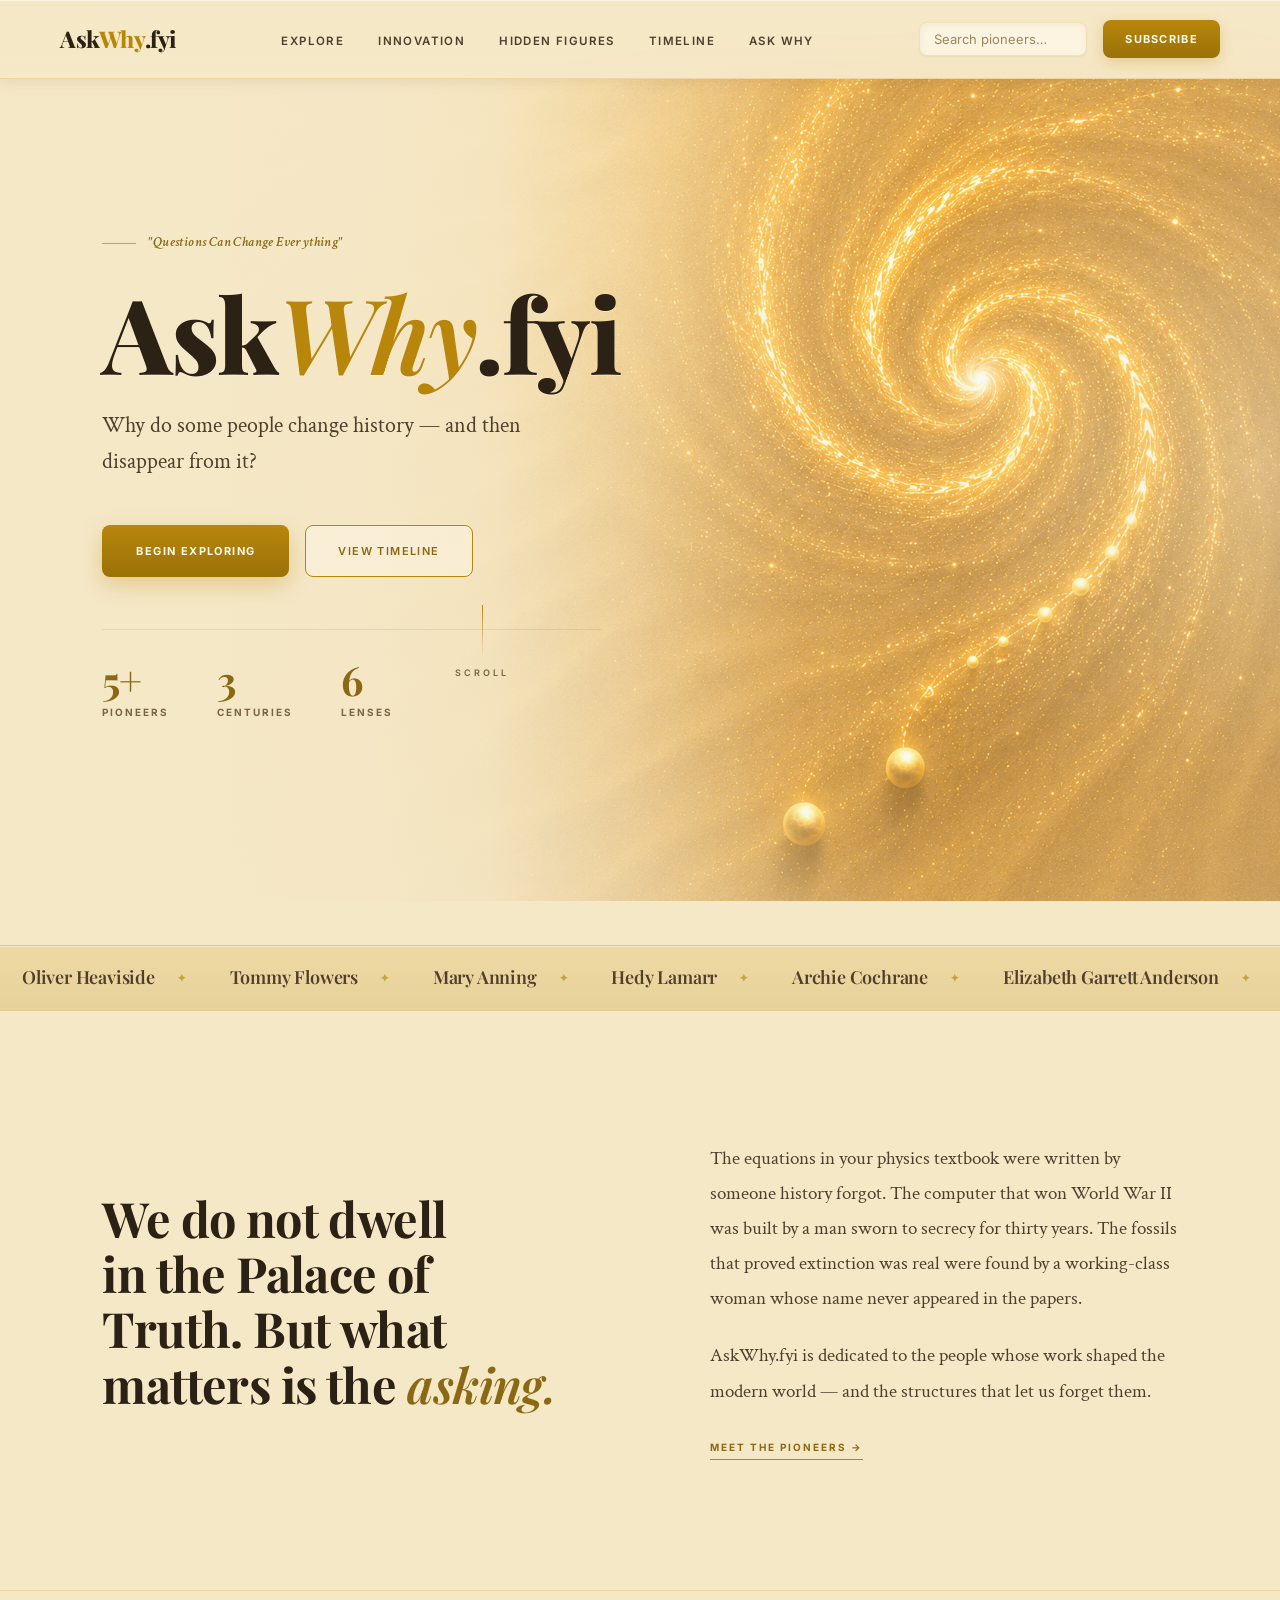
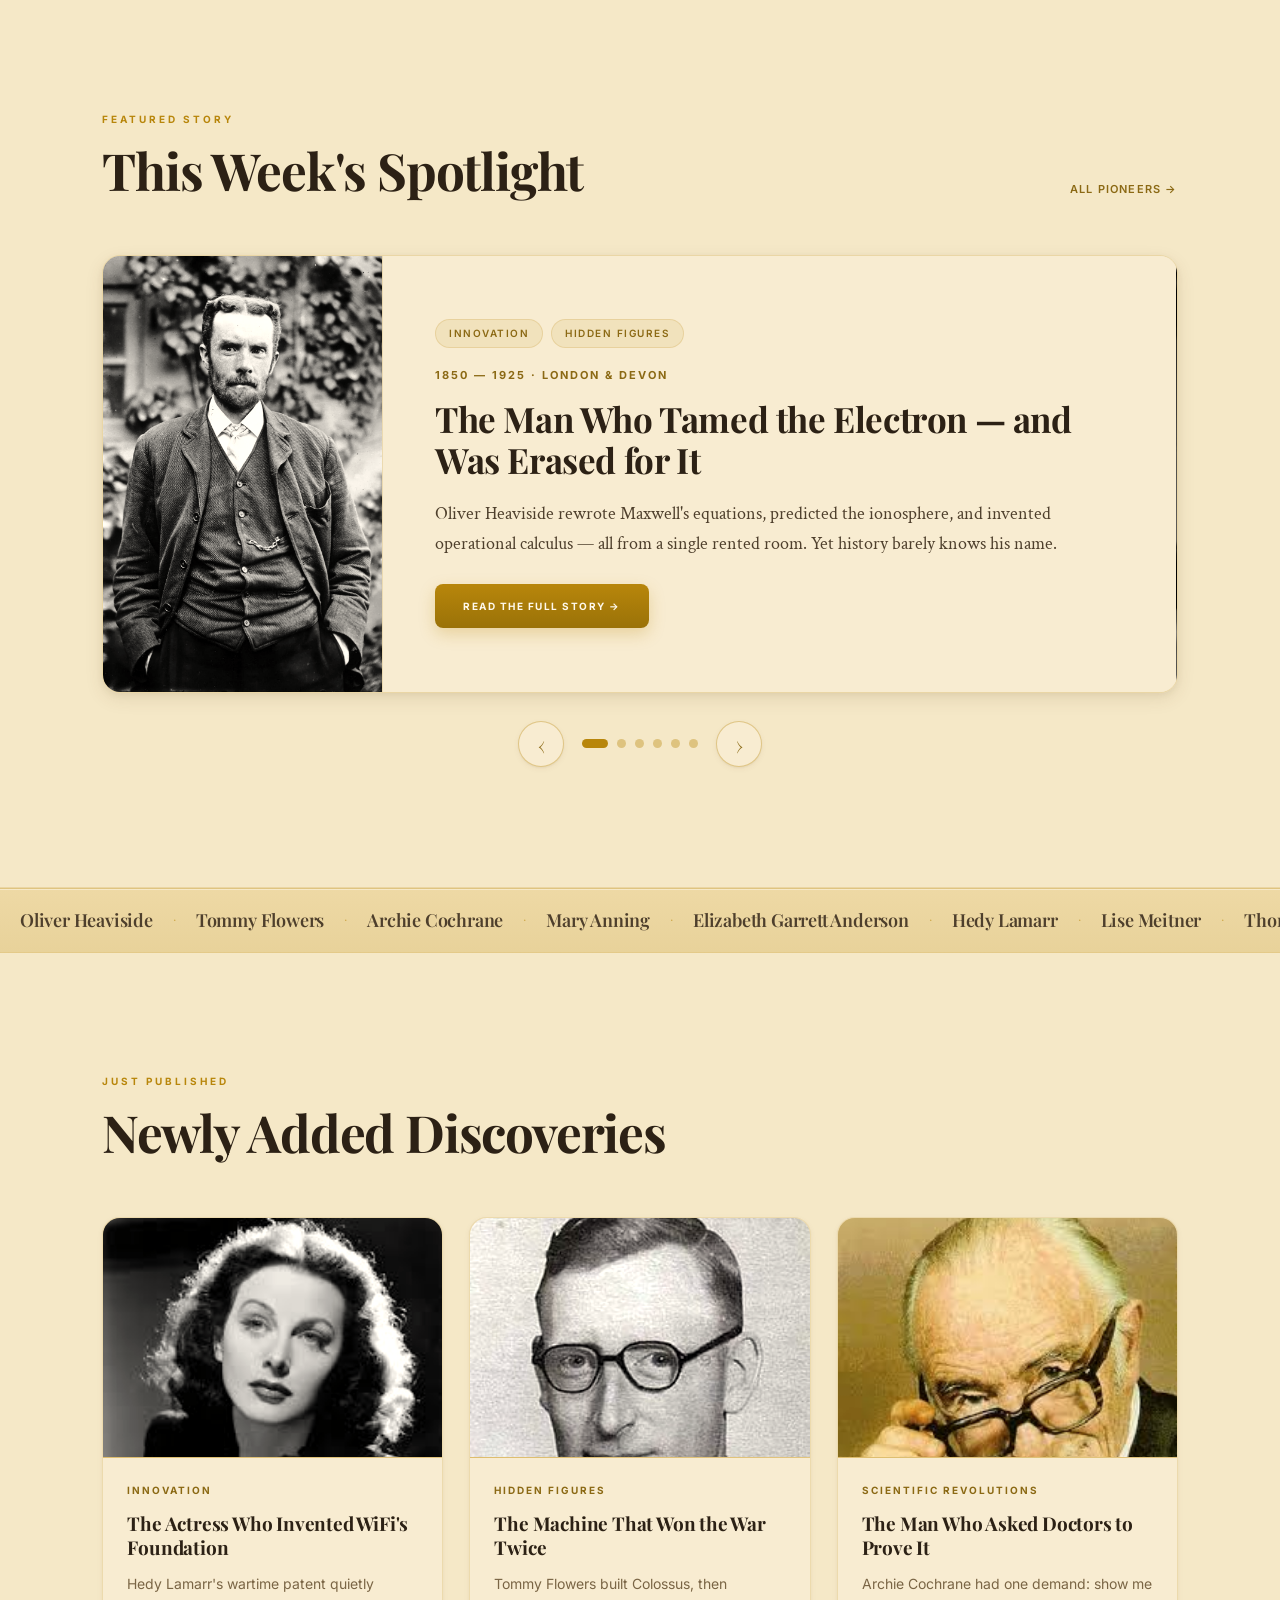
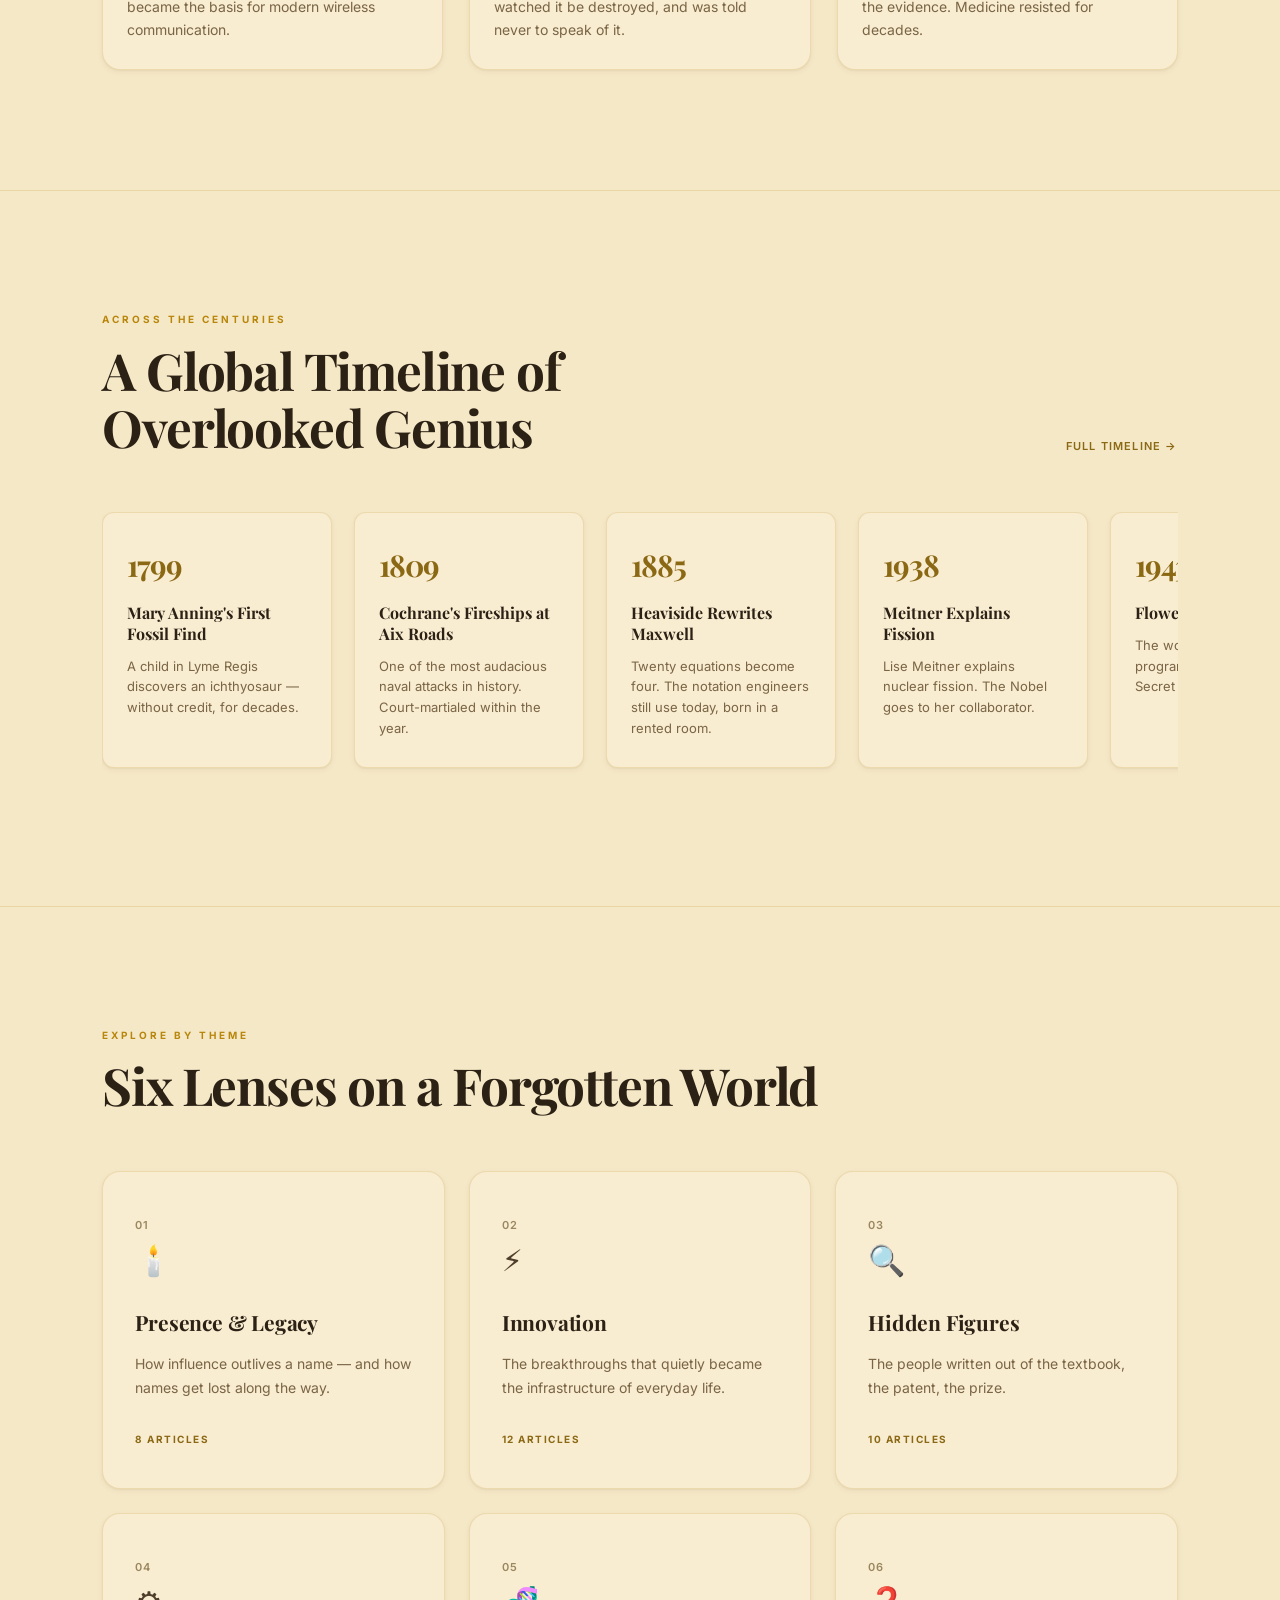
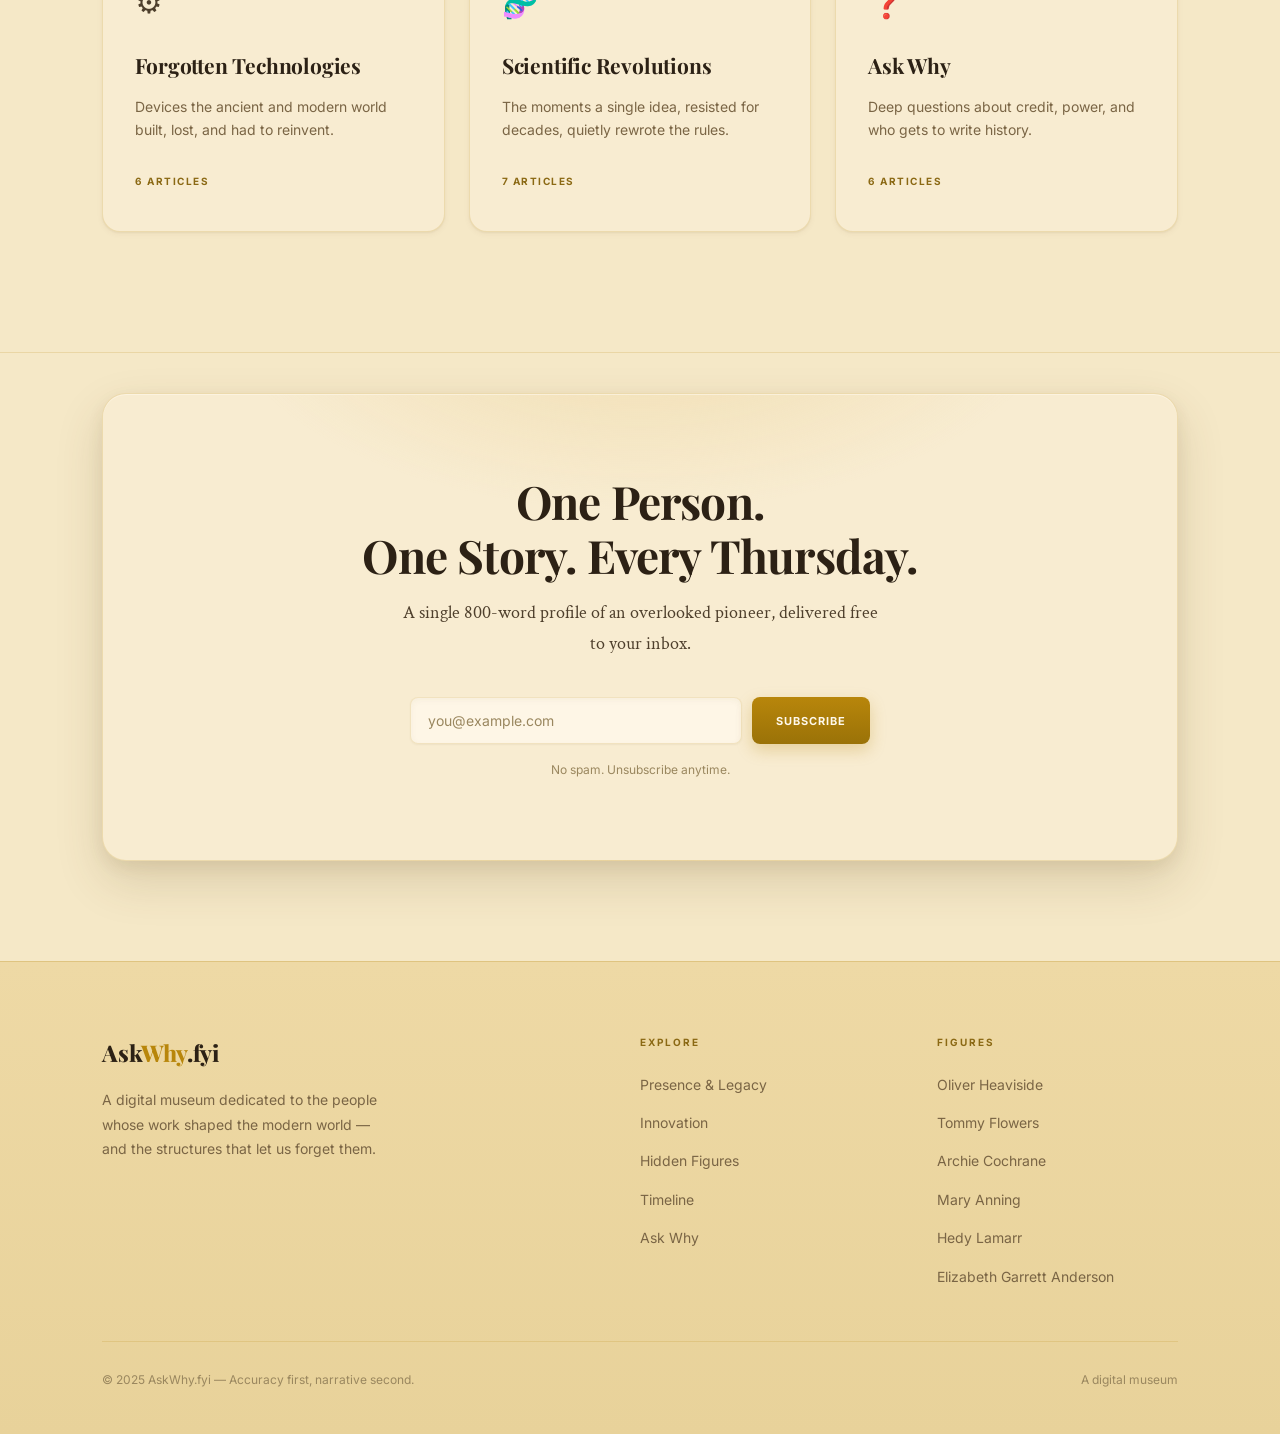
==== commit 07d7f52b: "Update homepage design" ====
--- a/index.html
+++ b/index.html
@@ -367,7 +367,11 @@
         </div>
       </a>
       <a href="flowers.html" class="card">
-        <div class="card-thumb" aria-hidden="true">💻</div>
+    <div class="card-thumb">
+        <img src="images/Tommy_Flowers.jpg"
+             alt="Tommy Flowers"
+             loading="lazy">
+    </div>
         <div class="card-body">
           <p class="card-tag">Hidden Figures</p>
           <h3 class="card-title">The Machine That Won the War Twice</h3>
@@ -375,7 +379,11 @@
         </div>
       </a>
       <a href="cochrane.html" class="card">
-        <div class="card-thumb" aria-hidden="true">⚗️</div>
+    <div class="card-thumb">
+        <img src="images/Cochrane.jpg"
+             alt="Archie Cochrane"
+             loading="lazy">
+    </div>
         <div class="card-body">
           <p class="card-tag">Scientific Revolutions</p>
           <h3 class="card-title">The Man Who Asked Doctors to Prove It</h3>
--- a/style.css
+++ b/style.css
@@ -772,22 +772,25 @@
   border-color: var(--gold-border-strong);
   box-shadow: var(--shadow-lg);
 }
-.card-thumb {
-  aspect-ratio: 16/9;
-  background: linear-gradient(135deg, var(--sand-3) 0%, var(--surface) 100%);
-  display: flex;
-  align-items: center;
-  justify-content: center;
-  font-size: 40px;
-  color: rgba(139,105,20,.45);
-  border-bottom: 1px solid var(--gold-border);
-  overflow: hidden;
-}
-.card-thumb img {
-  width: 100%; height: 100%;
-  object-fit: cover;
-  filter: sepia(14%) contrast(1.03);
-  transition: transform .5s ease;
+.card-thumb{
+    height:240px;
+    overflow:hidden;
+    background:linear-gradient(135deg,var(--sand-3),var(--surface));
+    border-bottom:1px solid var(--gold-border);
+    position:relative;
+}
+
+.card-thumb img{
+    width:100%;
+    height:100%;
+    object-fit:cover;
+    object-position:center 15%;
+    transition:transform .5s ease;
+    filter:sepia(12%) contrast(1.02);
+}
+
+.card:hover .card-thumb img{
+    transform:scale(1.05);
 }
 .card:hover .card-thumb img { transform: scale(1.05); }
 .card-body { padding: 24px 24px 28px; }
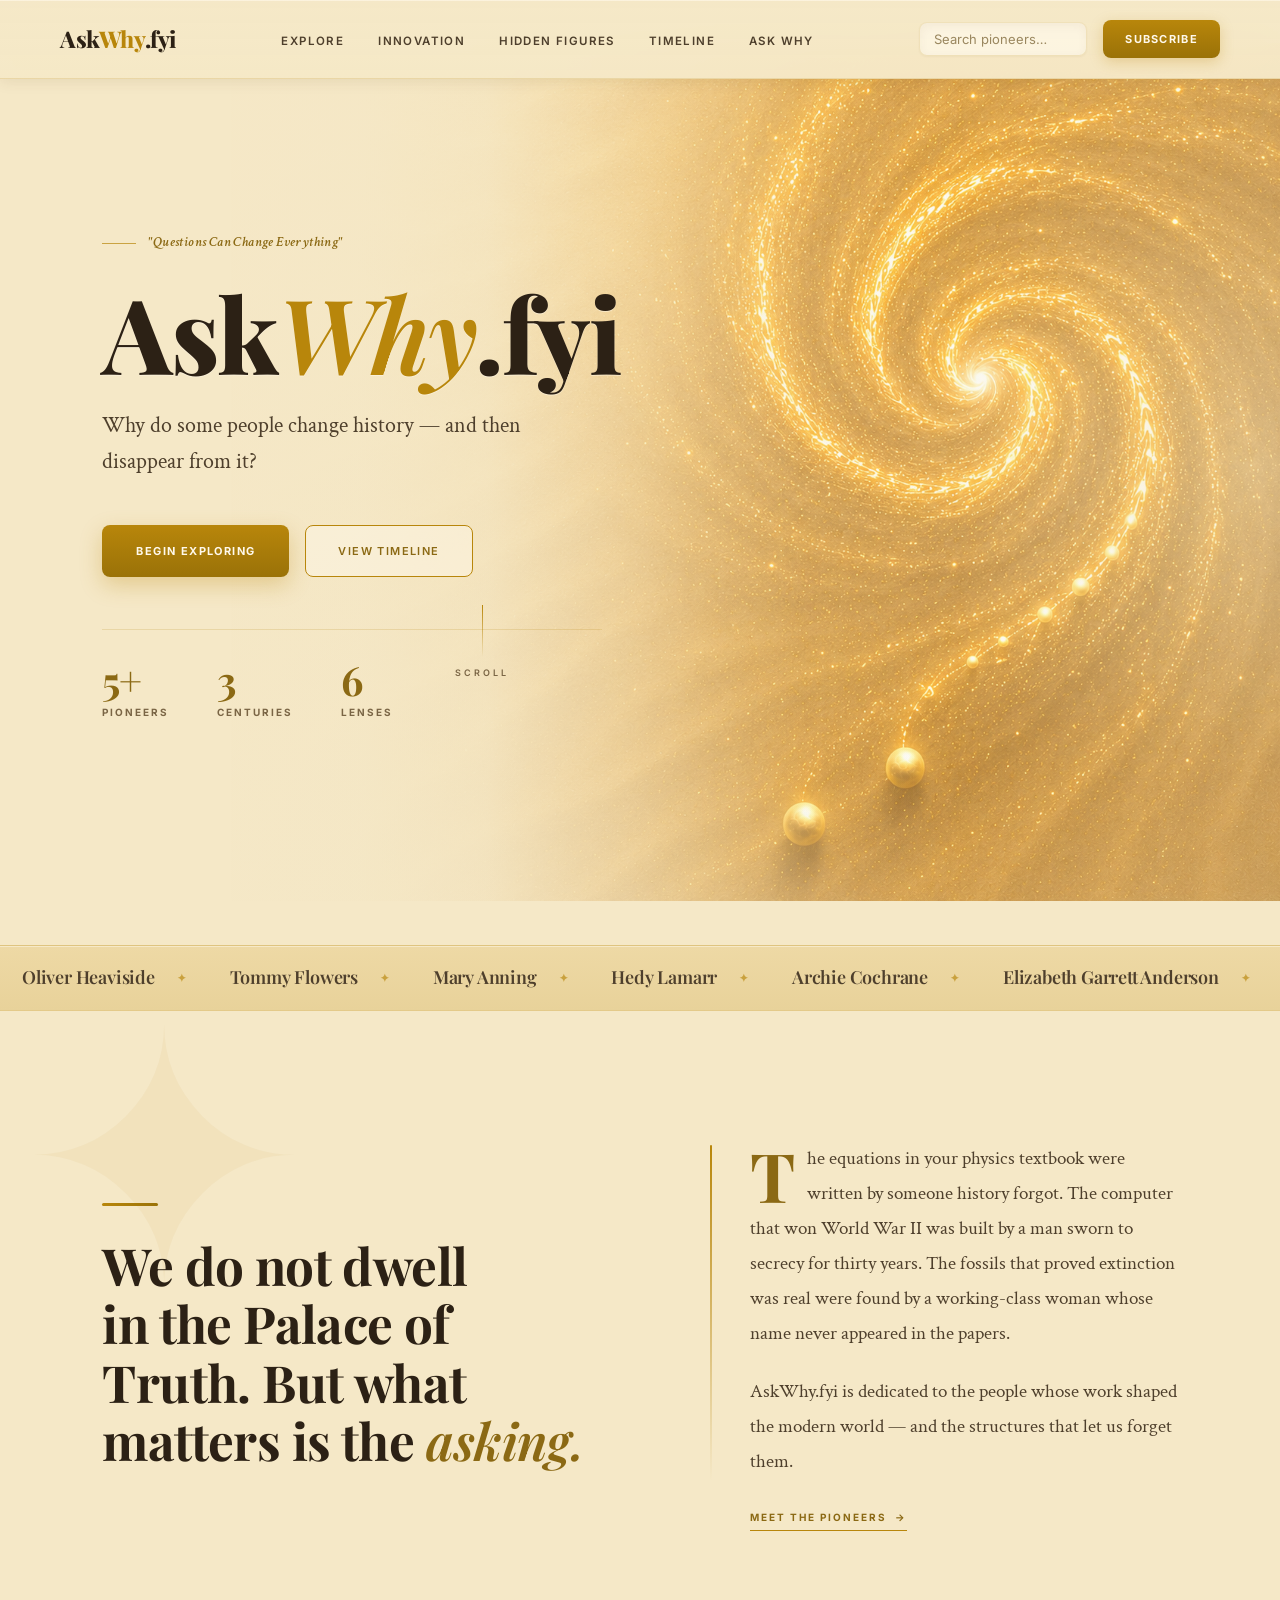
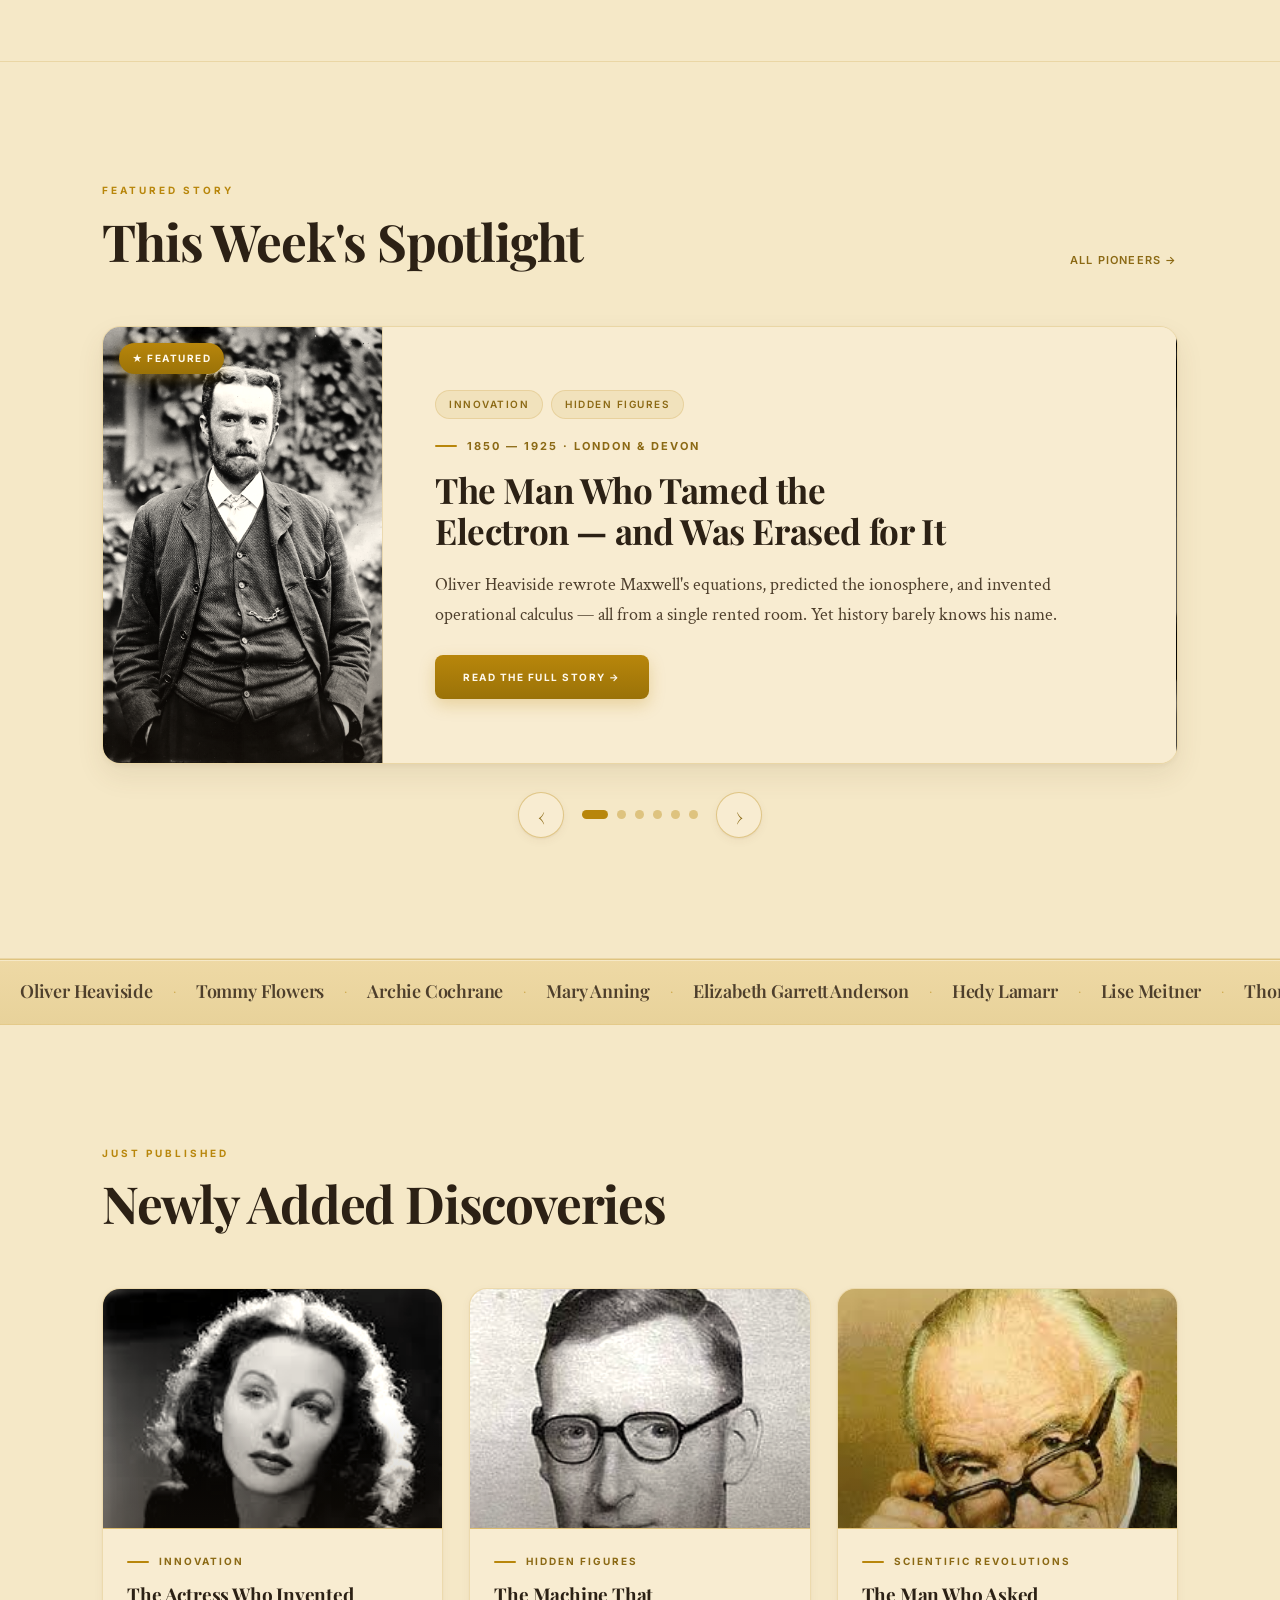
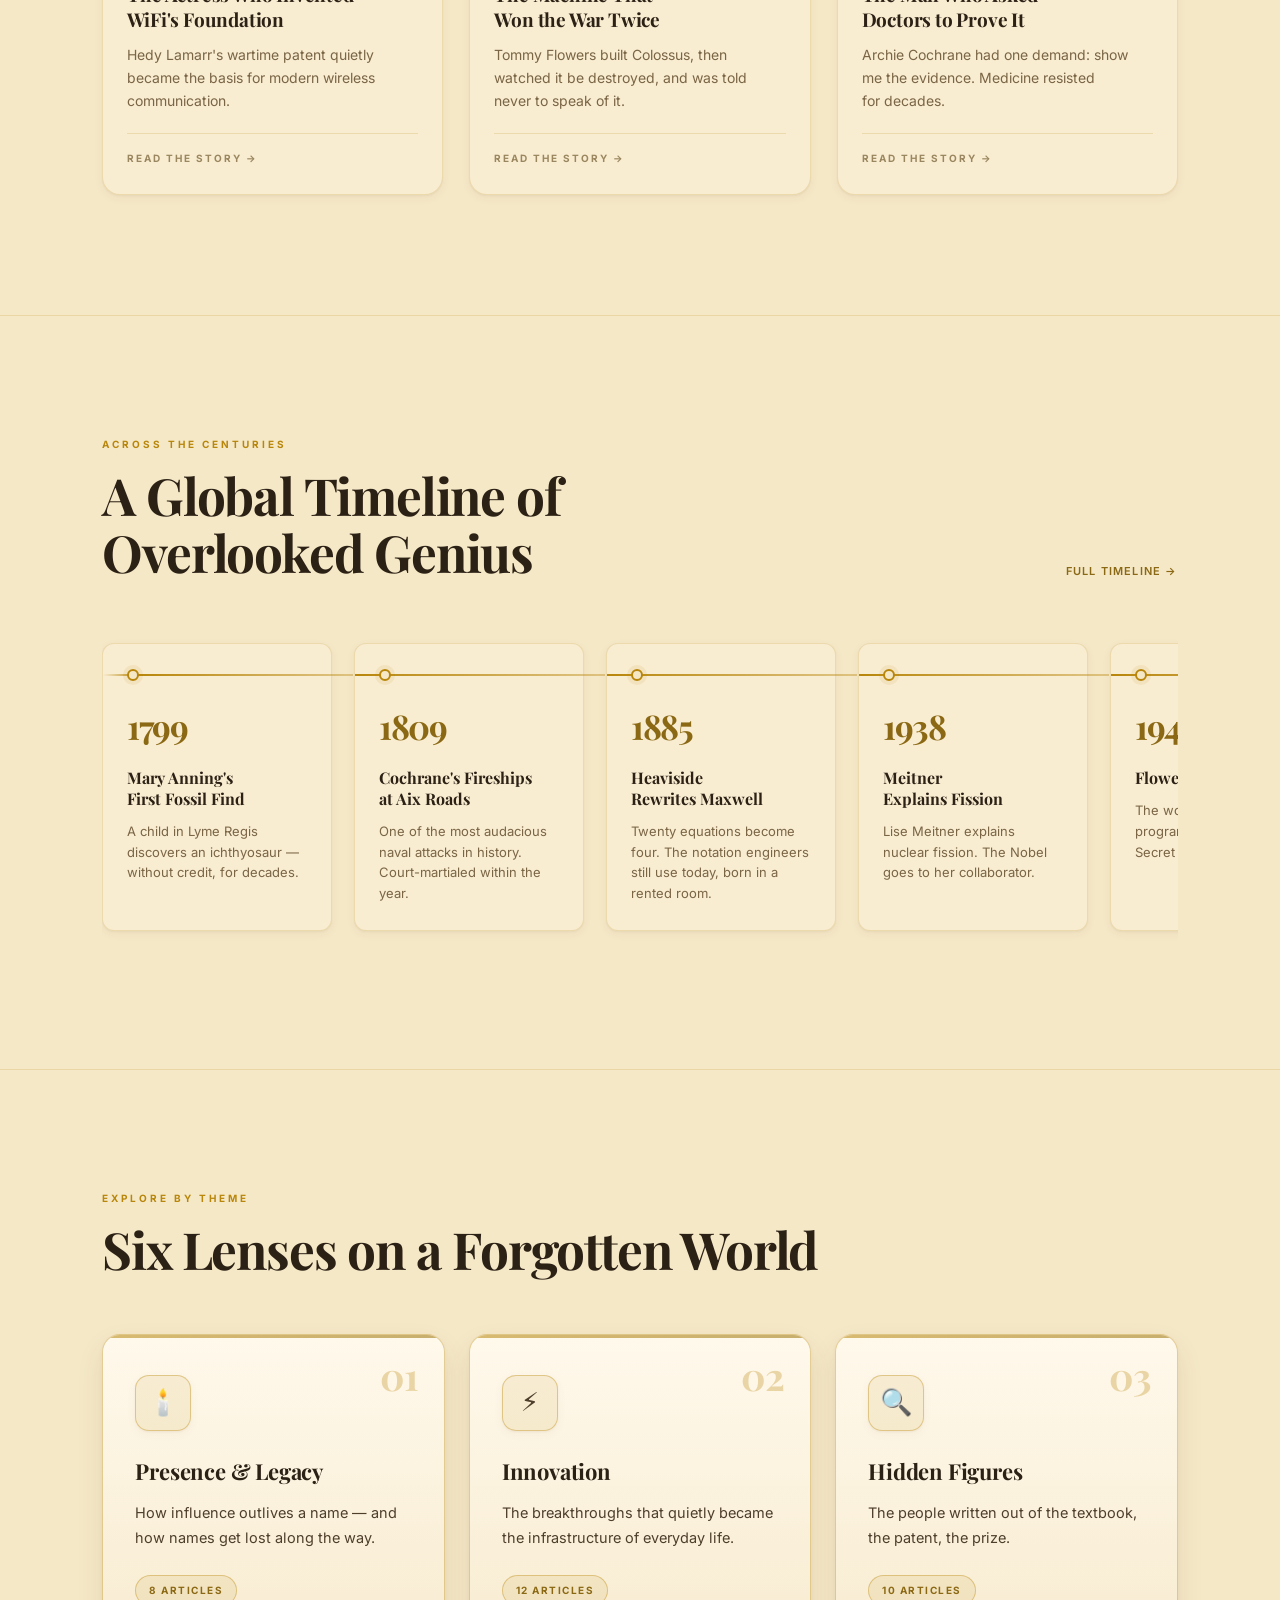
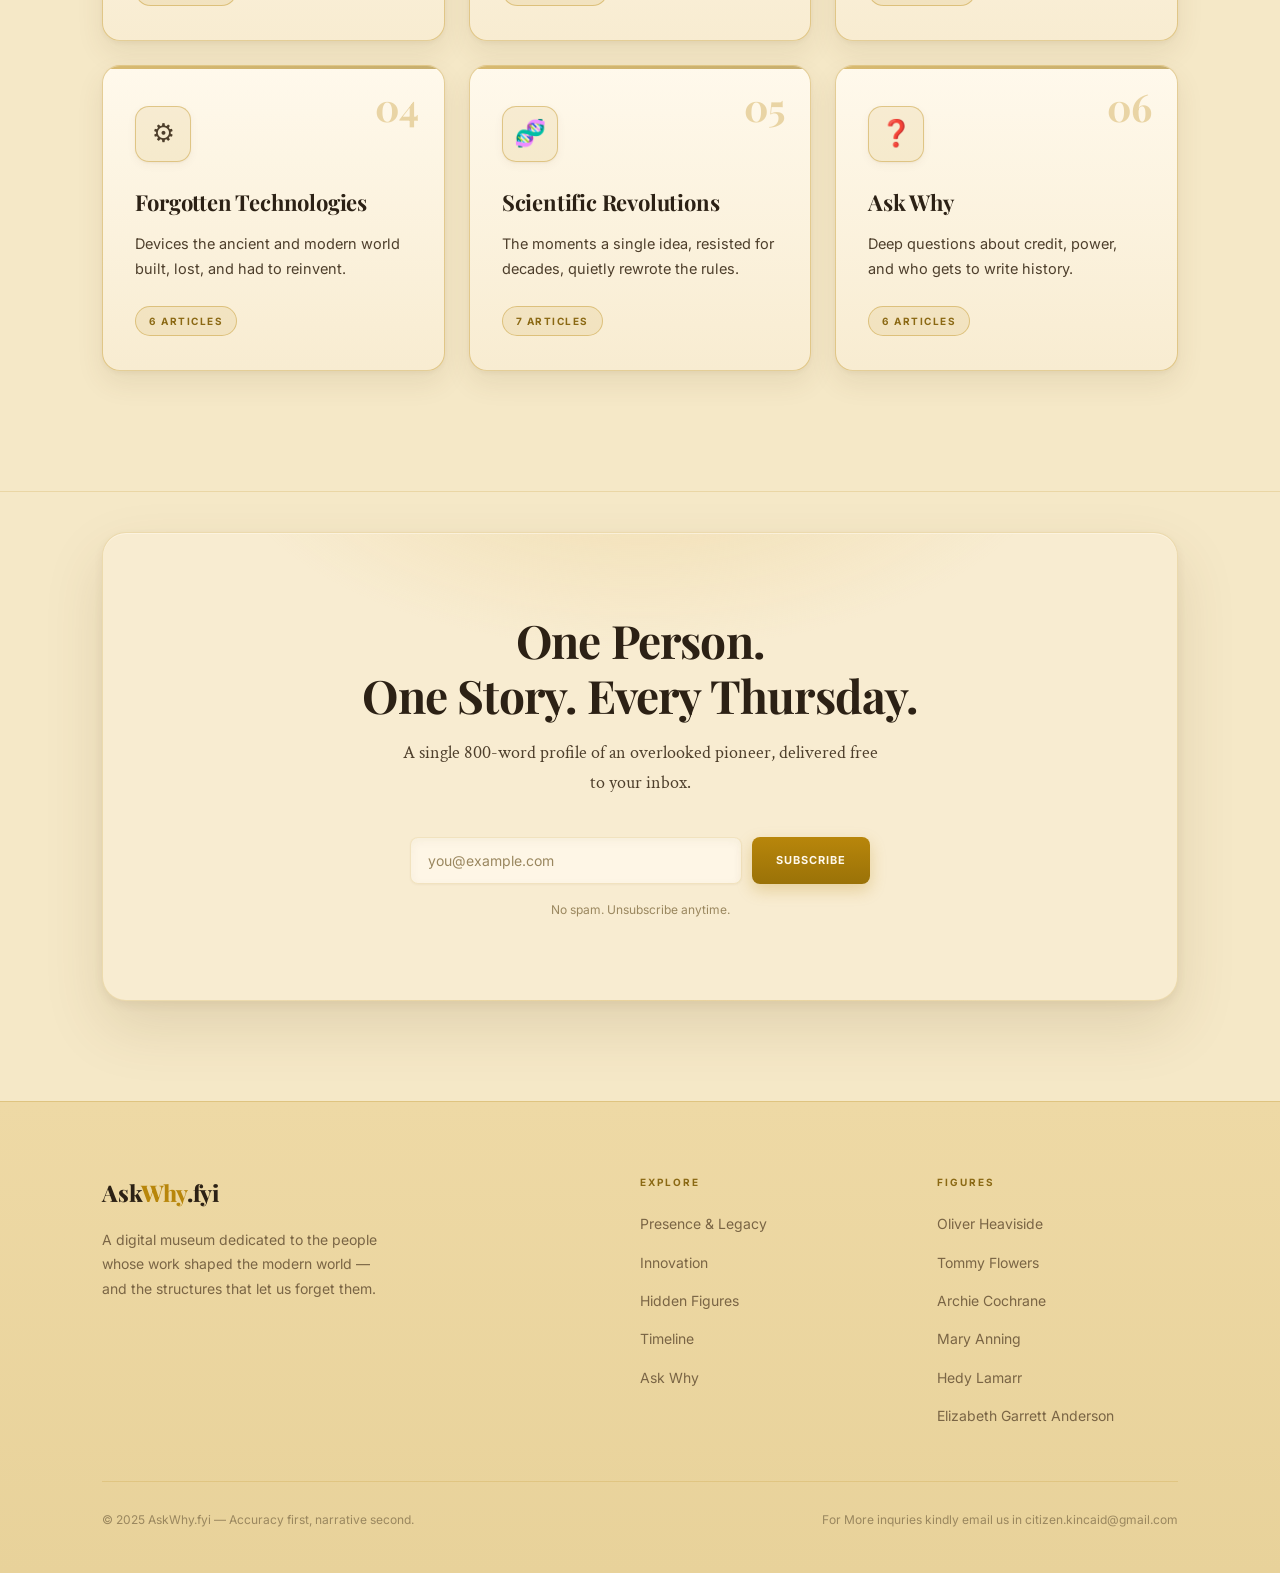
==== commit 17620cd6: "Improve biography pages and homepage" ====
--- a/index.html
+++ b/index.html
@@ -176,7 +176,7 @@
     <div class="intro-body">
       <p>The equations in your physics textbook were written by someone history forgot. The computer that won World War II was built by a man sworn to secrecy for thirty years. The fossils that proved extinction was real were found by a working-class woman whose name never appeared in the papers.</p>
       <p>AskWhy.fyi is dedicated to the people whose work shaped the modern world — and the structures that let us forget them.</p>
-      <a href="hidden-figures.html">Meet the pioneers →</a>
+      <a href="hidden-figures.html">Meet the pioneers <span class="arrow">→</span></a>
     </div>
   </section>
 
@@ -534,7 +534,7 @@
     </div>
     <div class="footer-bottom">
       <span>© 2025 AskWhy.fyi — Accuracy first, narrative second.</span>
-      <span>A digital museum</span>
+      <span>For More inquries kindly email us in citizen.kincaid@gmail.com</span>
     </div>
   </footer>
 
@@ -544,6 +544,16 @@
     const canvas = document.getElementById('heroCanvas');
     const ctx = canvas.getContext('2d');
     let particles = [];
+    let t = 0;
+
+    // Same gold as before — colours are unchanged.
+    const STAR = '140,100,30';
+    const reduceMotion = window.matchMedia('(prefers-reduced-motion: reduce)').matches;
+
+    // Cursor tracking (canvas has pointer-events:none, so we read from window
+    // and translate into canvas-local coordinates).
+    const pointer = { x: -9999, y: -9999, active: false };
+    const RADIUS = 130;           // how close the cursor's pull/lines reach
 
     function resize() {
       const left = canvas.parentElement;
@@ -562,25 +572,82 @@
           alpha: Math.random() * 0.28 + 0.06,
           vx: (Math.random() - 0.5) * 0.2,
           vy: (Math.random() - 0.5) * 0.2,
+          tw: Math.random() * Math.PI * 2,        // twinkle phase
         });
       }
     }
 
     function draw() {
       ctx.clearRect(0, 0, canvas.width, canvas.height);
+      t += 0.016;
+
+      // Soft gold glow that follows the cursor — makes the field feel alive.
+      if (pointer.active) {
+        const glow = ctx.createRadialGradient(pointer.x, pointer.y, 0, pointer.x, pointer.y, RADIUS);
+        glow.addColorStop(0, `rgba(${STAR},0.08)`);
+        glow.addColorStop(1, `rgba(${STAR},0)`);
+        ctx.fillStyle = glow;
+        ctx.fillRect(pointer.x - RADIUS, pointer.y - RADIUS, RADIUS * 2, RADIUS * 2);
+      }
+
       particles.forEach(p => {
+        // Gentle twinkle on the brightness.
+        const tw = reduceMotion ? p.alpha : p.alpha + Math.sin(t * 1.5 + p.tw) * 0.05;
+
+        // Cursor pull — stars near the pointer drift toward it a touch,
+        // so the galaxy "moves with" the cursor.
+        if (pointer.active && !reduceMotion) {
+          const dx = pointer.x - p.x;
+          const dy = pointer.y - p.y;
+          const dist = Math.hypot(dx, dy);
+          if (dist < RADIUS && dist > 0.5) {
+            const force = (1 - dist / RADIUS) * 0.6;
+            p.x += (dx / dist) * force;
+            p.y += (dy / dist) * force;
+
+            // Faint constellation line from the star to the cursor.
+            ctx.strokeStyle = `rgba(${STAR},${(1 - dist / RADIUS) * 0.14})`;
+            ctx.lineWidth = 0.6;
+            ctx.beginPath();
+            ctx.moveTo(p.x, p.y);
+            ctx.lineTo(pointer.x, pointer.y);
+            ctx.stroke();
+          }
+        }
+
         ctx.beginPath();
         ctx.arc(p.x, p.y, p.r, 0, Math.PI * 2);
-        ctx.fillStyle = `rgba(140,100,30,${p.alpha})`;
+        ctx.fillStyle = `rgba(${STAR},${Math.max(0.04, tw)})`;
         ctx.fill();
+
         p.x += p.vx; p.y += p.vy;
         if (p.x < 0) p.x = canvas.width;
         if (p.x > canvas.width) p.x = 0;
         if (p.y < 0) p.y = canvas.height;
         if (p.y > canvas.height) p.y = 0;
       });
+
       requestAnimationFrame(draw);
     }
+
+    function updatePointer(clientX, clientY) {
+      const rect = canvas.getBoundingClientRect();
+      const x = clientX - rect.left;
+      const y = clientY - rect.top;
+      if (x >= 0 && x <= rect.width && y >= 0 && y <= rect.height) {
+        pointer.x = x; pointer.y = y; pointer.active = true;
+      } else {
+        pointer.active = false;
+      }
+    }
+
+    window.addEventListener('mousemove', e => updatePointer(e.clientX, e.clientY));
+    window.addEventListener('mouseout', () => { pointer.active = false; });
+    // Touch: let the field respond to a finger drag too.
+    window.addEventListener('touchmove', e => {
+      if (e.touches[0]) updatePointer(e.touches[0].clientX, e.touches[0].clientY);
+    }, { passive: true });
+    window.addEventListener('touchend', () => { pointer.active = false; });
 
     resize(); init(); draw();
     window.addEventListener('resize', () => { resize(); init(); });
--- a/style.css
+++ b/style.css
@@ -1386,4 +1386,712 @@
 @media (max-width: 768px) {
   .spotlight-nav { gap: 14px; margin-top: 22px; }
   .spot-btn { width: 42px; height: 42px; font-size: 20px; }
+}
+/* ══════════════════════════════════════════
+   MOBILE MENU  (hamburger)
+   Added: gives phones a real way to navigate.
+   Uses only existing sand/gold tokens — no new colours,
+   no background-colour changes.
+   The button + panel are injected by script.js on every page.
+══════════════════════════════════════════ */
+.nav-toggle {
+  display: none;                 /* hidden on desktop; revealed ≤768px */
+  flex-direction: column;
+  justify-content: center;
+  gap: 5px;
+  width: 44px;
+  height: 44px;
+  padding: 0 10px;
+  border: 1px solid var(--gold-border);
+  border-radius: var(--r-sm);
+  background: rgba(255,249,236,.7);
+  box-shadow: var(--shadow-sm) inset;
+  cursor: pointer;
+  -webkit-tap-highlight-color: transparent;
+}
+.nav-toggle span {
+  display: block;
+  height: 2px;
+  width: 100%;
+  background: var(--gold-dark);
+  border-radius: 2px;
+  transition: transform .3s ease, opacity .2s ease;
+}
+.nav-toggle.is-open span:nth-child(1) { transform: translateY(7px) rotate(45deg); }
+.nav-toggle.is-open span:nth-child(2) { opacity: 0; }
+.nav-toggle.is-open span:nth-child(3) { transform: translateY(-7px) rotate(-45deg); }
+
+/* Slide-down panel */
+.mobile-menu {
+  position: fixed;
+  top: 0; left: 0; right: 0;
+  z-index: 190;                  /* just under the navbar (200) */
+  padding: 84px 24px 28px;
+  background: linear-gradient(180deg, rgba(245,232,199,.99) 0%, rgba(238,217,165,.99) 100%);
+  backdrop-filter: blur(22px) saturate(140%);
+  -webkit-backdrop-filter: blur(22px) saturate(140%);
+  border-bottom: 1px solid var(--gold-border);
+  box-shadow: var(--shadow-lg);
+  transform: translateY(-100%);
+  opacity: 0;
+  pointer-events: none;
+  max-height: 100vh;
+  overflow-y: auto;
+  transition: transform .38s cubic-bezier(.4,0,.2,1), opacity .3s ease;
+}
+.mobile-menu.is-open { transform: translateY(0); opacity: 1; pointer-events: auto; }
+
+.mobile-menu ul { list-style: none; }
+.mobile-menu li { border-top: 1px solid var(--gold-border); }
+.mobile-menu li:last-child { border-bottom: 1px solid var(--gold-border); }
+.mobile-menu a {
+  display: block;
+  padding: 16px 6px;
+  font-size: 14px;
+  font-weight: 600;
+  letter-spacing: 1.4px;
+  text-transform: uppercase;
+  color: var(--ink-2);
+  transition: color .2s ease, padding-left .2s ease;
+}
+.mobile-menu a:hover,
+.mobile-menu a.active { color: var(--gold-dark); padding-left: 14px; }
+
+.mobile-menu .mobile-search {
+  width: 100%;
+  margin-bottom: 20px;
+  padding: 12px 14px;
+  border: 1px solid var(--gold-border);
+  border-radius: var(--r-sm);
+  background: rgba(255,249,236,.8);
+  color: var(--ink-1);
+  font-family: var(--font-body);
+  font-size: 14px;
+  outline: none;
+}
+.mobile-menu .mobile-search:focus {
+  border-color: var(--gold);
+  box-shadow: 0 0 0 3px rgba(184,134,11,.12);
+}
+
+/* Stop the page scrolling behind an open menu */
+body.menu-open { overflow: hidden; }
+
+@media (max-width: 768px) {
+  .nav-toggle { display: flex; }
+}
+@media (min-width: 769px) {
+  .nav-toggle, .mobile-menu { display: none !important; }
+}
+
+/* ══════════════════════════════════════════════════════════
+   MODERN POLISH LAYER
+   Purely cosmetic refinement. No background-colour changes,
+   no structural/layout changes — only shadows, easing, hover
+   accents, button sheen and typography crispness.
+   Appended last so it refines the existing rules cleanly.
+══════════════════════════════════════════════════════════ */
+
+:root {
+  /* Smooth, contemporary easing curves */
+  --ease-out: cubic-bezier(.22, 1, .36, 1);
+  --ease-soft: cubic-bezier(.4, 0, .2, 1);
+
+  /* Softer, more diffuse layered shadows (modern depth) */
+  --shadow-sm: 0 1px 2px rgba(90,62,18,.05), 0 3px 10px rgba(90,62,18,.05);
+  --shadow-md: 0 2px 4px rgba(90,62,18,.05), 0 12px 28px rgba(90,62,18,.09);
+  --shadow-lg: 0 4px 10px rgba(90,62,18,.07), 0 26px 60px rgba(90,62,18,.13);
+  --shadow-xl: 0 8px 20px rgba(90,62,18,.08), 0 44px 96px rgba(90,62,18,.17);
+}
+
+/* ── Typography crispness ──
+   text-wrap keeps headlines from leaving orphans; ignored by
+   older browsers, so it degrades gracefully. */
+.hero h1, .page-hero h1, .bio-name,
+.section-title, .intro-statement,
+.spotlight-title, .newsletter-title,
+.card-title, .lens-title, .figure-name,
+.timeline-card-title, .bio-article h2 {
+  text-wrap: balance;
+}
+.hero-sub, .page-hero p, .bio-intro,
+.card-excerpt, .lens-desc, .figure-excerpt,
+.spotlight-text, .newsletter-sub {
+  text-wrap: pretty;
+}
+
+/* ── Smoother interactive motion ──
+   Re-declares transitions on the cards/buttons using the new
+   easing + a touch more travel time for a refined feel. */
+.card, .lens-card, .figure-card, .spotlight, .timeline-card {
+  transition: transform .45s var(--ease-out),
+              box-shadow .45s var(--ease-out),
+              border-color .45s var(--ease-out);
+}
+.btn-primary, .btn-secondary, .btn-read,
+.newsletter-btn, .subscribe-btn, .filter-tab {
+  transition: transform .3s var(--ease-out),
+              box-shadow .3s var(--ease-out),
+              background .3s var(--ease-soft),
+              border-color .3s var(--ease-soft),
+              filter .3s var(--ease-soft);
+}
+
+/* ── Card top-accent reveal ──
+   A thin gold line that draws in across the top edge on hover.
+   Additive pseudo-element — does not affect layout. */
+.card, .figure-card, .timeline-card {
+  position: relative;
+}
+.card::before, .figure-card::before, .timeline-card::before {
+  content: '';
+  position: absolute;
+  top: 0; left: 0; right: 0;
+  height: 2px;
+  background: linear-gradient(90deg, transparent, var(--gold), transparent);
+  transform: scaleX(0);
+  transform-origin: center;
+  transition: transform .5s var(--ease-out);
+  z-index: 3;
+  pointer-events: none;
+}
+.card:hover::before,
+.figure-card:hover::before,
+.timeline-card:hover::before { transform: scaleX(1); }
+
+/* Slightly deeper, smoother lift */
+.card:hover        { transform: translateY(-7px); }
+.figure-card:hover { transform: translateY(-8px); }
+.lens-card:hover   { transform: translateY(-7px); }
+.timeline-card:hover { transform: translateY(-6px); }
+
+/* ── Image treatment: smoother zoom + gentle warmth on hover ── */
+.card-thumb img, .spotlight-portrait img, .figure-img img {
+  transition: transform .7s var(--ease-out), filter .5s var(--ease-soft);
+}
+.card:hover .card-thumb img,
+.spotlight:hover .spotlight-portrait img { filter: sepia(10%) contrast(1.06) brightness(1.02); }
+
+/* ── Button sheen sweep ──
+   A soft diagonal highlight that glides across gold buttons on hover. */
+.btn-primary, .btn-read, .newsletter-btn, .subscribe-btn {
+  position: relative;
+  overflow: hidden;
+  isolation: isolate;
+}
+.btn-primary::after, .btn-read::after,
+.newsletter-btn::after, .subscribe-btn::after {
+  content: '';
+  position: absolute;
+  top: 0; left: -120%;
+  width: 60%; height: 100%;
+  background: linear-gradient(100deg, transparent, rgba(255,249,236,.45), transparent);
+  transform: skewX(-18deg);
+  transition: left .6s var(--ease-out);
+  z-index: -1;
+  pointer-events: none;
+}
+.btn-primary:hover::after, .btn-read:hover::after,
+.newsletter-btn:hover::after, .subscribe-btn:hover::after { left: 130%; }
+
+/* ── Refined tag pills ── */
+.tag-pill {
+  transition: background .3s var(--ease-soft), border-color .3s var(--ease-soft), color .3s var(--ease-soft);
+}
+.tag-pill:hover {
+  background: rgba(184,134,11,.16);
+  border-color: var(--gold-border-strong);
+  color: var(--gold-dark);
+}
+
+/* ── Nav polish: springier underline + subtle logo lift ── */
+.nav-links a::after { transition: width .3s var(--ease-out); }
+.logo { transition: transform .3s var(--ease-out); display: inline-block; }
+.logo:hover { transform: translateY(-1px); }
+
+/* ── Eyebrow accent line grows a hair on section hover-in ── */
+.section-eyebrow { transition: letter-spacing .3s var(--ease-soft); }
+
+/* ── Newsletter + spotlight: refined focus glow already exists; add a
+     soft floating feel to the newsletter card border on hover ── */
+.newsletter { transition: box-shadow .5s var(--ease-out), border-color .5s var(--ease-out); }
+.newsletter:hover { border-color: var(--gold-border-strong); }
+
+/* ── Bio portraits: gentle interactive lift ── */
+.bio-portrait img {
+  transition: transform .5s var(--ease-out), box-shadow .5s var(--ease-out);
+}
+.bio-portrait img:hover {
+  transform: translateY(-4px);
+  box-shadow: 0 0 0 5px rgba(184,134,11,.10), var(--shadow-xl);
+}
+
+/* ── Filter tab active/hover smoothing ── */
+.filter-tab:hover { transform: translateY(-1px); }
+
+/* ── Respect reduced motion: neutralise the added transforms ── */
+@media (prefers-reduced-motion: reduce) {
+  .card:hover, .figure-card:hover, .lens-card:hover,
+  .timeline-card:hover, .logo:hover, .bio-portrait img:hover,
+  .filter-tab:hover { transform: none; }
+  .card::before, .figure-card::before, .timeline-card::before { transition: none; }
+}
+
+/* ══════════════════════════════════════════════════════════
+   INTRO SECTION — editorial restyle
+   Scoped to the "Palace of Truth" block only.
+   Keeps the sand background + two-column grid; adds an
+   editorial finish. No background-colour change.
+══════════════════════════════════════════════════════════ */
+.intro-section {
+  position: relative;
+  overflow: hidden;
+}
+
+/* Oversized, faint ✦ motif behind the statement (on-brand sparkle) */
+.intro-section::before {
+  content: "✦";
+  position: absolute;
+  top: -46px;
+  left: 1.5%;
+  font-family: var(--font-display);
+  font-size: clamp(200px, 27vw, 380px);
+  line-height: 1;
+  color: rgba(184,134,11,.055);
+  pointer-events: none;
+  z-index: 0;
+  user-select: none;
+}
+
+/* Keep real content above the motif */
+.intro-statement,
+.intro-body { position: relative; z-index: 1; }
+
+/* Gold kicker rule above the headline */
+.intro-statement {
+  font-size: clamp(32px, 4vw, 54px);
+}
+.intro-statement::before {
+  content: "";
+  display: block;
+  width: 56px;
+  height: 3px;
+  border-radius: 2px;
+  background: linear-gradient(90deg, var(--gold), var(--gold-mid));
+  margin-bottom: 30px;
+}
+
+/* Editorial column-rule + drop-cap on the body side */
+.intro-body { padding-left: 40px; }
+.intro-body::before {
+  content: "";
+  position: absolute;
+  left: 0; top: 4px; bottom: 4px;
+  width: 2px;
+  border-radius: 2px;
+  background: linear-gradient(180deg, var(--gold), transparent 88%);
+}
+.intro-body p:first-of-type::first-letter {
+  float: left;
+  font-family: var(--font-display);
+  font-weight: 700;
+  font-size: 68px;
+  line-height: .82;
+  padding: 6px 12px 0 0;
+  color: var(--gold-dark);
+}
+
+/* Arrow link with a sliding arrow + growing underline */
+.intro-body a {
+  display: inline-flex;
+  align-items: center;
+  gap: 8px;
+  border-bottom: none;
+  padding-bottom: 6px;
+  position: relative;
+}
+.intro-body a::after {
+  content: "";
+  position: absolute;
+  left: 0; bottom: 0;
+  height: 1.5px;
+  width: 100%;
+  background: var(--gold);
+  transform: scaleX(1);
+  transform-origin: left;
+  transition: transform .4s var(--ease-out);
+}
+.intro-body a:hover { opacity: 1; letter-spacing: 2px; color: var(--gold); }
+.intro-body a:hover::after { transform: scaleX(1.06); }
+.intro-body a .arrow {
+  display: inline-block;
+  transition: transform .35s var(--ease-out);
+}
+.intro-body a:hover .arrow { transform: translateX(5px); }
+
+/* Small screens: soften the motif, keep the rule tidy */
+@media (max-width: 1100px) {
+  .intro-section::before { font-size: 200px; top: -30px; opacity: .8; }
+  .intro-body { padding-left: 28px; }
+}
+@media (max-width: 560px) {
+  .intro-section::before { display: none; }
+  .intro-body p:first-of-type::first-letter { font-size: 54px; }
+}
+
+/* ══════════════════════════════════════════════════════════
+   CARDS SECTION — "Newly Added" editorial restyle
+   Scoped to .cards-section only. Keeps sand background + grid.
+   Adds: kicker tick before the tag, a unifying photo scrim,
+   title hover, and a "Read the story →" footer affordance.
+══════════════════════════════════════════════════════════ */
+
+/* Kicker tick before each tag (matches the intro rule) */
+.cards-section .card-tag {
+  display: flex;
+  align-items: center;
+  gap: 10px;
+}
+.cards-section .card-tag::before {
+  content: "";
+  width: 22px;
+  height: 2px;
+  border-radius: 2px;
+  background: var(--gold);
+  flex-shrink: 0;
+}
+
+/* Soft warm scrim over the lower photo — unifies the mixed
+   colour/B&W portraits and adds depth */
+.cards-section .card-thumb::after {
+  content: "";
+  position: absolute;
+  inset: 0;
+  background: linear-gradient(180deg, transparent 52%, rgba(44,33,21,.30));
+  pointer-events: none;
+  z-index: 1;
+}
+
+/* Title warms to gold on hover */
+.cards-section .card-title { transition: color .3s var(--ease-soft); }
+.cards-section .card:hover .card-title { color: var(--gold-dark); }
+
+/* Give the excerpt a little breathing room before the CTA */
+.cards-section .card-excerpt { margin-bottom: 20px; }
+
+/* "Read the story" footer link — always present, brightens on hover */
+.cards-section .card-body { position: relative; }
+.cards-section .card-body::after {
+  content: "Read the story →";
+  display: block;
+  padding-top: 16px;
+  border-top: 1px solid var(--gold-border);
+  font-family: var(--font-body);
+  font-size: 10px;
+  font-weight: 700;
+  letter-spacing: 2px;
+  text-transform: uppercase;
+  color: var(--ink-4);
+  transition: color .3s var(--ease-soft), letter-spacing .3s var(--ease-soft);
+}
+.cards-section .card:hover .card-body::after {
+  color: var(--gold-dark);
+  letter-spacing: 2.6px;
+}
+
+/* ══════════════════════════════════════════════════════════
+   TIMELINE STRIP (index) — modern connected-rail restyle
+   Scoped to .timeline-section. Keeps sand background + the
+   horizontal scroll layout; adds a continuous gold rail with
+   node dots so it reads as a real timeline.
+══════════════════════════════════════════════════════════ */
+.timeline-section .timeline-strip {
+  padding-top: 6px;
+  align-items: stretch;      /* equal-height cards keep the rail level */
+}
+
+.timeline-section .timeline-card {
+  position: relative;
+  overflow: visible;         /* let the rail bridge the gap */
+  padding: 54px 24px 26px;   /* room up top for the rail + dot */
+  border-color: var(--gold-border);
+}
+
+/* Continuous rail — each card carries a segment that reaches
+   across the gap into the next card, forming one line. */
+.timeline-section .timeline-card::after {
+  content: "";
+  position: absolute;
+  top: 30px;
+  left: 0;
+  right: -22px;              /* == the flex gap, so segments join */
+  height: 2px;
+  background: linear-gradient(90deg, var(--gold), var(--gold-border-strong));
+  z-index: 0;
+}
+.timeline-section .timeline-card:first-child::after {
+  background: linear-gradient(90deg, transparent, var(--gold) 14%, var(--gold-border-strong));
+}
+.timeline-section .timeline-card:last-child::after {
+  right: 0;
+  background: linear-gradient(90deg, var(--gold), transparent);
+}
+
+/* Node dot sitting on the rail, aligned with the year */
+.timeline-section .timeline-card::before {
+  content: "";
+  position: absolute;
+  top: 25px;
+  left: 24px;
+  width: 12px;
+  height: 12px;
+  border-radius: 50%;
+  background: var(--sand-1);
+  border: 2px solid var(--gold);
+  box-shadow: 0 0 0 4px var(--gold-pale);
+  transform: none;           /* override the generic top-accent from the polish layer */
+  transition: background .3s var(--ease-soft), box-shadow .3s var(--ease-soft);
+  z-index: 2;
+}
+
+/* Hover: fill the node + firm up the card, but DON'T lift
+   (lifting would break the continuous rail) */
+.timeline-section .timeline-card:hover {
+  transform: none;
+  border-color: var(--gold-border-strong);
+  box-shadow: var(--shadow-md);
+}
+.timeline-section .timeline-card:hover::before {
+  background: var(--gold);
+  box-shadow: 0 0 0 5px var(--gold-pale);
+}
+
+/* Year gets a touch more presence */
+.timeline-section .timeline-year {
+  font-size: 34px;
+  letter-spacing: -1.5px;
+  margin-bottom: 14px;
+}
+
+/* Small screens: keep the rail tidy */
+@media (max-width: 560px) {
+  .timeline-section .timeline-card { padding-top: 50px; }
+  .timeline-section .timeline-card::before { left: 22px; }
+}
+
+/* ══════════════════════════════════════════════════════════
+   LENS CARDS ("Six Lenses") — higher-visibility restyle
+   Scoped to .lenses-section. Sand page background unchanged;
+   cards get more definition + clearer hierarchy.
+══════════════════════════════════════════════════════════ */
+.lenses-section .lens-card {
+  position: relative;
+  overflow: hidden;
+  padding: 40px 32px 34px;
+  /* Lighter surface so panels lift off the sand page */
+  background: linear-gradient(180deg, var(--sand-0) 0%, var(--sand-2) 100%);
+  border: 1px solid var(--gold-border-strong);
+  box-shadow: var(--shadow-md);
+}
+.lenses-section .lens-card:hover {
+  border-color: var(--gold);
+  box-shadow: var(--shadow-lg);
+}
+
+/* Persistent gold top accent (brightens on hover) */
+.lenses-section .lens-card::before {
+  content: "";
+  position: absolute;
+  top: 0; left: 0; right: 0;
+  height: 3px;
+  background: linear-gradient(90deg, var(--gold), var(--gold-mid));
+  opacity: .55;
+  transition: opacity .3s var(--ease-soft);
+  z-index: 1;
+}
+.lenses-section .lens-card:hover::before { opacity: 1; }
+
+/* Big, clearly-visible index numeral, top-right */
+.lenses-section .lens-num {
+  position: absolute;
+  top: 22px; right: 26px;
+  margin: 0;
+  font-family: var(--font-display);
+  font-size: 38px;
+  font-weight: 700;
+  letter-spacing: -1px;
+  line-height: 1;
+  color: rgba(184,134,11,.30);
+}
+
+/* Icon in a visible gold chip */
+.lenses-section .lens-icon {
+  display: inline-flex;
+  align-items: center;
+  justify-content: center;
+  width: 56px; height: 56px;
+  margin-bottom: 22px;
+  font-size: 26px;
+  background: var(--gold-pale);
+  border: 1px solid var(--gold-border-strong);
+  border-radius: 14px;
+  box-shadow: var(--shadow-sm);
+}
+
+/* Stronger title + hover warmth */
+.lenses-section .lens-title {
+  font-size: 22px;
+  color: var(--ink-1);
+  transition: color .3s var(--ease-soft);
+}
+.lenses-section .lens-card:hover .lens-title { color: var(--gold-dark); }
+
+/* More legible description */
+.lenses-section .lens-desc {
+  color: var(--ink-2);
+  font-size: 14.5px;
+  line-height: 1.72;
+}
+
+/* Article count as a visible pill */
+.lenses-section .lens-count {
+  display: inline-block;
+  padding: 6px 13px;
+  border: 1px solid var(--gold-border-strong);
+  border-radius: 999px;
+  background: var(--gold-pale);
+  color: var(--gold-dark);
+}
+
+/* ══════════════════════════════════════════════════════════
+   SPOTLIGHT CAROUSEL — modern featured-story restyle
+   Scoped to .spotlight-section / carousel controls.
+   Sand background + layout unchanged.
+══════════════════════════════════════════════════════════ */
+
+/* "Featured" badge on the portrait */
+.spotlight-section .spotlight-portrait { position: relative; }
+.spotlight-section .spotlight-portrait::before {
+  content: "★ Featured";
+  position: absolute;
+  top: 16px; left: 16px;
+  z-index: 3;
+  font-family: var(--font-body);
+  font-size: 10px;
+  font-weight: 700;
+  letter-spacing: 1.5px;
+  text-transform: uppercase;
+  color: var(--btn-text);
+  background: linear-gradient(180deg, var(--gold) 0%, var(--gold-mid) 100%);
+  padding: 7px 13px;
+  border-radius: 999px;
+  box-shadow: 0 4px 14px rgba(184,134,11,.35);
+}
+
+/* Soft scrim for depth + photo cohesion */
+.spotlight-section .spotlight-portrait::after {
+  content: "";
+  position: absolute;
+  inset: 0;
+  z-index: 2;
+  pointer-events: none;
+  background: linear-gradient(180deg, transparent 55%, rgba(44,33,21,.34));
+}
+
+/* Gold kicker tick on the date line (matches the other sections) */
+.spotlight-section .spotlight-dates {
+  display: flex;
+  align-items: center;
+  gap: 10px;
+}
+.spotlight-section .spotlight-dates::before {
+  content: "";
+  width: 22px;
+  height: 2px;
+  border-radius: 2px;
+  background: var(--gold);
+  flex-shrink: 0;
+}
+
+/* ── Carousel controls: gold-fill on hover for clearer affordance ── */
+.spot-btn { border-color: var(--gold-border-strong); }
+.spot-btn:hover {
+  background: linear-gradient(180deg, var(--gold) 0%, var(--gold-mid) 100%);
+  color: var(--btn-text);
+  border-color: var(--gold);
+}
+/* Slightly more visible inactive dots */
+.spot-dot { background: var(--gold-border-strong); }
+.spot-dot:hover { background: var(--gold-mid); }
+
+/* ══════════════════════════════════════════════════════════
+   BIO / PEOPLE PAGES — modern polish (shared, all six pages)
+   Sand background + layout unchanged.
+══════════════════════════════════════════════════════════ */
+
+/* Reading-progress bar (added by script.js only on article pages) */
+.reading-progress {
+  position: fixed;
+  top: 0; left: 0;
+  height: 3px;
+  width: 0;
+  background: linear-gradient(90deg, var(--gold), var(--gold-mid));
+  z-index: 300;                 /* above the navbar */
+  pointer-events: none;
+  transition: width .1s linear;
+}
+
+/* Gold kicker tick before the dates (matches the rest of the site) */
+.bio-dates { display: inline-flex; align-items: center; gap: 10px; }
+.bio-dates::before {
+  content: "";
+  width: 22px; height: 2px;
+  border-radius: 2px;
+  background: var(--gold);
+}
+
+/* Section-heading accent sitting on the top rule */
+.bio-article h2 { position: relative; }
+.bio-article h2::before {
+  content: "";
+  position: absolute;
+  top: -1px; left: 0;
+  width: 44px; height: 3px;
+  border-radius: 2px;
+  background: linear-gradient(90deg, var(--gold), var(--gold-mid));
+}
+.bio-article h2:first-child::before { display: none; }
+
+/* Editorial drop-cap on the first paragraph */
+.bio-article > p:first-of-type::first-letter {
+  float: left;
+  font-family: var(--font-display);
+  font-weight: 700;
+  font-size: 70px;
+  line-height: .8;
+  padding: 8px 12px 0 0;
+  color: var(--gold-dark);
+}
+
+/* Pullquote: large gold quote mark + a bit more room */
+.bio-pullquote { position: relative; padding-top: 30px; }
+.bio-pullquote::before {
+  content: "\201C";
+  position: absolute;
+  top: -8px; left: 18px;
+  font-family: var(--font-display);
+  font-size: 82px;
+  line-height: 1;
+  color: var(--gold);
+  opacity: .26;
+  pointer-events: none;
+}
+
+/* Footer nav: names slide on hover */
+.bio-nav-name { display: inline-block; transition: color .2s ease, transform .3s var(--ease-out); }
+.bio-nav-prev a:hover .bio-nav-name { transform: translateX(-3px); }
+.bio-nav-next a:hover .bio-nav-name { transform: translateX(3px); }
+
+@media (max-width: 560px) {
+  .bio-article > p:first-of-type::first-letter { font-size: 56px; }
 }
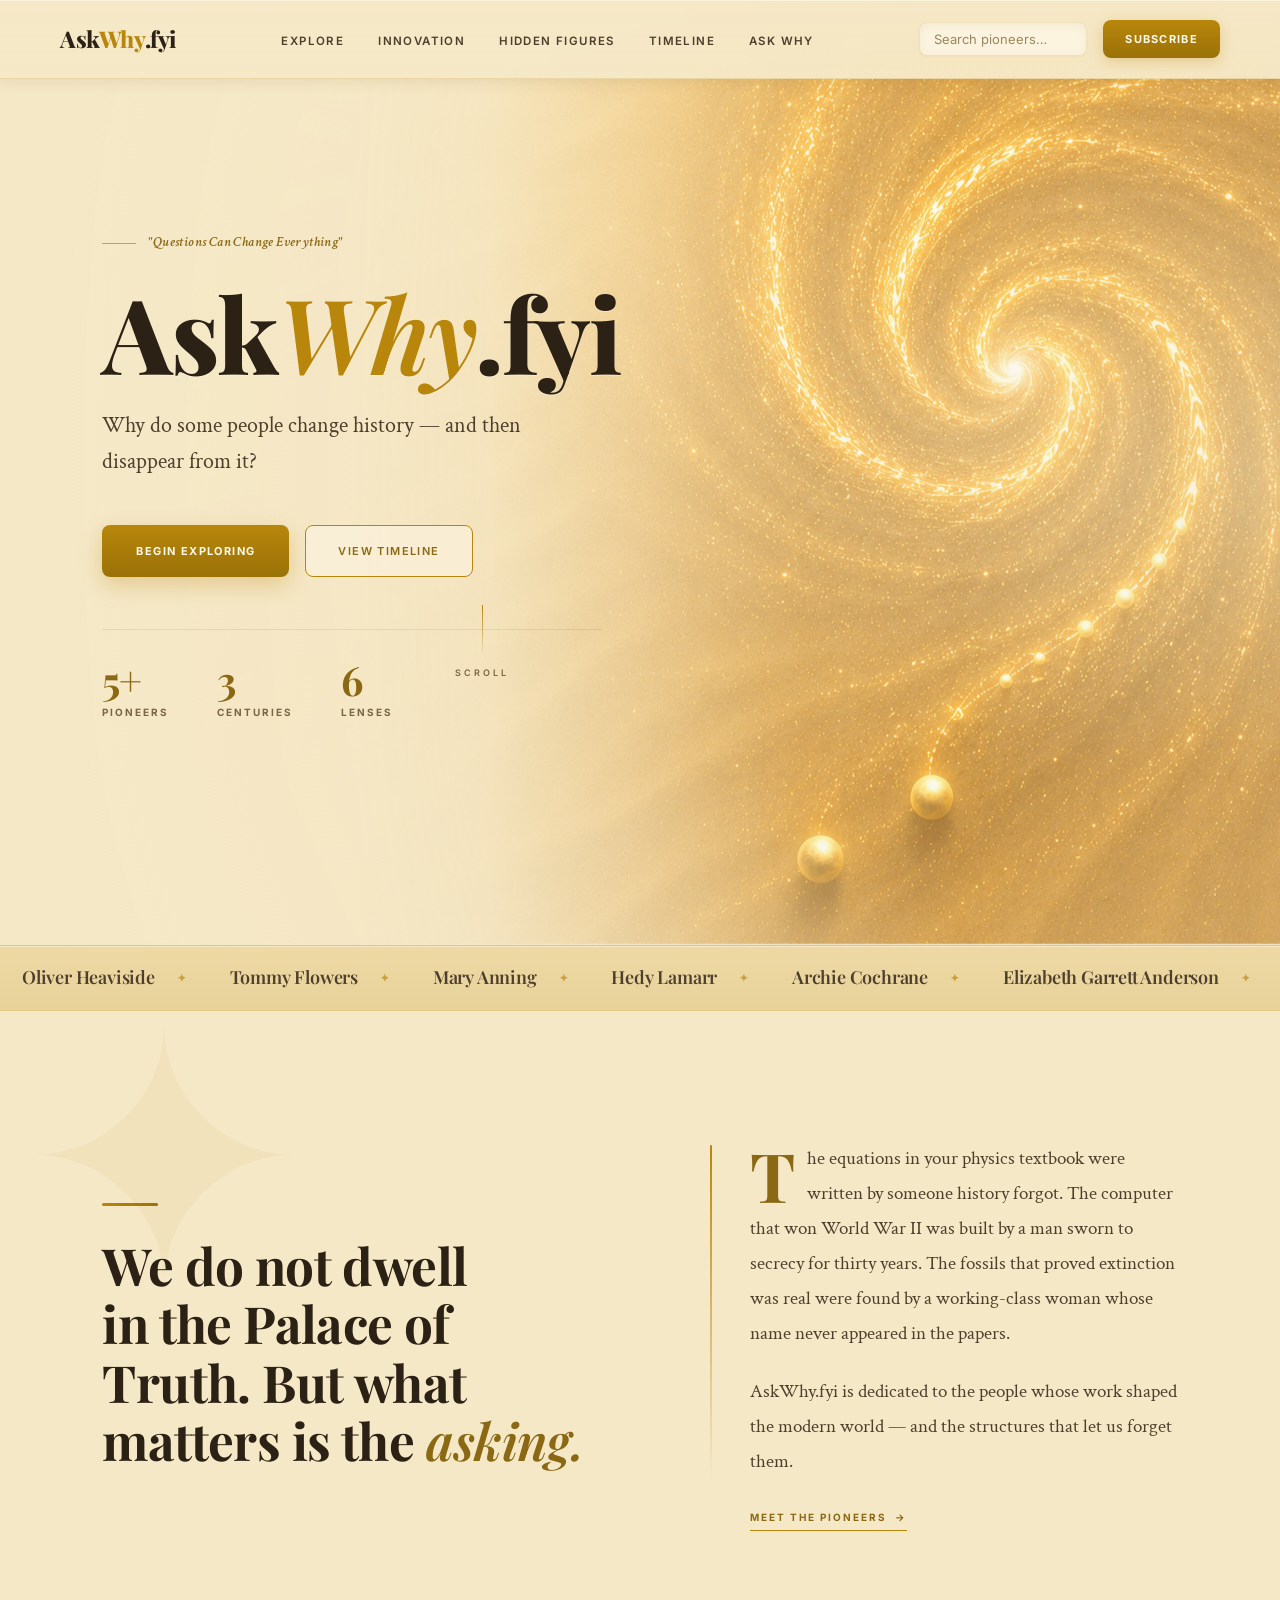
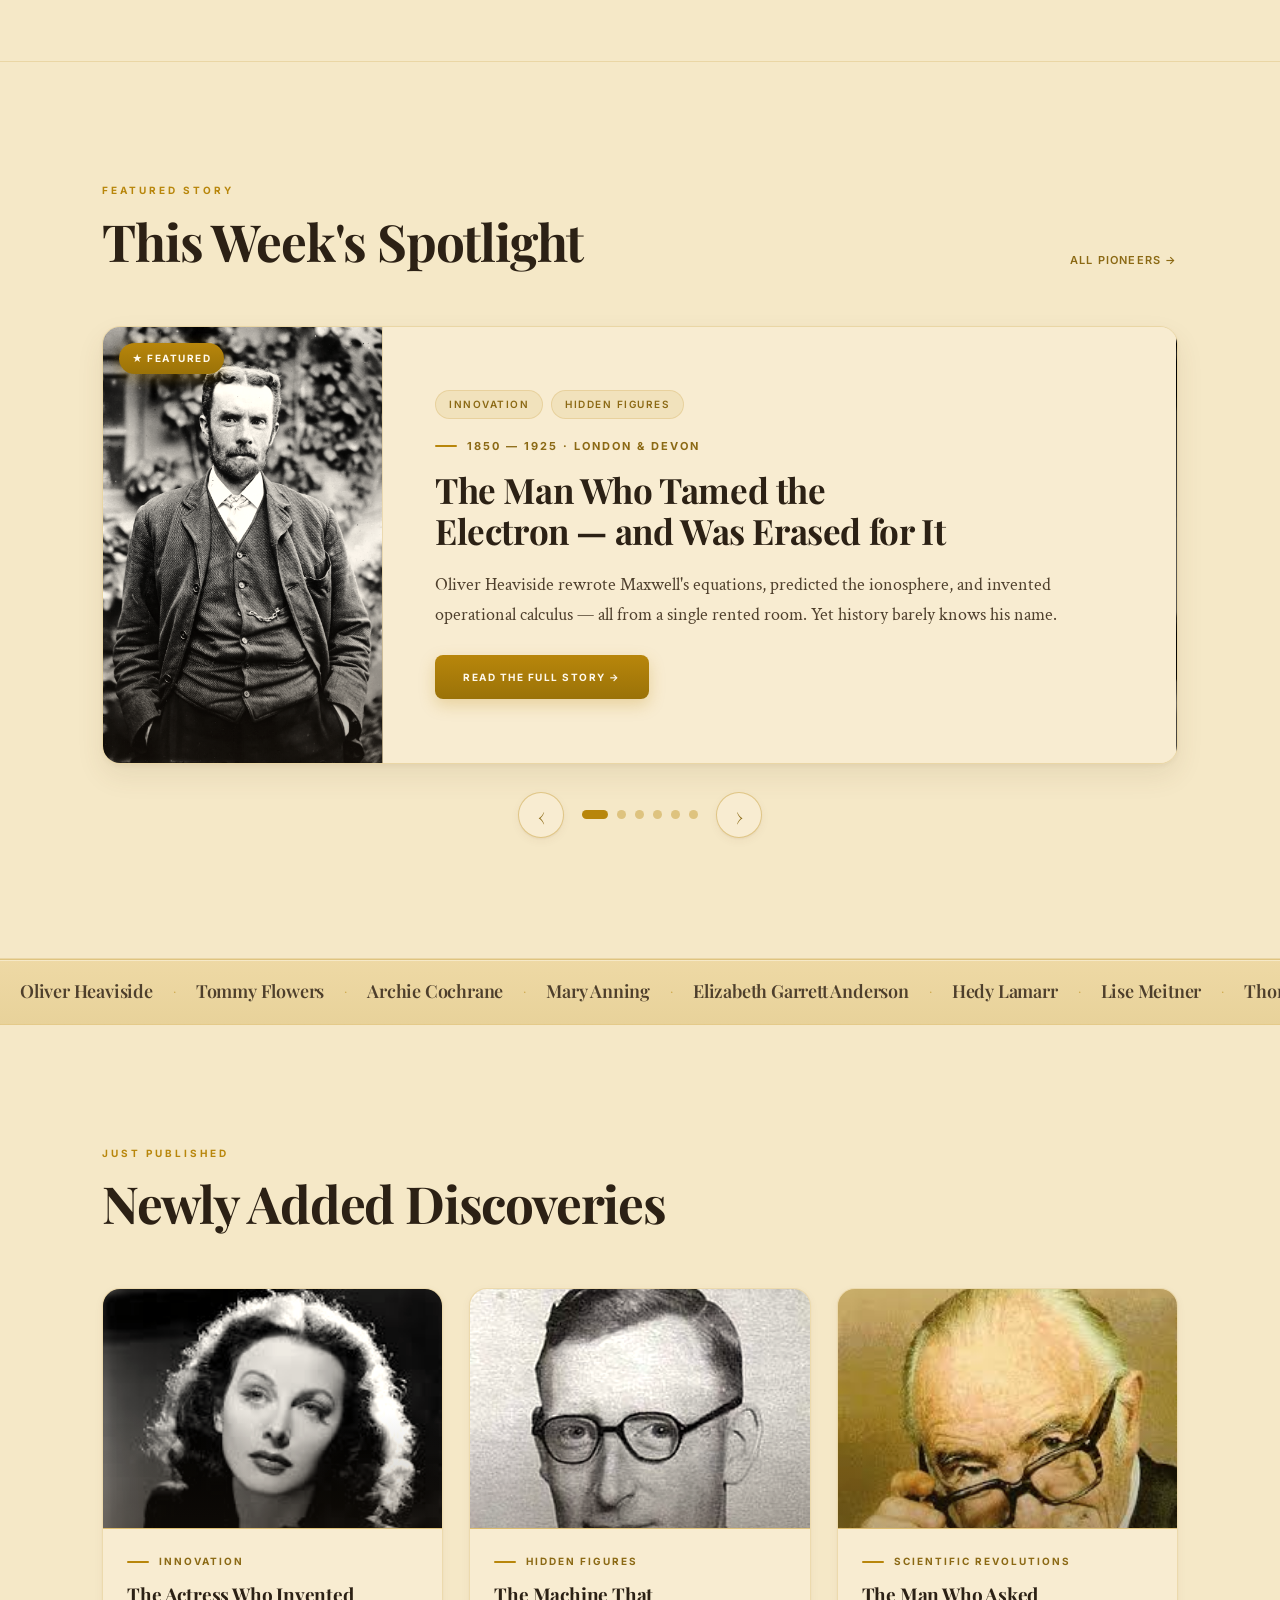
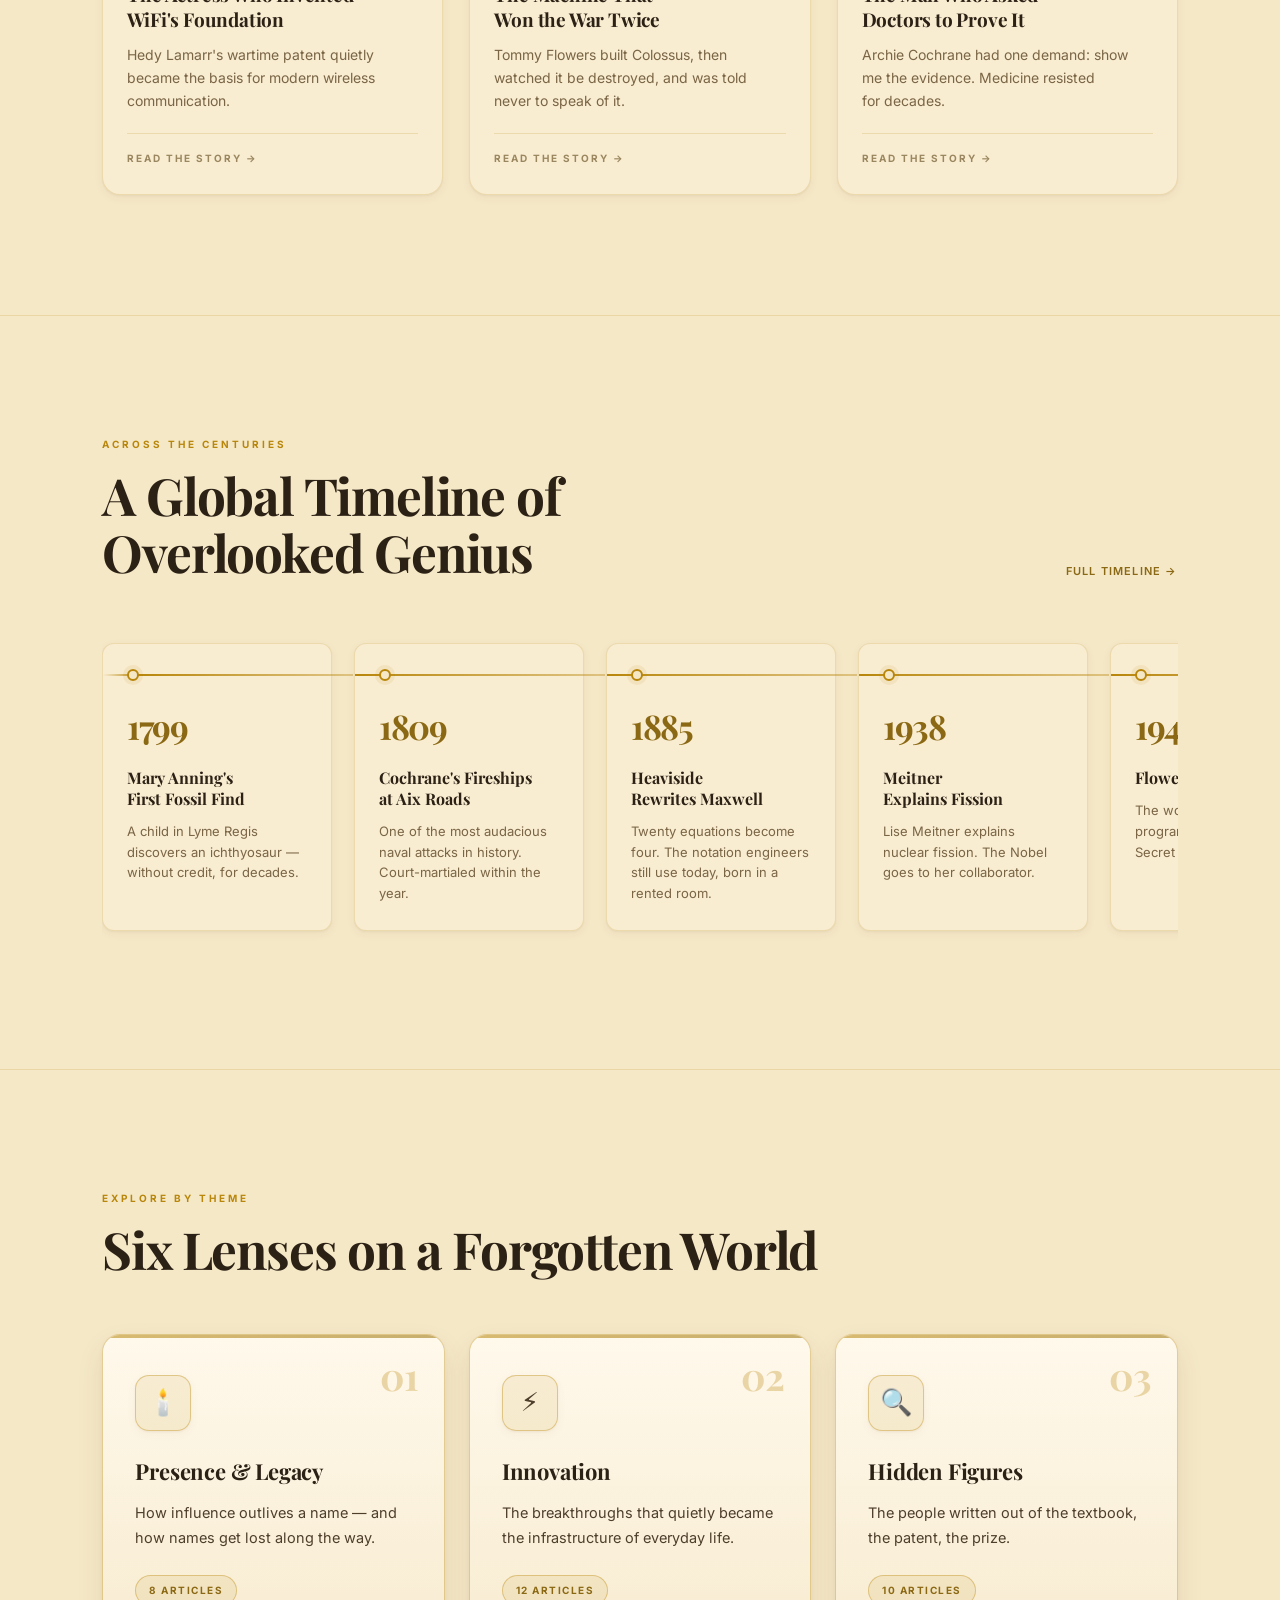
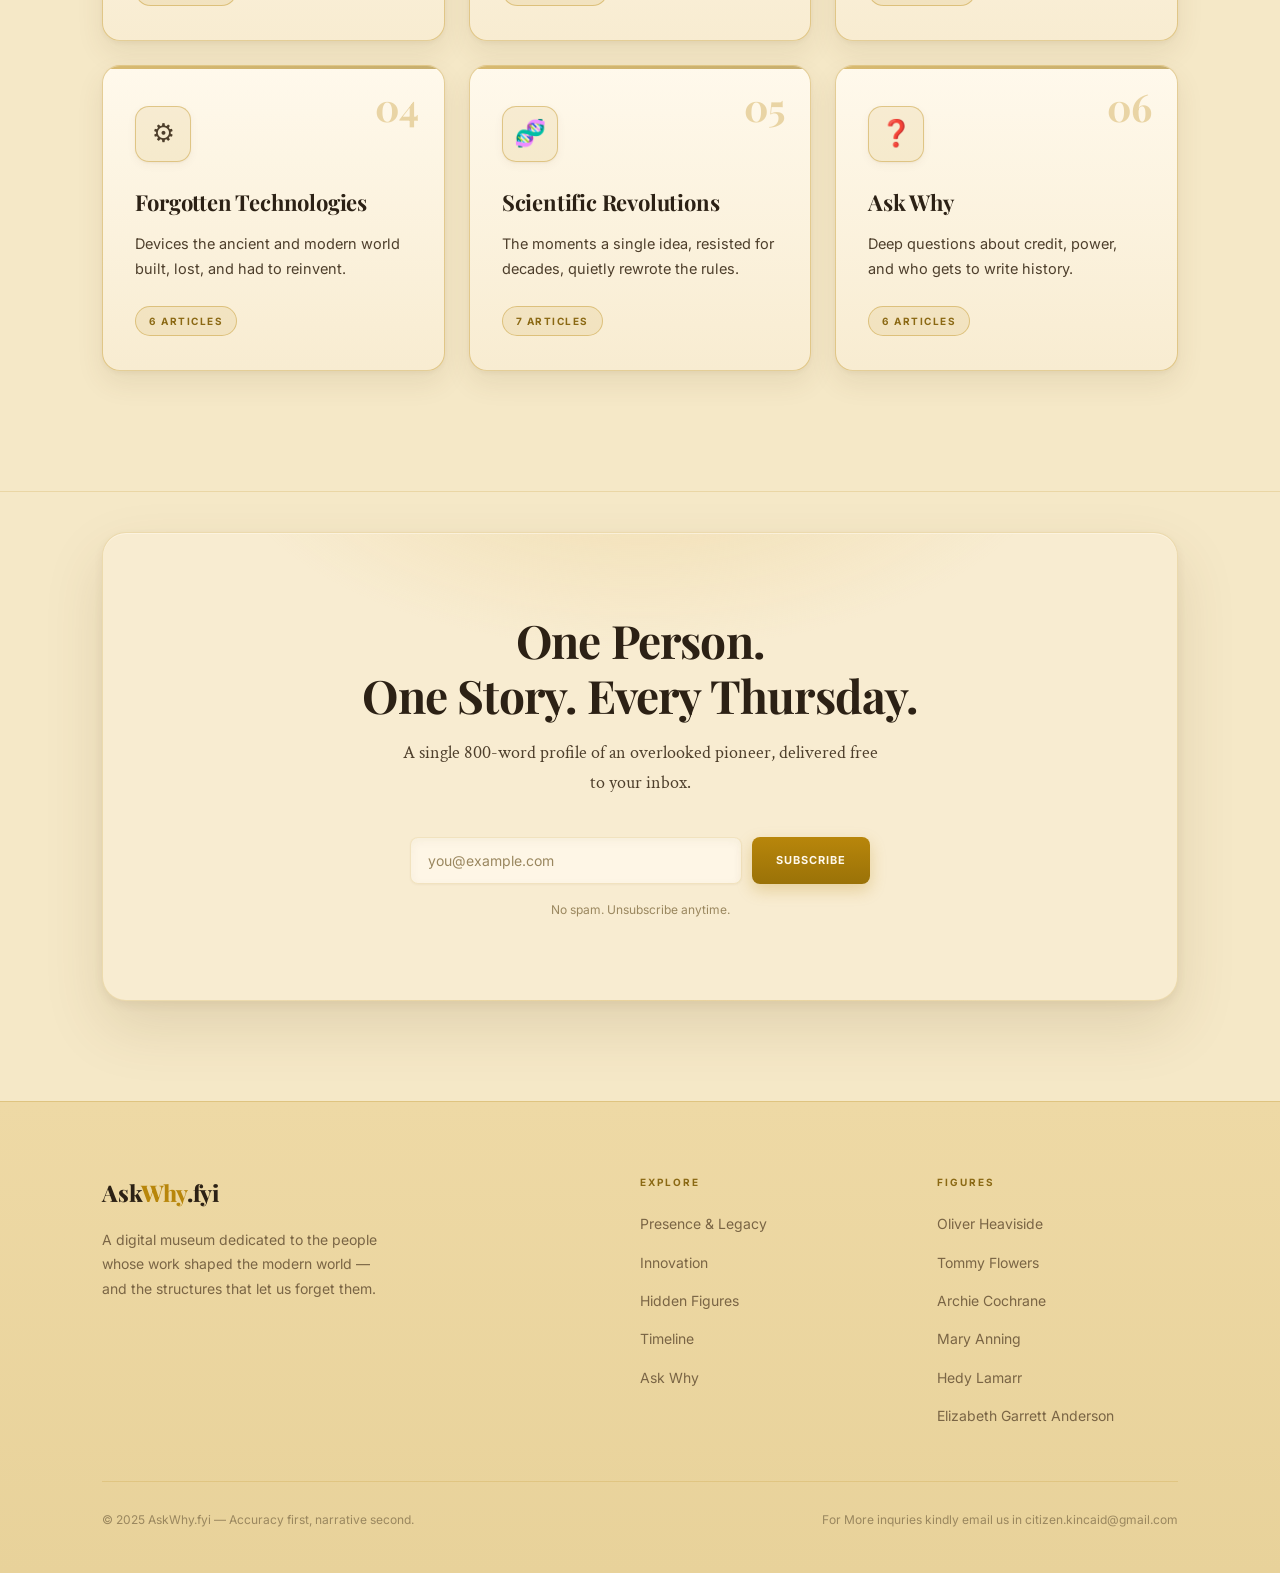
==== commit dc5993b2: "Final homepage updates" ====
--- a/index.html
+++ b/index.html
@@ -108,6 +108,13 @@
 
   <!-- ── Hero — split: text left / image right ── -->
   <section class="hero">
+
+    <!-- Galaxy layer: drifts slowly, pauses when the cursor rests on it.
+         Shooting stars = "questions streaking across history's sky". -->
+    <div class="hero-galaxy" aria-hidden="true">
+      <span class="shooting-star"></span>
+      <span class="shooting-star star-2"></span>
+    </div>
 
     <!-- Left: content -->
     <div class="hero-left">
--- a/style.css
+++ b/style.css
@@ -186,8 +186,20 @@
     overflow:hidden;
     isolation:isolate;
 
+    /* The galaxy image now lives on its own animated layer (.hero-galaxy).
+       Same sand base — no colour change. */
+    background: var(--sand-1);
+}
+
+.hero::before{
+    content:"";
+    position:absolute;
+    inset:0;
+    z-index:1;
+    pointer-events:none;
+
     background:
-        /* Left side for readable text */
+        /* Left side for readable text (moved here so it fades the MOVING galaxy) */
         linear-gradient(
             90deg,
             rgba(245,232,199,1) 0%,
@@ -207,21 +219,6 @@
             rgba(245,232,199,.18)
         ),
 
-        /* Galaxy */
-        url("images/Background.png")
-        right -1px center / 82% auto no-repeat,
-
-        var(--sand-1);
-}
-
-.hero::before{
-    content:"";
-    position:absolute;
-    inset:0;
-    z-index:1;
-    pointer-events:none;
-
-    background:
         radial-gradient(
             circle at 78% 50%,
             rgba(255,255,255,0) 15%,
@@ -2094,4 +2091,118 @@
 
 @media (max-width: 560px) {
   .bio-article > p:first-of-type::first-letter { font-size: 56px; }
-}+}
+/* ══════════════════════════════════════════════════════════
+   HERO GALAXY — living sky (index)
+   The galaxy is now its own layer: it drifts slowly, breathes
+   with a soft shine, and twinkles. Move your mouse INTO the
+   galaxy and the drift pauses — move away and it resumes.
+   Uses only existing sand/gold tones. Page background colours
+   are completely unchanged (the fade gradients were only
+   re-layered so they can sit on top of the moving image).
+══════════════════════════════════════════════════════════ */
+.hero-galaxy {
+  position: absolute;
+  inset: 0;
+  z-index: 0;                          /* under ::before fades (z1) and content (z5) */
+  background: url("images/Background.png") right -1px center / 82% auto no-repeat;
+  transform: scale(1.1);               /* bigger bleed so wider drifting never shows an edge */
+  will-change: transform;
+  animation: galaxyDrift 14s ease-in-out infinite;
+}
+
+/* ← the ask: motion stops while the cursor rests inside the galaxy */
+.hero-galaxy:hover,
+.hero-galaxy:hover .shooting-star {
+  animation-play-state: paused;
+}
+
+@keyframes galaxyDrift {
+  0%   { transform: translate3d(0, 0, 0)          scale(1.1); }
+  25%  { transform: translate3d(-38px, -20px, 0)  scale(1.16); }
+  50%  { transform: translate3d(-60px, 12px, 0)   scale(1.22); }
+  75%  { transform: translate3d(-24px, 26px, 0)   scale(1.14); }
+  100% { transform: translate3d(0, 0, 0)          scale(1.1); }
+}
+
+/* Soft golden shine that gently pulses over the galaxy core */
+.hero-galaxy::before {
+  content: "";
+  position: absolute;
+  inset: 0;
+  pointer-events: none;
+  background: radial-gradient(42% 58% at 72% 46%, rgba(255,244,214,.24) 0%, transparent 70%);
+  mix-blend-mode: screen;
+  animation: galaxyGlow 6.5s ease-in-out infinite;
+}
+@keyframes galaxyGlow {
+  0%, 100% { opacity: .35; }
+  50%      { opacity: 1; }
+}
+
+/* Hand-placed twinkling stars over the galaxy (right side) */
+.hero-galaxy::after {
+  content: "";
+  position: absolute;
+  inset: 0;
+  pointer-events: none;
+  background-image:
+    radial-gradient(2px 2px   at 70% 28%, rgba(255,249,236,.95), transparent 60%),
+    radial-gradient(1.4px 1.4px at 80% 52%, rgba(255,240,200,.9),  transparent 60%),
+    radial-gradient(1.2px 1.2px at 63% 60%, rgba(255,249,236,.8),  transparent 60%),
+    radial-gradient(1.8px 1.8px at 88% 34%, rgba(255,249,236,.95), transparent 60%),
+    radial-gradient(1.2px 1.2px at 76% 72%, rgba(255,240,200,.8),  transparent 60%),
+    radial-gradient(1.6px 1.6px at 84% 66%, rgba(255,249,236,.85), transparent 60%),
+    radial-gradient(1.3px 1.3px at 67% 40%, rgba(255,244,214,.85), transparent 60%),
+    radial-gradient(2px 2px   at 92% 48%, rgba(255,249,236,.9),  transparent 60%);
+  animation: starTwinkle 3.8s ease-in-out infinite alternate;
+}
+@keyframes starTwinkle {
+  from { opacity: .3; }
+  to   { opacity: 1; }
+}
+
+/* On-theme touch: every so often a "question" streaks across
+   history's sky — a shooting star in the site's gold. */
+.hero-galaxy .shooting-star {
+  position: absolute;
+  top: 16%;
+  left: 96%;
+  width: 220px;
+  height: 3px;
+  border-radius: 3px;
+  background: linear-gradient(90deg, #FFF9EC, rgba(255,244,214,.9), rgba(184,134,11,.55), transparent);
+  box-shadow: 0 0 14px rgba(255,244,214,.9), 0 0 30px rgba(184,134,11,.45);
+  transform: rotate(-22deg);
+  opacity: 0;
+  pointer-events: none;
+  animation: shootingStar 6s linear infinite;
+  animation-delay: 1.5s;
+}
+/* Bright head on the star's leading edge */
+.hero-galaxy .shooting-star::before {
+  content: "";
+  position: absolute;
+  left: -3px; top: 50%;
+  width: 8px; height: 8px;
+  border-radius: 50%;
+  transform: translateY(-50%);
+  background: #FFF9EC;
+  box-shadow: 0 0 12px 4px rgba(255,244,214,.95);
+}
+.hero-galaxy .star-2 {
+  top: 52%;
+  left: 100%;
+  width: 170px;
+  animation-duration: 8s;
+  animation-delay: 4.5s;
+}
+@keyframes shootingStar {
+  0%, 74% { opacity: 0; transform: translate3d(0, 0, 0) rotate(-22deg); }
+  76%     { opacity: 1; }
+  96%     { opacity: 1; }
+  100%    { opacity: 0; transform: translate3d(-560px, 240px, 0) rotate(-22deg); }
+}
+
+/* Reduced motion: the global rule already freezes these animations;
+   the galaxy simply sits still at its resting position. */
